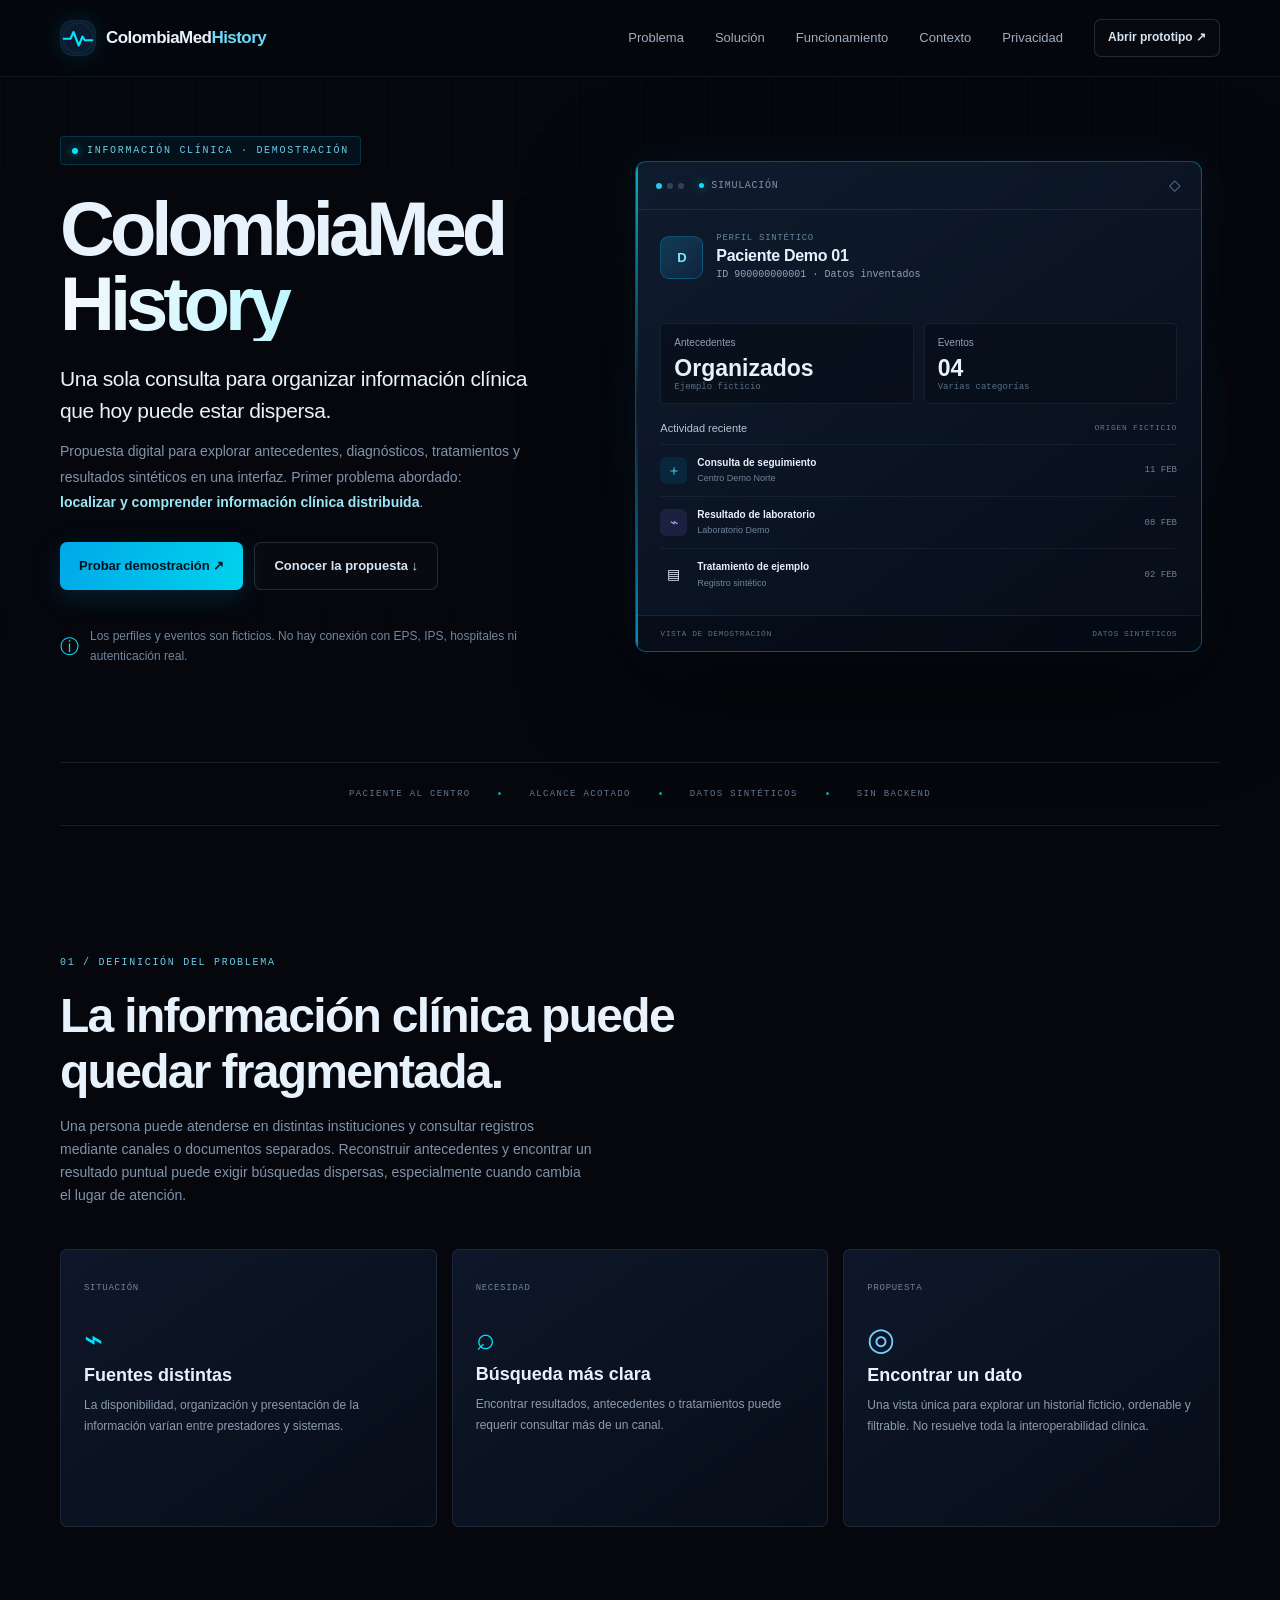
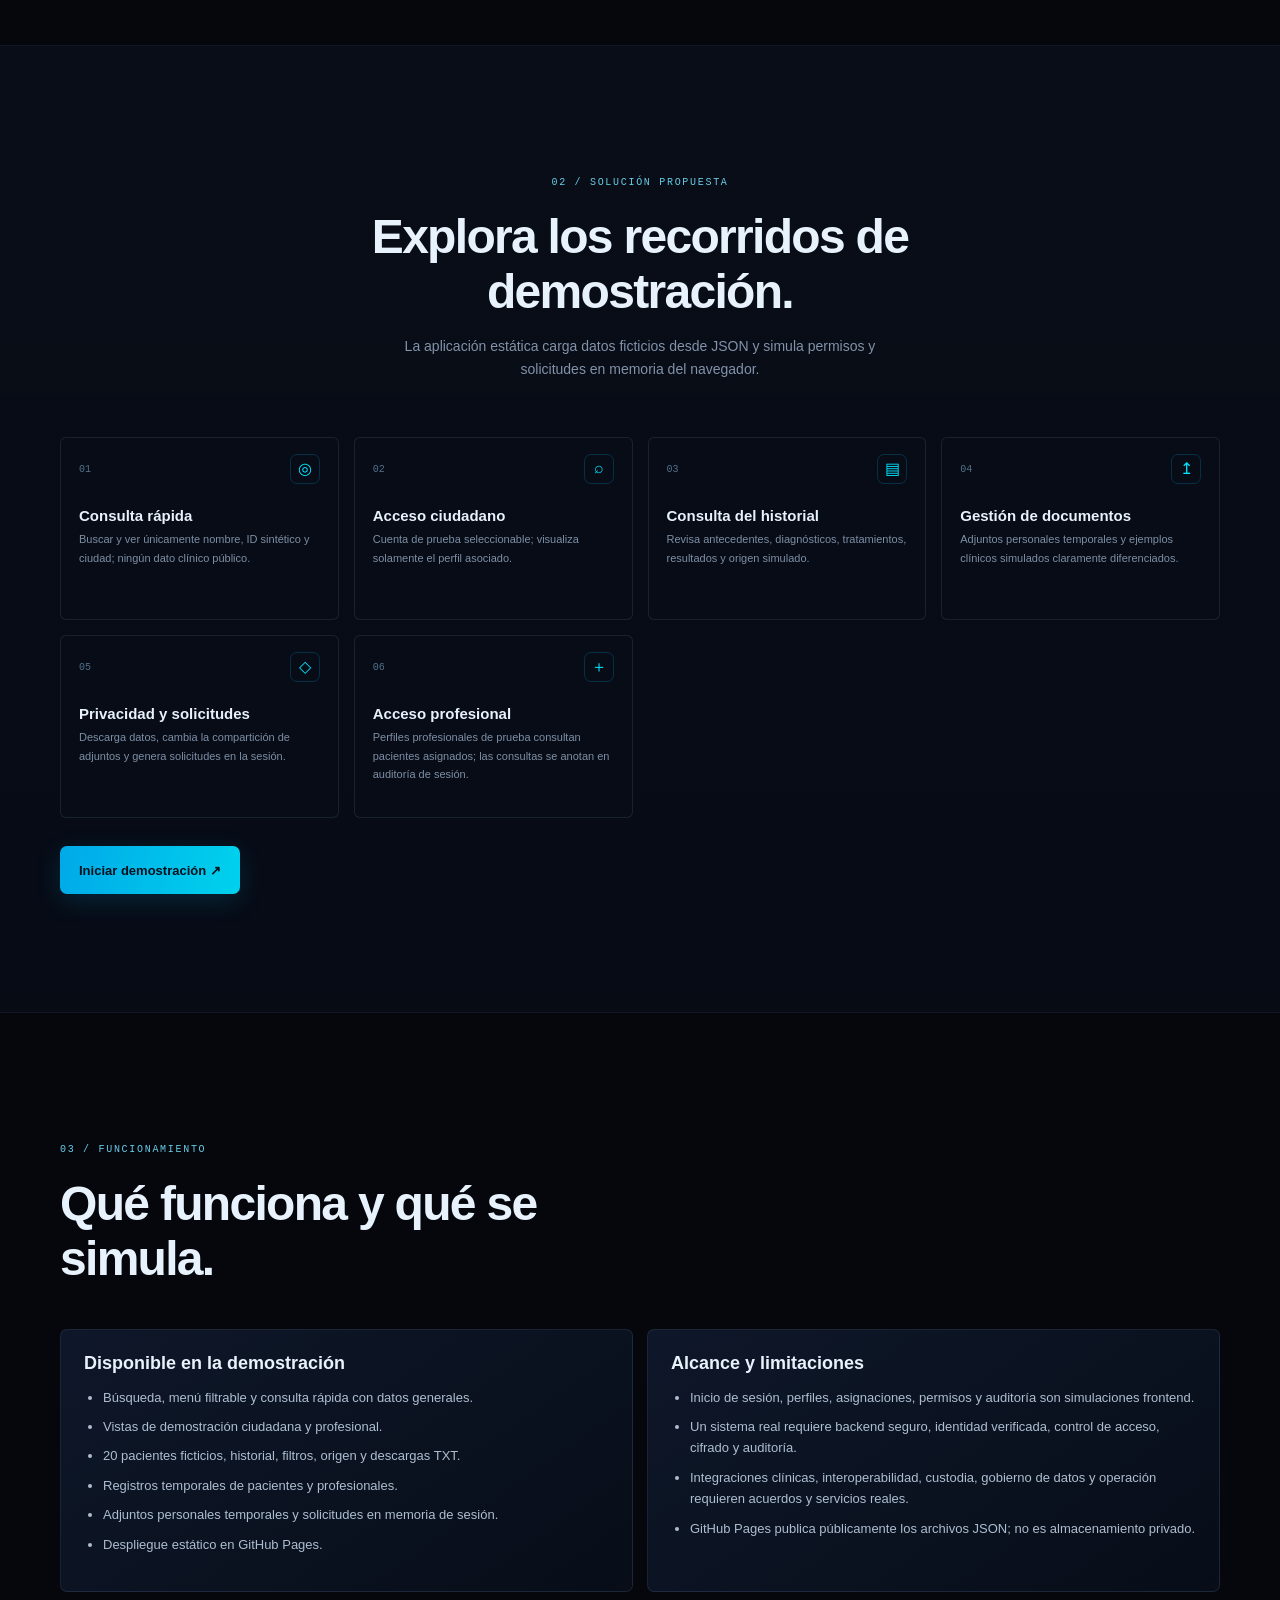
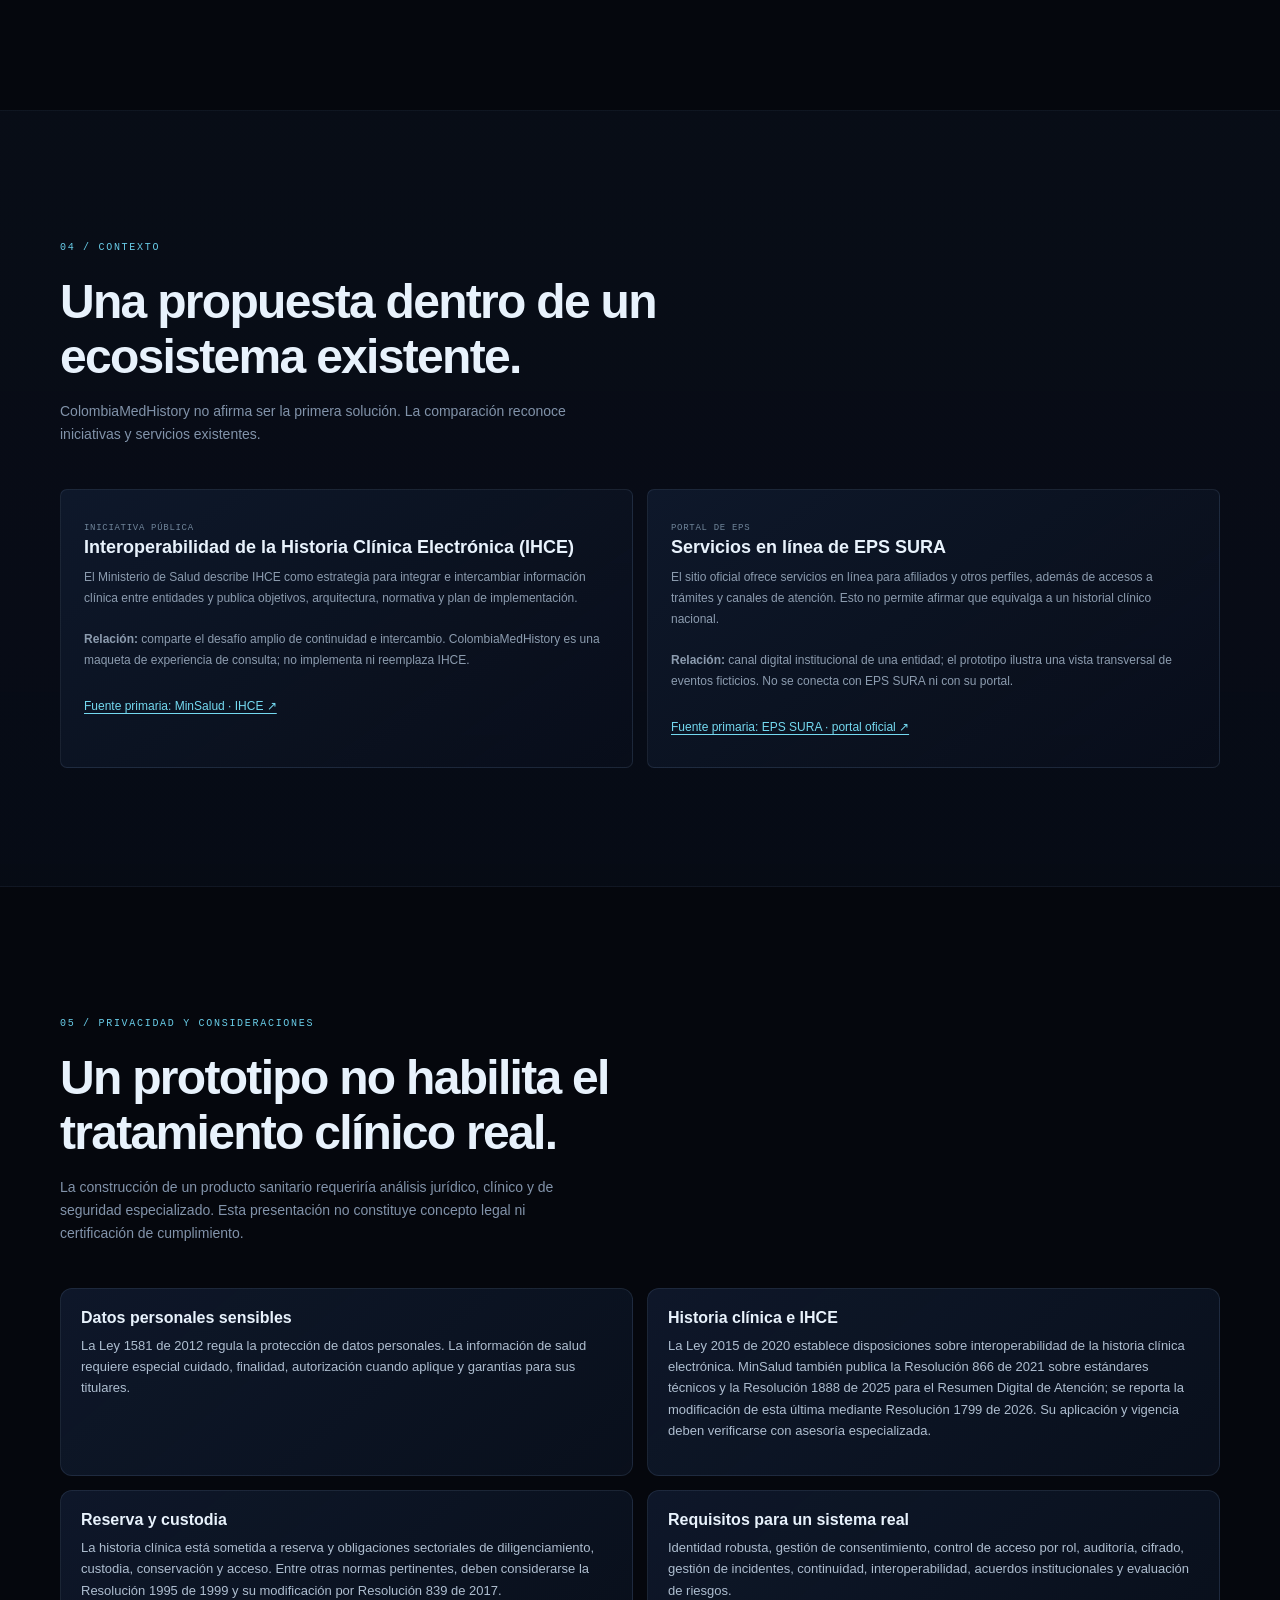
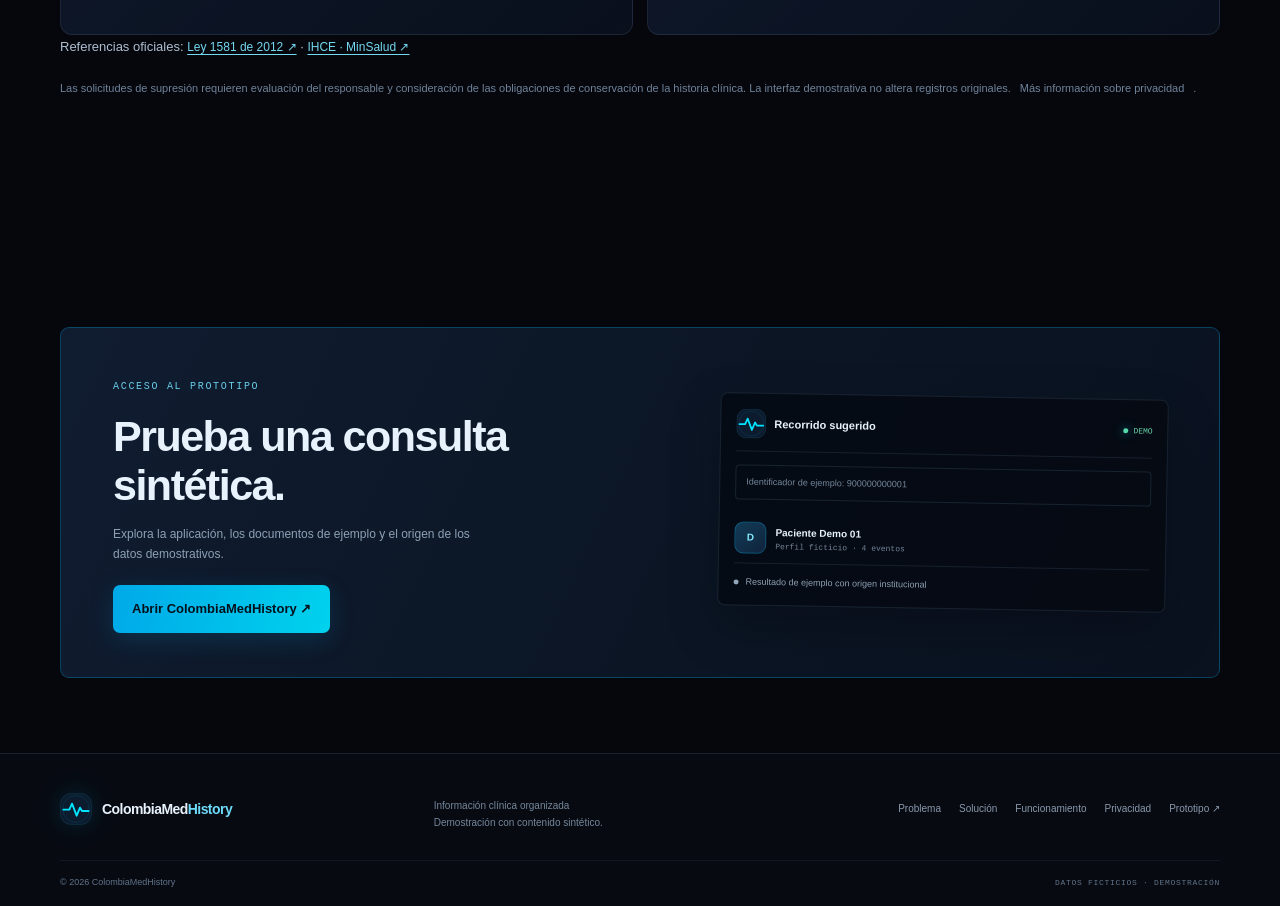
==== colombiamedhistory-presentacion/index.html @ 44b52fed "Eliminando cosas inutiles" ====
<!doctype html>
<html lang="es">
<head>
  <meta charset="utf-8">
  <meta name="viewport" content="width=device-width, initial-scale=1">
  <meta name="theme-color" content="#05070d">
  <meta name="description" content="ColombiaMedHistory: conoce una propuesta para organizar información clínica y explora una demostración con datos sintéticos.">
  <title>ColombiaMedHistory | Información clínica organizada</title>
  <link rel="icon" href="./assets/logo.svg" type="image/svg+xml">
  <link rel="stylesheet" href="./styles.css">
  <link rel="stylesheet" href="./academic.css">
  <script src="./config.js" defer></script>
  <script src="./script.js" defer></script>
</head>
<body>
  <header class="site-header">
    <nav class="nav wrap" aria-label="Navegación principal">
      <a class="brand" href="#inicio"><img src="./assets/logo.svg" alt="" width="36" height="36"><span>ColombiaMed<span class="brand-accent">History</span></span></a>
      <button class="menu-toggle" type="button" aria-expanded="false" aria-controls="nav-links" aria-label="Abrir menú"><span></span><span></span><span></span></button>
      <div class="nav-links" id="nav-links">
        <a href="#problema">Problema</a><a href="#solucion">Solución</a><a href="#alcance">Funcionamiento</a><a href="#comparacion">Contexto</a><a href="#privacidad">Privacidad</a>
        <a class="button button-small button-outline" data-link="demo" href="../index.html">Abrir prototipo ↗</a>
      </div>
    </nav>
  </header>
  <main>
    <section class="hero wrap" id="inicio">
      <div class="hero-copy">
        <span class="eyebrow"><i class="pulse-dot"></i> INFORMACIÓN CLÍNICA · DEMOSTRACIÓN</span>
        <h1>ColombiaMed<span class="gradient-text">History</span></h1>
        <p class="hero-lead">Una sola consulta para organizar información clínica que hoy puede estar dispersa.</p>
        <p class="hero-description">Propuesta digital para explorar antecedentes, diagnósticos, tratamientos y resultados sintéticos en una interfaz. Primer problema abordado: <strong>localizar y comprender información clínica distribuida</strong>.</p>
        <div class="hero-actions"><a class="button button-primary" data-link="demo" href="../index.html">Probar demostración ↗</a><a class="button button-quiet" href="#problema">Conocer la propuesta ↓</a></div>
        <div class="hero-note"><span class="note-icon">ⓘ</span><span>Los perfiles y eventos son ficticios. No hay conexión con EPS, IPS, hospitales ni autenticación real.</span></div>
      </div>
      <div class="clinical-wrap"><div class="clinical-card">
        <div class="clinical-top"><div class="window-dots"><b></b><b></b><b></b></div><span class="demo-label"><i></i> SIMULACIÓN</span><span class="lock-icon">◇</span></div>
        <div class="patient-head"><div class="avatar">D</div><div><span class="micro-label">PERFIL SINTÉTICO</span><h2>Paciente Demo 01</h2><p>ID 900000000001 · Datos inventados</p></div></div>
        <div class="clinical-content"><div class="clinical-grid"><div class="clinical-stat"><span>Antecedentes</span><strong>Organizados</strong><small>Ejemplo ficticio</small></div><div class="clinical-stat"><span>Eventos</span><strong>04</strong><small>Varias categorías</small></div></div><div class="record-title"><span>Actividad reciente</span><span class="record-period">ORIGEN FICTICIO</span></div><div class="record-row"><span class="record-icon cyan">＋</span><span><b>Consulta de seguimiento</b><small>Centro Demo Norte</small></span><time>11 FEB</time></div><div class="record-row"><span class="record-icon violet">⌁</span><span><b>Resultado de laboratorio</b><small>Laboratorio Demo</small></span><time>08 FEB</time></div><div class="record-row"><span class="record-icon blue">▤</span><span><b>Tratamiento de ejemplo</b><small>Registro sintético</small></span><time>02 FEB</time></div></div>
        <div class="clinical-footer"><span>VISTA DE DEMOSTRACIÓN</span><span>DATOS SINTÉTICOS</span></div>
      </div></div>
    </section>
    <section class="trust-strip wrap" aria-label="Enfoque">PACIENTE AL CENTRO <i></i> ALCANCE ACOTADO <i></i> DATOS SINTÉTICOS <i></i> SIN BACKEND</section>

    <section class="section wrap" id="problema"><div class="section-heading"><span class="section-kicker">01 / DEFINICIÓN DEL PROBLEMA</span><h2>La información clínica puede quedar fragmentada.</h2><p>Una persona puede atenderse en distintas instituciones y consultar registros mediante canales o documentos separados. Reconstruir antecedentes y encontrar un resultado puntual puede exigir búsquedas dispersas, especialmente cuando cambia el lugar de atención.</p></div><div class="project-grid"><article class="info-card problem-card"><span class="card-index">SITUACIÓN</span><div class="card-symbol">⌁</div><h3>Fuentes distintas</h3><p>La disponibilidad, organización y presentación de la información varían entre prestadores y sistemas.</p></article><article class="info-card problem-card"><span class="card-index">NECESIDAD</span><div class="card-symbol">⌕</div><h3>Búsqueda más clara</h3><p>Encontrar resultados, antecedentes o tratamientos puede requerir consultar más de un canal.</p></article><article class="info-card proposal-card"><span class="card-index">PROPUESTA</span><div class="card-symbol">◎</div><h3>Encontrar un dato</h3><p>Una vista única para explorar un historial ficticio, ordenable y filtrable. No resuelve toda la interoperabilidad clínica.</p></article></div></section>

    <section class="section steps-section" id="solucion"><div class="wrap"><div class="section-heading centered"><span class="section-kicker">02 / SOLUCIÓN PROPUESTA</span><h2>Explora los recorridos de demostración.</h2><p>La aplicación estática carga datos ficticios desde JSON y simula permisos y solicitudes en memoria del navegador.</p></div><div class="steps-grid"><article class="step-card"><div class="step-top"><span>01</span><span class="step-icon">◎</span></div><h3>Consulta rápida</h3><p>Buscar y ver únicamente nombre, ID sintético y ciudad; ningún dato clínico público.</p></article><article class="step-card"><div class="step-top"><span>02</span><span class="step-icon">⌕</span></div><h3>Acceso ciudadano</h3><p>Cuenta de prueba seleccionable; visualiza solamente el perfil asociado.</p></article><article class="step-card"><div class="step-top"><span>03</span><span class="step-icon">▤</span></div><h3>Consulta del historial</h3><p>Revisa antecedentes, diagnósticos, tratamientos, resultados y origen simulado.</p></article><article class="step-card"><div class="step-top"><span>04</span><span class="step-icon">↥</span></div><h3>Gestión de documentos</h3><p>Adjuntos personales temporales y ejemplos clínicos simulados claramente diferenciados.</p></article><article class="step-card"><div class="step-top"><span>05</span><span class="step-icon">◇</span></div><h3>Privacidad y solicitudes</h3><p>Descarga datos, cambia la compartición de adjuntos y genera solicitudes en la sesión.</p></article><article class="step-card"><div class="step-top"><span>06</span><span class="step-icon">＋</span></div><h3>Acceso profesional</h3><p>Perfiles profesionales de prueba consultan pacientes asignados; las consultas se anotan en auditoría de sesión.</p></article></div><div class="hero-actions academic-actions"><a class="button button-primary" data-link="demo" href="../index.html">Iniciar demostración ↗</a></div></div></section>

    <section class="section wrap" id="alcance"><div class="section-heading"><span class="section-kicker">03 / FUNCIONAMIENTO</span><h2>Qué funciona y qué se simula.</h2></div><div class="comparison-grid"><article class="info-card"><h3>Disponible en la demostración</h3><ul><li>Búsqueda, menú filtrable y consulta rápida con datos generales.</li><li>Vistas de demostración ciudadana y profesional.</li><li>20 pacientes ficticios, historial, filtros, origen y descargas TXT.</li><li>Registros temporales de pacientes y profesionales.</li><li>Adjuntos personales temporales y solicitudes en memoria de sesión.</li><li>Despliegue estático en GitHub Pages.</li></ul></article><article class="info-card"><h3>Alcance y limitaciones</h3><ul><li>Inicio de sesión, perfiles, asignaciones, permisos y auditoría son simulaciones frontend.</li><li>Un sistema real requiere backend seguro, identidad verificada, control de acceso, cifrado y auditoría.</li><li>Integraciones clínicas, interoperabilidad, custodia, gobierno de datos y operación requieren acuerdos y servicios reales.</li><li>GitHub Pages publica públicamente los archivos JSON; no es almacenamiento privado.</li></ul></article></div></section>

    <section class="section steps-section" id="comparacion"><div class="wrap"><div class="section-heading"><span class="section-kicker">04 / CONTEXTO</span><h2>Una propuesta dentro de un ecosistema existente.</h2><p>ColombiaMedHistory no afirma ser la primera solución. La comparación reconoce iniciativas y servicios existentes.</p></div><div class="comparison-grid"><article class="info-card"><span class="card-index">INICIATIVA PÚBLICA</span><h3>Interoperabilidad de la Historia Clínica Electrónica (IHCE)</h3><p>El Ministerio de Salud describe IHCE como estrategia para integrar e intercambiar información clínica entre entidades y publica objetivos, arquitectura, normativa y plan de implementación.</p><p><b>Relación:</b> comparte el desafío amplio de continuidad e intercambio. ColombiaMedHistory es una maqueta de experiencia de consulta; no implementa ni reemplaza IHCE.</p><a class="source-link" href="https://www.minsalud.gov.co/ihce/Paginas/default.aspx" target="_blank" rel="noopener noreferrer">Fuente primaria: MinSalud · IHCE ↗</a></article><article class="info-card"><span class="card-index">PORTAL DE EPS</span><h3>Servicios en línea de EPS SURA</h3><p>El sitio oficial ofrece servicios en línea para afiliados y otros perfiles, además de accesos a trámites y canales de atención. Esto no permite afirmar que equivalga a un historial clínico nacional.</p><p><b>Relación:</b> canal digital institucional de una entidad; el prototipo ilustra una vista transversal de eventos ficticios. No se conecta con EPS SURA ni con su portal.</p><a class="source-link" href="https://www.epssura.com/" target="_blank" rel="noopener noreferrer">Fuente primaria: EPS SURA · portal oficial ↗</a></article></div></div></section>

    <section class="section wrap" id="privacidad"><div class="section-heading"><span class="section-kicker">05 / PRIVACIDAD Y CONSIDERACIONES</span><h2>Un prototipo no habilita el tratamiento clínico real.</h2><p>La construcción de un producto sanitario requeriría análisis jurídico, clínico y de seguridad especializado. Esta presentación no constituye concepto legal ni certificación de cumplimiento.</p></div><div class="legal-grid"><article><h3>Datos personales sensibles</h3><p>La Ley 1581 de 2012 regula la protección de datos personales. La información de salud requiere especial cuidado, finalidad, autorización cuando aplique y garantías para sus titulares.</p></article><article><h3>Historia clínica e IHCE</h3><p>La Ley 2015 de 2020 establece disposiciones sobre interoperabilidad de la historia clínica electrónica. MinSalud también publica la Resolución 866 de 2021 sobre estándares técnicos y la Resolución 1888 de 2025 para el Resumen Digital de Atención; se reporta la modificación de esta última mediante Resolución 1799 de 2026. Su aplicación y vigencia deben verificarse con asesoría especializada.</p></article><article><h3>Reserva y custodia</h3><p>La historia clínica está sometida a reserva y obligaciones sectoriales de diligenciamiento, custodia, conservación y acceso. Entre otras normas pertinentes, deben considerarse la Resolución 1995 de 1999 y su modificación por Resolución 839 de 2017.</p></article><article><h3>Requisitos para un sistema real</h3><p>Identidad robusta, gestión de consentimiento, control de acceso por rol, auditoría, cifrado, gestión de incidentes, continuidad, interoperabilidad, acuerdos institucionales y evaluación de riesgos.</p></article></div><p class="source-line">Referencias oficiales: <a href="https://www.funcionpublica.gov.co/eva/gestornormativo/norma.php?i=49981" target="_blank" rel="noopener noreferrer">Ley 1581 de 2012 ↗</a> · <a href="https://www.minsalud.gov.co/ihce/Paginas/default.aspx" target="_blank" rel="noopener noreferrer">IHCE · MinSalud ↗</a></p><p class="academic-note">Las solicitudes de supresión requieren evaluación del responsable y consideración de las obligaciones de conservación de la historia clínica. La interfaz demostrativa no altera registros originales. <a href="../CAMBIOS_PRIVACIDAD.md">Más información sobre privacidad</a>.</p></section>

    <section class="access-section wrap"><div class="access-card"><div class="access-copy"><span class="section-kicker">ACCESO AL PROTOTIPO</span><h2>Prueba una consulta sintética.</h2><p>Explora la aplicación, los documentos de ejemplo y el origen de los datos demostrativos.</p><a class="button button-primary" data-link="demo" href="../index.html">Abrir ColombiaMedHistory ↗</a></div><div class="access-preview"><div class="preview-head"><img src="./assets/logo.svg" width="30" height="30" alt=""><span>Recorrido sugerido</span><span class="preview-live"><i></i> DEMO</span></div><div class="preview-search">Identificador de ejemplo: 900000000001</div><div class="preview-person"><span class="avatar small-avatar">D</span><span><b>Paciente Demo 01</b><small>Perfil ficticio · 4 eventos</small></span></div><div class="preview-record"><i></i><span>Resultado de ejemplo con origen institucional</span></div></div></div></section>
  </main>
  <footer class="footer"><div class="wrap footer-main"><a class="brand" href="#inicio"><img src="./assets/logo.svg" width="32" height="32" alt=""><span>ColombiaMed<span class="brand-accent">History</span></span></a><p>Información clínica organizada<br>Demostración con contenido sintético.</p><div class="footer-nav"><a href="#problema">Problema</a><a href="#solucion">Solución</a><a href="#alcance">Funcionamiento</a><a href="#privacidad">Privacidad</a><a data-link="demo" href="../index.html">Prototipo ↗</a></div></div><div class="wrap footer-bottom"><span>© 2026 ColombiaMedHistory</span><span class="footer-caption">DATOS FICTICIOS · DEMOSTRACIÓN</span></div></footer>
</body>
</html>
---- colombiamedhistory-presentacion/styles.css ----
:root{color-scheme:dark;--bg:#05070D;--surface:#101A2E;--surface2:#0b1220;--line:rgba(132,164,198,.14);--text:#e8f2fc;--muted:#8293aa;--blue:#00BFFF;--cyan:#00E5FF;--mono:'DM Mono',monospace;--sans:'DM Sans',sans-serif;--display:'Space Grotesk',sans-serif}*{box-sizing:border-box}html{scroll-behavior:smooth;scroll-padding-top:90px}body{margin:0;background:var(--bg);color:var(--text);font-family:var(--sans);font-size:15px;line-height:1.65;overflow-x:hidden}body:before{position:fixed;inset:0;z-index:-1;content:"";pointer-events:none;background-image:linear-gradient(rgba(103,145,186,.035) 1px,transparent 1px),linear-gradient(90deg,rgba(103,145,186,.035) 1px,transparent 1px);background-size:64px 64px;mask-image:linear-gradient(to bottom,#000 0%,transparent 75%)}a{color:inherit;text-decoration:none}button{font:inherit}.wrap{width:min(1160px,calc(100% - 64px));margin-inline:auto}.site-header{position:fixed;inset:0 0 auto;z-index:20;background:rgba(5,7,13,.82);backdrop-filter:blur(18px);border-bottom:1px solid rgba(132,164,198,.09)}.nav{height:76px;display:flex;align-items:center;justify-content:space-between}.brand{display:inline-flex;align-items:center;gap:10px;font:700 17px var(--display);letter-spacing:-.55px;white-space:nowrap}.brand img{filter:drop-shadow(0 0 12px rgba(0,191,255,.15))}.brand-accent{color:#6edafa}.nav-links{display:flex;align-items:center;gap:31px;color:#a1aec0;font-size:13px}.nav-links>a:not(.button):hover,.footer-nav a:hover{color:var(--cyan)}.menu-toggle{display:none;border:1px solid var(--line);background:#0b1220;border-radius:9px;width:42px;height:40px;padding:10px;cursor:pointer}.menu-toggle span{display:block;background:#b2c7dc;height:2px;margin:4px 0;border-radius:3px}.button{display:inline-flex;align-items:center;justify-content:center;gap:10px;min-height:48px;padding:0 19px;border-radius:7px;font-size:13px;font-weight:600;transition:transform .2s ease,border-color .2s ease,background .2s ease,box-shadow .2s ease}.button:hover{transform:translateY(-2px)}.button-primary{background:linear-gradient(105deg,#00a9e8,#00d2ed);color:#03111c;box-shadow:0 7px 27px rgba(0,191,255,.15)}.button-primary:hover{box-shadow:0 9px 32px rgba(0,191,255,.28)}.button-quiet,.button-outline{border:1px solid rgba(129,161,195,.22);background:rgba(255,255,255,.015);color:#d5e5f3}.button-quiet:hover,.button-outline:hover{border-color:rgba(0,229,255,.5);background:rgba(0,191,255,.06)}.button-small{min-height:38px;padding:0 13px;font-size:12px}.hero{min-height:780px;padding-top:143px;padding-bottom:92px;display:grid;grid-template-columns:.92fr 1.08fr;align-items:center;gap:44px;position:relative}.hero-copy{position:relative;z-index:2;margin-top:-10px}.eyebrow,.section-kicker{font:500 10px var(--mono);letter-spacing:1.7px;text-transform:uppercase;color:#69cde8}.eyebrow{display:inline-flex;align-items:center;gap:9px;border:1px solid rgba(0,191,255,.2);background:rgba(0,191,255,.055);padding:8px 11px;border-radius:4px}.pulse-dot,.demo-label i,.clinical-footer i,.status i,.preview-live i{display:inline-block;width:6px;height:6px;border-radius:50%;background:var(--cyan);box-shadow:0 0 10px rgba(0,229,255,.65)}h1,h2,h3,p{margin-top:0}h1{font:700 clamp(52px,6vw,76px)/.99 var(--display);letter-spacing:-5px;margin:26px 0 22px;max-width:590px}.gradient-text{display:block;background:linear-gradient(100deg,#f3f8fc 4%,#c9f7ff 41%,#00bfff 100%);background-clip:text;-webkit-background-clip:text;color:transparent}.hero-lead{font:500 21px/1.5 var(--display);letter-spacing:-.4px;max-width:485px;margin-bottom:13px}.hero-description{font-size:14px;line-height:1.8;color:var(--muted);max-width:460px;margin-bottom:27px}.hero-actions{display:flex;gap:11px;flex-wrap:wrap}.hero-note{display:flex;align-items:center;gap:11px;margin-top:37px;color:#71869e;font-size:11px}.note-icon{color:var(--cyan);font-size:19px}.clinical-wrap{position:relative;z-index:1;padding:18px}.clinical-wrap:before{position:absolute;content:"";inset:10% -7% 5%;background:radial-gradient(ellipse,rgba(0,145,220,.2),rgba(0,90,160,.08) 42%,transparent 70%);filter:blur(22px);z-index:-1}.clinical-card{border:1px solid rgba(0,191,255,.35);background:linear-gradient(145deg,rgba(15,28,47,.98),rgba(7,13,24,.98));border-radius:11px;box-shadow:0 35px 100px rgba(0,0,0,.55),0 0 50px rgba(0,161,255,.08);overflow:hidden;position:relative}.clinical-card:before{content:"";position:absolute;left:0;top:0;bottom:0;width:2px;background:linear-gradient(var(--cyan),transparent 50%,var(--blue));opacity:.75}.clinical-top{height:48px;display:flex;align-items:center;padding:0 20px;border-bottom:1px solid var(--line);gap:15px}.window-dots{display:flex;gap:5px}.window-dots b{width:6px;height:6px;background:#324257;border-radius:50%}.window-dots b:first-child{background:#26cce9}.demo-label,.micro-label,.record-period,.card-index,.card-foot,.feature-number,.team-role,.timeline-date,.filter-bar>span,.tech-item small,.footer-caption{font:10px var(--mono);letter-spacing:.7px}.demo-label{color:#7f91a9;display:flex;align-items:center;gap:7px}.demo-label i{width:5px;height:5px}.lock-icon{margin-left:auto;color:#688198;font-size:15px}.patient-head{padding:23px 24px 20px;display:flex;align-items:center;gap:13px}.avatar{width:43px;height:43px;border-radius:9px;display:grid;place-items:center;background:linear-gradient(140deg,#123b56,#10233c);border:1px solid rgba(0,191,255,.25);color:#80e8fa;font:600 13px var(--display)}.micro-label{color:#64839a;font-size:9px;display:block;margin-bottom:3px}.patient-head h2{font:600 16px var(--display);letter-spacing:-.3px;margin:0}.patient-head p{font:11px var(--mono);color:#7e91a5;margin:4px 0 0}.separator{color:#40566b;padding:0 3px}.patient-status{margin-left:auto;align-self:flex-start;border:1px solid rgba(60,207,154,.22);color:#68d7aa;border-radius:3px;padding:2px 7px;font:9px var(--mono)}.clinical-tabs{display:flex;gap:24px;padding:0 24px;border-bottom:1px solid var(--line)}.clinical-tab{background:none;border:0;color:#788ba1;padding:11px 1px 12px;font-size:11px;cursor:pointer;position:relative}.clinical-tab:hover{color:#d7eaf5}.clinical-tab.active{color:var(--cyan)}.clinical-tab.active:after{content:"";position:absolute;bottom:-1px;left:0;right:0;height:2px;background:var(--cyan);box-shadow:0 0 9px rgba(0,229,255,.35)}.clinical-content{padding:21px 24px 14px;min-height:250px}.clinical-content[hidden]{display:none}.clinical-grid{display:grid;grid-template-columns:1fr 1fr;gap:10px}.clinical-stat{background:rgba(7,14,25,.72);border:1px solid rgba(112,148,178,.13);border-radius:5px;padding:11px 13px;display:flex;flex-direction:column}.clinical-stat span{color:#8da0b5;font-size:10px}.clinical-stat strong{font:600 23px var(--display);margin-top:3px}.clinical-stat small{color:#586e83;font:9px var(--mono)}.clinical-stat strong.stat-ok{font-size:15px;color:#74d9b4;margin:8px 0 5px}.record-title{display:flex;align-items:center;justify-content:space-between;margin:21px 0 7px;font-size:11px;color:#b5c5d4}.record-period{font-size:8px;color:#60798e}.record-row{display:flex;align-items:center;gap:10px;padding:10px 0;border-top:1px solid rgba(112,148,178,.1)}.record-icon{width:27px;height:27px;flex:none;border-radius:6px;display:grid;place-items:center;font-size:14px}.record-icon.cyan{color:#4adcf2;background:rgba(0,191,255,.1)}.record-icon.violet{color:#b8a2ff;background:rgba(147,113,255,.12)}.record-row>span:nth-child(2){display:flex;flex-direction:column;flex:1}.record-row b,.diagnosis-card b,.treatment-card b{font-size:10px;font-weight:600}.record-row small,.diagnosis-card small,.treatment-card small{color:#70849a;font-size:9px}.record-row time{color:#688099;font:9px var(--mono)}.clinical-footer{height:36px;padding:0 24px;background:rgba(2,7,14,.4);border-top:1px solid var(--line);display:flex;align-items:center;justify-content:space-between;color:#597086;font:8px var(--mono);letter-spacing:.5px}.clinical-footer span:first-child{display:flex;align-items:center;gap:7px}.clinical-footer i{width:5px;height:5px}.diagnosis-card{display:flex;align-items:center;gap:10px;border:1px solid rgba(112,148,178,.13);background:rgba(7,14,25,.72);padding:12px;border-radius:5px;margin:9px 0}.diagnosis-mark{font:10px var(--mono);color:#42cce8}.diagnosis-card>div{display:flex;flex-direction:column;flex:1}.diagnosis-tag{border:1px solid rgba(60,207,154,.2);color:#68d7aa;border-radius:3px;font:8px var(--mono);padding:3px 5px}.muted-tag{color:#91a4b6;border-color:rgba(112,148,178,.2)}.demo-disclaimer{font-size:9px;color:#647b90;margin:13px 0 0}.treatment-card{padding:13px;border:1px solid rgba(112,148,178,.13);background:rgba(7,14,25,.72);border-radius:5px;margin:10px 0}.treatment-top{display:flex;justify-content:space-between;align-items:center;margin-bottom:8px}.treatment-state{color:#70d9bc;font:8px var(--mono)}.treatment-card p{font-size:9px;color:#8293aa;margin:3px 0 9px}.treatment-progress{height:3px;background:#19283a;border-radius:3px;margin:10px 0 5px}.treatment-progress i{display:block;width:70%;height:100%;background:linear-gradient(90deg,var(--blue),var(--cyan));border-radius:3px}.compact-treatment{display:flex;align-items:center;gap:9px}.compact-treatment>span:last-child{display:flex;flex-direction:column}.hero-orbit{position:absolute;z-index:-1;border:1px solid rgba(0,191,255,.045);border-radius:50%;pointer-events:none}.orbit-one{width:700px;height:700px;right:-350px;top:60px}.orbit-two{width:900px;height:900px;right:-450px;top:-40px}.trust-strip{display:flex;justify-content:center;align-items:center;gap:28px;border-top:1px solid var(--line);border-bottom:1px solid var(--line);height:64px;color:#64788e;font:9px var(--mono);letter-spacing:1.35px}.trust-strip i{width:3px;height:3px;border-radius:50%;background:var(--cyan);opacity:.7}.section{padding-top:122px;padding-bottom:118px}.section-heading{max-width:625px;margin-bottom:42px}.section-heading h2,.tech-layout h2,.contact-section h2{font:600 clamp(32px,4vw,48px)/1.15 var(--display);letter-spacing:-1.7px;margin:16px 0}.section-heading>p,.tech-layout>div>p{color:var(--muted);font-size:14px;max-width:535px;margin-bottom:0}.muted-heading{color:#708197}.project-grid{display:grid;grid-template-columns:repeat(3,1fr);gap:15px}.info-card{min-height:278px;padding:23px;background:linear-gradient(145deg,rgba(16,26,46,.88),rgba(9,15,27,.8));border:1px solid var(--line);border-radius:7px;position:relative;overflow:hidden;transition:border-color .2s ease,transform .2s ease}.info-card:hover,.feature-card:hover{border-color:rgba(0,191,255,.3);transform:translateY(-3px)}.card-index{color:#70859a;font-size:9px}.card-symbol{font:32px var(--display);color:var(--cyan);margin:22px 0 7px}.proposal-card .card-symbol{color:#71cfff}.purpose-card .card-symbol{color:#a8a0ff}.info-card h3{font:600 18px var(--display);margin-bottom:9px}.info-card p{font-size:12px;color:#8c9caf;line-height:1.75;margin-bottom:20px}.card-line{width:30px;height:1px;background:var(--cyan);opacity:.65;margin-bottom:12px}.card-foot{font-size:8px;color:#526a82;letter-spacing:1px}.academic-note{margin:19px 0 0;color:#70839a;font-size:11px;display:flex;gap:9px;align-items:center}.academic-note span{color:var(--cyan)}.steps-section,.timeline-section{background:linear-gradient(180deg,rgba(11,18,32,.55),rgba(9,15,27,.62));border-top:1px solid rgba(132,164,198,.07);border-bottom:1px solid rgba(132,164,198,.07)}.centered{text-align:center;margin-left:auto;margin-right:auto}.centered>p{margin:0 auto}.steps-grid{display:grid;grid-template-columns:repeat(4,1fr);gap:15px;position:relative;margin-top:56px}.step-card{min-height:183px;border:1px solid var(--line);background:rgba(8,14,25,.75);border-radius:6px;padding:16px 18px;position:relative;z-index:1}.step-top{display:flex;align-items:center;justify-content:space-between;color:#52718a;font:10px var(--mono)}.step-icon{display:grid;place-items:center;width:30px;height:30px;border:1px solid rgba(0,191,255,.2);border-radius:7px;color:var(--cyan);font-size:16px}.step-card h3{font:600 15px var(--display);margin:23px 0 6px}.step-card p{font-size:11px;line-height:1.65;color:#7d8fa5;margin:0}.flow-line{height:1px;background:linear-gradient(90deg,transparent,rgba(0,191,255,.25),transparent);margin-top:-93px;margin-bottom:92px;position:relative}.flow-line i{position:absolute;width:5px;height:5px;background:var(--cyan);border-radius:50%;left:45%;top:-2px;box-shadow:0 0 9px var(--cyan)}.features-heading{display:flex;justify-content:space-between;align-items:flex-end;max-width:none;gap:28px}.features-heading h2{margin-bottom:0}.features-heading>p{max-width:350px;margin-bottom:5px}.filter-bar{display:flex;align-items:center;gap:8px;border-bottom:1px solid var(--line);padding-bottom:15px;margin-bottom:17px}.filter-bar>span{color:#61768d;margin-right:8px}.filter-button{border:1px solid transparent;border-radius:4px;padding:7px 10px;background:transparent;color:#7f91a6;font-size:11px;cursor:pointer;transition:all .2s ease}.filter-button b{font:9px var(--mono);color:#61788f;margin-left:6px}.filter-button:hover,.filter-button.active{color:#c9edf5;border-color:rgba(0,191,255,.2);background:rgba(0,191,255,.055)}.filter-button.active b{color:var(--cyan)}.feature-grid{display:grid;grid-template-columns:repeat(3,1fr);gap:12px}.feature-card{min-height:214px;padding:18px 19px;border:1px solid var(--line);background:linear-gradient(150deg,rgba(16,26,46,.77),rgba(8,14,25,.75));border-radius:6px;transition:border-color .2s ease,transform .2s ease;animation:card-in .25s ease both}.feature-card[hidden]{display:none}@keyframes card-in{from{opacity:.5;transform:translateY(5px)}to{opacity:1;transform:translateY(0)}}.feature-number{color:#566d84;font-size:8px}.feature-icon{display:grid;place-items:center;width:35px;height:35px;margin:13px 0 10px;border:1px solid rgba(0,191,255,.17);border-radius:7px;color:#56d4ee;background:rgba(0,191,255,.05);font:18px var(--display)}.feature-card h3{font:600 15px var(--display);margin-bottom:5px}.feature-card p{font-size:11px;color:#8596a9;line-height:1.6;min-height:35px;margin-bottom:12px}.status{display:inline-flex;align-items:center;gap:6px;font:9px var(--mono)}.status i{width:5px;height:5px}.status-live{color:#68d7aa}.status-live i{background:#58d8a8;box-shadow:0 0 8px rgba(88,216,168,.4)}.status-plan{color:#99a8bd}.status-plan i{background:#71839b;box-shadow:none}.filter-empty{padding:25px;text-align:center;color:var(--muted)}.tech-section{padding:88px 0;background:#090f1a;border-block:1px solid rgba(132,164,198,.08)}.tech-layout{display:grid;grid-template-columns:1fr .78fr;gap:90px;align-items:center}.tech-layout h2{margin-top:16px}.tech-layout>div>p{max-width:400px}.tech-stack{border-top:1px solid var(--line)}.tech-item{min-height:67px;display:flex;align-items:center;gap:13px;border-bottom:1px solid var(--line)}.tech-mark{width:33px;height:33px;display:grid;place-items:center;border-radius:6px;background:rgba(0,191,255,.08);color:#62dff5;font:600 15px var(--display)}.css-mark{color:#8ea9ff}.js-mark{font:10px var(--mono);color:#d6cb72}.data-mark{font:12px var(--mono);color:#c6a4ff}.tech-item>span:nth-child(2){display:flex;flex-direction:column;flex:1}.tech-item b{font:600 12px var(--display)}.tech-item small{color:#73859b;font-size:9px;letter-spacing:.2px}.tech-arrow{color:#66839b}.team-grid{display:grid;grid-template-columns:repeat(3,1fr);gap:13px}.team-card{display:flex;align-items:center;gap:12px;padding:17px 15px;border:1px solid var(--line);border-radius:6px;background:rgba(12,20,34,.7);position:relative}.team-avatar{flex:none;width:42px;height:42px;border-radius:50%;display:grid;place-items:center;background:linear-gradient(145deg,#163953,#102538);border:1px solid rgba(0,191,255,.2);color:#79dcee;font:600 12px var(--display)}.alt-avatar{background:linear-gradient(145deg,#27254a,#191b36);color:#c3b6ff;border-color:rgba(164,142,255,.2)}.third-avatar{background:linear-gradient(145deg,#173a3c,#102a31);color:#81dfc1;border-color:rgba(92,216,172,.2)}.team-role{font-size:8px;color:#657b91;letter-spacing:.5px}.team-card h3{font:600 13px var(--display);margin:3px 0}.team-card p{font-size:9px;color:#71849a;margin:0}.example-tag{color:#6f8da1;border-left:1px solid #34475b;padding-left:6px;margin-left:4px}.team-spark{position:absolute;right:15px;top:13px;color:#3a647d;font-size:13px}.timeline{display:grid;grid-template-columns:repeat(4,1fr);position:relative;margin-top:55px}.timeline:before{content:"";position:absolute;left:5px;right:20px;top:6px;height:1px;background:linear-gradient(90deg,rgba(0,191,255,.5),rgba(0,191,255,.1))}.timeline-item{padding:27px 20px 0 0;position:relative}.timeline-dot{position:absolute;top:0;left:0;width:12px;height:12px;border-radius:50%;background:#0b1725;border:2px solid var(--cyan);box-shadow:0 0 12px rgba(0,191,255,.25)}.timeline-date{font-size:8px;color:#60cde5}.timeline-item h3{font:600 14px var(--display);margin:11px 0 5px}.timeline-item p{font-size:10px;color:#8192a6;max-width:215px;margin:0}.future-item .timeline-dot{border-color:#536b80;box-shadow:none}.future-item .timeline-date{color:#708197}.access-section{padding-top:112px;padding-bottom:75px}.access-card{position:relative;overflow:hidden;display:grid;grid-template-columns:1fr .8fr;gap:45px;align-items:center;padding:44px 52px;border:1px solid rgba(0,191,255,.27);border-radius:9px;background:linear-gradient(115deg,#101c30 0%,#0b1524 58%,#0a1220 100%)}.access-glow{position:absolute;width:370px;height:370px;right:9%;top:50%;transform:translateY(-50%);border-radius:50%;background:rgba(0,159,218,.12);filter:blur(80px);pointer-events:none}.access-copy,.access-preview{position:relative;z-index:1}.access-copy h2{font:600 clamp(32px,4vw,43px)/1.15 var(--display);letter-spacing:-1.5px;margin:15px 0}.access-copy p{font-size:12px;color:#8da0b5;max-width:370px;margin-bottom:20px}.access-preview{padding:15px;background:rgba(4,9,17,.76);border:1px solid rgba(112,148,178,.17);border-radius:7px;box-shadow:0 20px 50px rgba(0,0,0,.25);transform:rotate(1deg)}.preview-head{display:flex;align-items:center;gap:8px;font:600 11px var(--display);padding-bottom:12px;border-bottom:1px solid var(--line)}.preview-live{margin-left:auto;color:#69d6aa;font:8px var(--mono);display:flex;align-items:center;gap:5px}.preview-live i{background:#56d8a8;width:5px;height:5px}.preview-search{margin:13px 0;padding:9px 10px;border:1px solid rgba(112,148,178,.18);border-radius:4px;color:#73869b;font-size:9px}.preview-search>span{color:var(--cyan);font-size:15px;vertical-align:middle;margin-right:5px}.preview-search kbd{float:right;color:#718198;border:1px solid #29394d;border-radius:3px;padding:0 4px;font-size:8px}.preview-person{display:flex;align-items:center;gap:9px;padding:9px 0}.small-avatar{width:32px;height:32px;font-size:10px}.preview-person>span:nth-child(2){display:flex;flex-direction:column;flex:1}.preview-person b{font-size:10px}.preview-person small{font:8px var(--mono);color:#74869a}.preview-arrow{color:var(--cyan);font-size:12px}.preview-record{border-top:1px solid var(--line);padding-top:11px;display:flex;align-items:center;gap:7px;color:#8ea0b3;font-size:9px}.preview-record i{width:5px;height:5px;border-radius:50%;background:#91a7ba}.contact-section{display:flex;align-items:center;justify-content:space-between;gap:40px;padding:36px 0 75px;border-top:1px solid var(--line)}.contact-section h2{font-size:25px;margin:9px 0 0;letter-spacing:-.6px}.contact-action p{font-size:11px;color:#8293a8;margin:0 0 5px}.contact-action>a{font:12px var(--mono);color:#76d9ed}.contact-action>a span{margin-left:5px}.footer{border-top:1px solid var(--line);background:#070a11}.footer-main{display:grid;grid-template-columns:1fr 1fr 1.2fr;gap:30px;padding-top:33px;padding-bottom:29px}.footer .brand{font-size:14px}.footer-main>p{font-size:10px;color:#75879b;margin:10px 0 0;line-height:1.7}.footer-nav{display:flex;justify-content:flex-end;align-items:center;gap:18px;color:#8999ac;font-size:10px}.footer-bottom{display:flex;justify-content:space-between;align-items:center;border-top:1px solid rgba(132,164,198,.09);padding-top:14px;padding-bottom:16px;color:#61748a;font-size:9px}.footer-caption{font-size:8px;display:flex;align-items:center;gap:8px}.footer-caption i{width:4px;height:4px;background:var(--cyan);border-radius:50%}

@media(min-width:1450px){.hero{min-height:840px}}@media(max-width:1000px){.wrap{width:min(100% - 48px,850px)}.nav-links{gap:17px}.nav-links>a{font-size:12px}.hero{grid-template-columns:.9fr 1.1fr;gap:16px;min-height:720px}.clinical-wrap{padding:6px}.hero h1{font-size:61px;letter-spacing:-4px}.hero-lead{font-size:18px}.clinical-tabs{gap:17px}.project-grid{gap:10px}.info-card{padding:18px;min-height:300px}.tech-layout{gap:48px}.team-card{padding:14px 10px}.team-card h3{font-size:11px}.team-card p{font-size:8px}.access-card{padding:38px;gap:27px}}
@media(max-width:760px){html{scroll-padding-top:73px}.wrap{width:calc(100% - 40px)}.nav{height:68px}.menu-toggle{display:block}.nav-links{display:none;position:absolute;top:68px;left:0;right:0;padding:14px 20px 19px;background:rgba(7,11,20,.98);border-bottom:1px solid var(--line);flex-direction:column;align-items:stretch;gap:0}.nav-links.open{display:flex}.nav-links>a:not(.button){padding:12px 4px;border-bottom:1px solid rgba(132,164,198,.08)}.nav-links .button{margin-top:13px}.hero{padding-top:116px;padding-bottom:58px;grid-template-columns:1fr;gap:31px;min-height:auto}.hero-copy{margin:0}.hero h1{font-size:clamp(54px,12vw,72px);margin:22px 0 17px}.hero-lead{font-size:20px;max-width:530px}.hero-description{font-size:13px}.hero-note{margin-top:24px}.clinical-wrap{width:min(100%,560px);margin-inline:auto;padding:7px}.trust-strip{height:57px;gap:13px;font-size:7px;letter-spacing:.8px}.section{padding-top:83px;padding-bottom:82px}.section-heading{margin-bottom:30px}.section-heading h2,.tech-layout h2{font-size:37px}.project-grid{grid-template-columns:1fr;gap:10px}.info-card{min-height:auto;padding:19px}.card-symbol{margin:12px 0 2px}.info-card p{margin-bottom:14px}.steps-section{padding-top:78px;padding-bottom:67px}.steps-grid{grid-template-columns:1fr 1fr;margin-top:36px}.step-card{min-height:160px;padding:14px}.step-card h3{margin-top:17px}.flow-line{display:none}.features-heading{display:block}.features-heading>p{margin-top:12px}.feature-grid{grid-template-columns:1fr 1fr}.feature-card{min-height:205px;padding:15px}.feature-card p{min-height:50px}.tech-section{padding:70px 0}.tech-layout{grid-template-columns:1fr;gap:30px}.tech-layout h2{font-size:35px}.team-grid{grid-template-columns:1fr}.team-card{padding:14px}.team-card h3{font-size:13px}.team-card p{font-size:9px}.timeline{grid-template-columns:1fr 1fr;row-gap:30px;margin-top:38px}.timeline:before{display:none}.timeline-item{padding:23px 14px 0 0}.timeline-item:nth-child(odd):after{content:"";position:absolute;top:5px;left:12px;right:-14px;height:1px;background:rgba(0,191,255,.18)}.timeline-item p{max-width:250px}.access-section{padding-top:72px;padding-bottom:54px}.access-card{grid-template-columns:1fr;padding:31px 24px;gap:25px}.access-copy h2{font-size:37px}.access-preview{transform:none;max-width:440px;width:100%;margin-inline:auto}.contact-section{align-items:flex-start;flex-direction:column;gap:16px;padding:28px 0 50px}.contact-section h2{font-size:23px}.footer-main{grid-template-columns:1fr 1fr;gap:20px}.footer-main>p{grid-column:1}.footer-nav{grid-column:1/-1;justify-content:flex-start;flex-wrap:wrap;gap:17px}.footer-bottom{align-items:flex-start;gap:11px;flex-direction:column}}
@media(max-width:430px){.wrap{width:calc(100% - 32px)}.hero{padding-top:105px}.hero h1{font-size:53px;letter-spacing:-3.8px}.hero-lead{font-size:18px}.hero-actions{align-items:stretch;flex-direction:column}.hero-actions .button{width:100%}.clinical-top{padding:0 13px}.patient-head{padding:17px 14px}.patient-head p{font-size:9px}.clinical-tabs{padding:0 14px;gap:15px}.clinical-tab{font-size:10px}.clinical-content{padding:15px 14px 12px;min-height:245px}.clinical-footer{padding:0 14px}.trust-strip{gap:8px;font-size:6px}.trust-strip i{width:2px;height:2px}.section-heading h2,.tech-layout h2{font-size:32px}.steps-grid{gap:8px}.step-card{min-height:173px;padding:12px}.step-card h3{font-size:13px}.step-card p{font-size:10px}.filter-bar{gap:2px;flex-wrap:wrap}.filter-bar>span{width:100%;margin-bottom:3px}.filter-button{font-size:10px;padding:6px}.feature-grid{grid-template-columns:1fr}.feature-card{min-height:unset}.feature-card p{min-height:unset}.timeline{grid-template-columns:1fr 1fr;column-gap:12px}.timeline-date{font-size:7px}.timeline-item h3{font-size:12px}.timeline-item p{font-size:9px}.team-card{gap:10px}.example-tag{font-size:8px}.footer-nav{gap:12px}.footer-nav a{font-size:9px}}
@media(prefers-reduced-motion:reduce){*,*:before,*:after{scroll-behavior:auto!important;animation-duration:.01ms!important;animation-iteration-count:1!important;transition-duration:.01ms!important}}
:root{--pointer-x:50vw;--pointer-y:30vh}.academic-light{position:fixed;inset:0;z-index:-1;pointer-events:none;opacity:0;background:radial-gradient(440px circle at var(--pointer-x) var(--pointer-y),rgba(0,191,255,.09),transparent 72%);transition:opacity .35s ease}.academic-light.visible{opacity:1}.academic-glow{position:relative;isolation:isolate}.academic-glow:after{position:absolute;inset:0;z-index:-1;content:"";pointer-events:none;border-radius:inherit;opacity:0;background:radial-gradient(350px circle at var(--local-x,50%) var(--local-y,50%),rgba(0,191,255,.13),transparent 72%);transition:opacity .3s ease}.academic-glow:hover:after{opacity:1}.info-card,.step-card,.feature-card,.clinical-card,.legal-grid article,.deliverable-card{transition:border-color .25s ease,box-shadow .25s ease}.info-card:hover,.step-card:hover,.feature-card:hover,.clinical-card:hover,.legal-grid article:hover,.deliverable-card:hover{border-color:rgba(0,229,255,.35);box-shadow:0 0 23px rgba(0,191,255,.08)}button:focus-visible,a:focus-visible{outline:2px solid var(--cyan);outline-offset:3px}@media(prefers-reduced-motion:reduce){.academic-light,.academic-glow:after{display:none}.info-card,.step-card,.feature-card,.clinical-card{transition:none}}
---- colombiamedhistory-presentacion/academic.css ----
.hero{min-height:740px}.hero-description strong{color:#9ae7f5}.academic-actions{margin-top:28px;flex-wrap:wrap}.comparison-grid,.legal-grid{display:grid;grid-template-columns:repeat(2,minmax(0,1fr));gap:14px}.comparison-grid .info-card,.legal-grid article{min-height:auto}.info-card ul,.info-card ol{padding-left:19px;color:#aebed0;font-size:13px}.info-card li{margin:8px 0}.source-link,.source-line a,.academic-team a{color:#74d9f0;font-size:12px;text-decoration:underline;text-underline-offset:3px}.source-link{display:inline-block;margin:6px 0}.legal-grid article{padding:20px;border:1px solid rgba(132,164,198,.14);border-radius:12px;background:linear-gradient(140deg,rgba(16,26,46,.88),rgba(11,18,32,.8))}.legal-grid h3{margin:0 0 8px;font:600 16px var(--display)}.legal-grid p,.source-line{color:#aebed0;font-size:13px}.source-line{line-height:1.9}.deliverable-card{display:flex;align-items:center;justify-content:space-between;gap:25px;padding:23px;border:1px solid rgba(0,191,255,.26);border-radius:13px;background:linear-gradient(120deg,rgba(13,27,47,.96),rgba(10,18,32,.85))}.deliverable-card h3{font:600 19px var(--display);margin:8px 0}.deliverable-card p{max-width:670px;color:#aebed0;font-size:13px;margin:0}.deliverable-card .button{flex-shrink:0}.academic-note code,.deliverable-card code{color:#a7e3fa}.video-placeholder{margin-top:15px;min-height:175px;display:flex;align-items:center;justify-content:center;gap:18px;padding:26px;border:1px dashed #3c5874;border-radius:12px;background:#081321}.video-placeholder p{color:#9bacbf;font-size:12px;margin:4px 0}.video-placeholder iframe{width:100%;aspect-ratio:16/9;border:0;border-radius:10px}.video-symbol{display:grid;place-items:center;width:48px;height:48px;flex:0 0 auto;border-radius:50%;background:#14314a;color:#6bd9ee;font-size:19px}.table-scroll{overflow:auto}table{border-collapse:collapse;width:100%;min-width:450px;color:#bbcbda;font-size:11px}th,td{text-align:left;padding:9px 7px;border-bottom:1px solid rgba(132,164,198,.14)}th{color:#71dbef;font-weight:600}.academic-team .team-card{min-height:155px}.academic-team .team-card p{font-size:11px}.academic-team .team-card a{display:inline-block;margin-top:4px}.academic-team .team-role{line-height:1.5}.academic-actions .button-outline{border:1px solid rgba(132,164,198,.24)}.hero-note{max-width:570px}.hero-note span:last-child{font-size:12px}.clinical-card{transform:none}.clinical-card h2{margin:4px 0}.clinical-card .patient-head p{margin:2px 0;color:#91a3b8;font-size:10px}.clinical-card .record-title{margin-top:15px}.clinical-card .clinical-content{min-height:auto}.clinical-card .record-row{padding:10px 0}.steps-section code{color:#a7e3fa}
@media(max-width:760px){.hero{min-height:auto}.comparison-grid,.legal-grid{grid-template-columns:1fr}.deliverable-card{align-items:flex-start;flex-direction:column}.deliverable-card .button{width:100%}.video-placeholder{min-height:145px}.academic-team .team-card{min-height:auto}}
@media(prefers-reduced-motion:reduce){html{scroll-behavior:auto}.clinical-card,.hero-orbit{animation:none!important}}
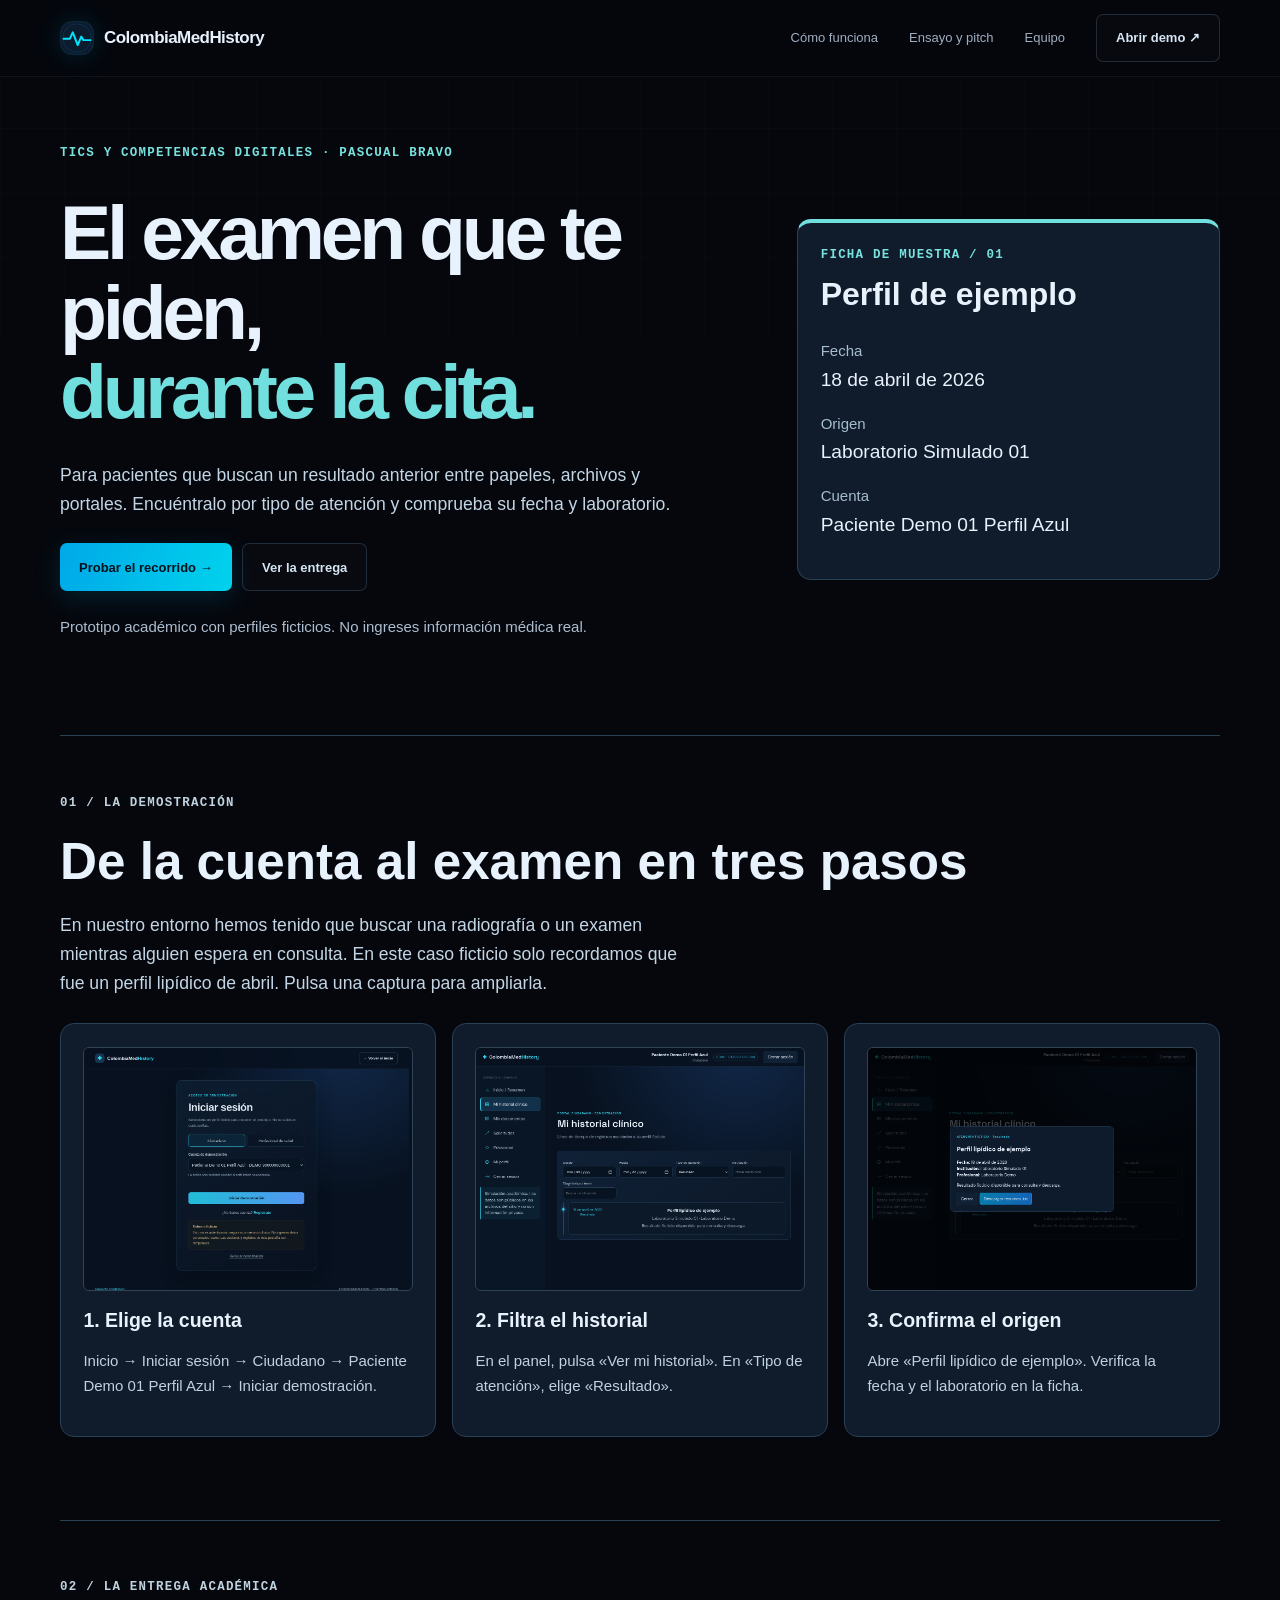
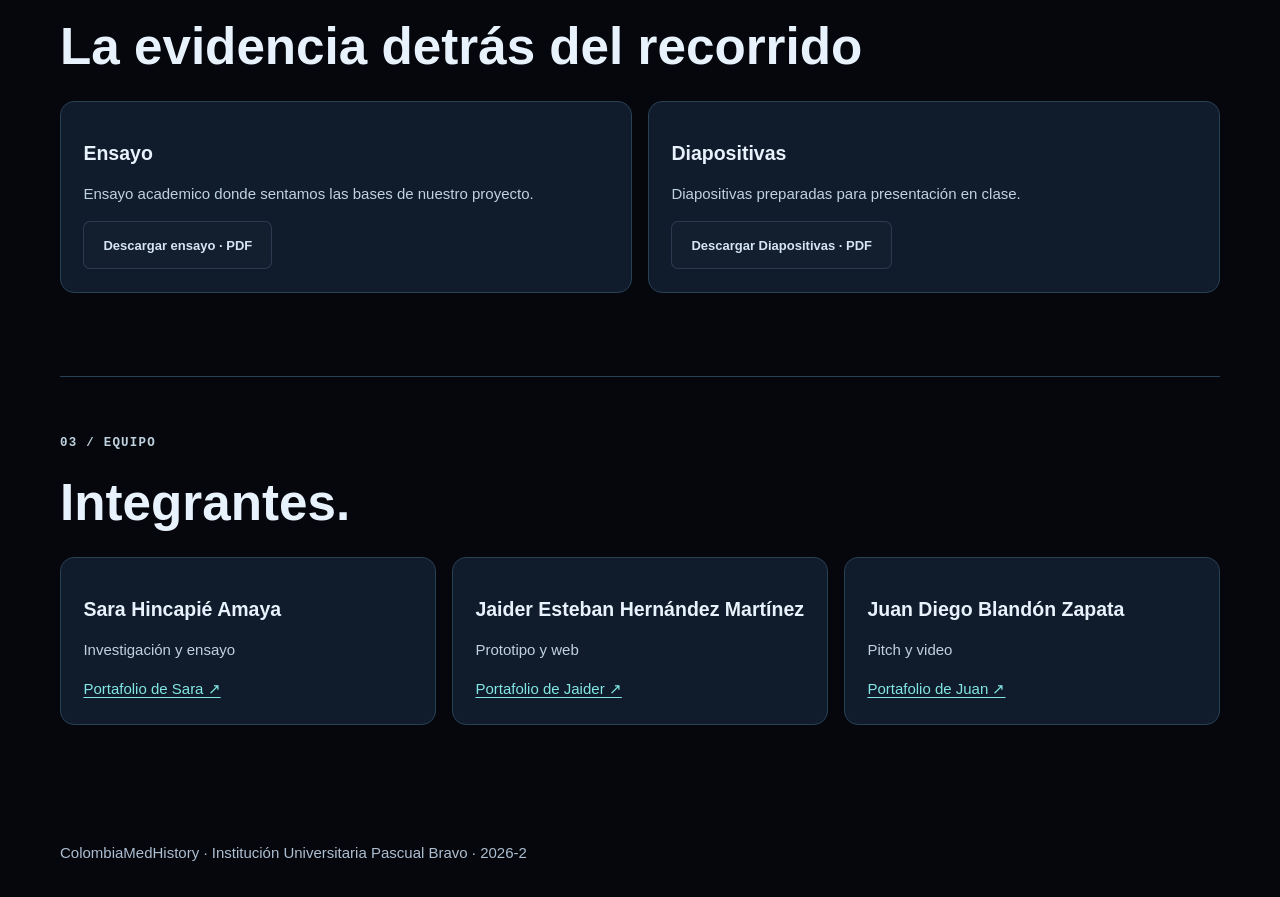
==== commit e316fc32: "Agregar enlaces y documentos." ====
--- a/colombiamedhistory-presentacion/index.html
+++ b/colombiamedhistory-presentacion/index.html
@@ -1,59 +1,40 @@
 <!doctype html>
-<html lang="es">
+<html lang="es-CO">
 <head>
-  <meta charset="utf-8">
-  <meta name="viewport" content="width=device-width, initial-scale=1">
-  <meta name="theme-color" content="#05070d">
-  <meta name="description" content="ColombiaMedHistory: conoce una propuesta para organizar información clínica y explora una demostración con datos sintéticos.">
-  <title>ColombiaMedHistory | Información clínica organizada</title>
-  <link rel="icon" href="./assets/logo.svg" type="image/svg+xml">
-  <link rel="stylesheet" href="./styles.css">
-  <link rel="stylesheet" href="./academic.css">
-  <script src="./config.js" defer></script>
-  <script src="./script.js" defer></script>
+  <meta charset="utf-8"><meta name="viewport" content="width=device-width, initial-scale=1">
+  <meta name="description" content="Una demostración para pacientes que necesitan encontrar un examen anterior durante la cita. Explora el prototipo, el ensayo y la sustentación.">
+  <title>ColombiaMedHistory | Encuentra el examen de la cita</title>
+  <link rel="icon" href="./assets/logo.svg"><link rel="stylesheet" href="./styles.css"><link rel="stylesheet" href="./entrega.css">
+  <script src="./config.js" defer></script><script src="./script.js" defer></script>
 </head>
 <body>
-  <header class="site-header">
-    <nav class="nav wrap" aria-label="Navegación principal">
-      <a class="brand" href="#inicio"><img src="./assets/logo.svg" alt="" width="36" height="36"><span>ColombiaMed<span class="brand-accent">History</span></span></a>
-      <button class="menu-toggle" type="button" aria-expanded="false" aria-controls="nav-links" aria-label="Abrir menú"><span></span><span></span><span></span></button>
-      <div class="nav-links" id="nav-links">
-        <a href="#problema">Problema</a><a href="#solucion">Solución</a><a href="#alcance">Funcionamiento</a><a href="#comparacion">Contexto</a><a href="#privacidad">Privacidad</a>
-        <a class="button button-small button-outline" data-link="demo" href="../index.html">Abrir prototipo ↗</a>
-      </div>
-    </nav>
-  </header>
-  <main>
-    <section class="hero wrap" id="inicio">
-      <div class="hero-copy">
-        <span class="eyebrow"><i class="pulse-dot"></i> INFORMACIÓN CLÍNICA · DEMOSTRACIÓN</span>
-        <h1>ColombiaMed<span class="gradient-text">History</span></h1>
-        <p class="hero-lead">Una sola consulta para organizar información clínica que hoy puede estar dispersa.</p>
-        <p class="hero-description">Propuesta digital para explorar antecedentes, diagnósticos, tratamientos y resultados sintéticos en una interfaz. Primer problema abordado: <strong>localizar y comprender información clínica distribuida</strong>.</p>
-        <div class="hero-actions"><a class="button button-primary" data-link="demo" href="../index.html">Probar demostración ↗</a><a class="button button-quiet" href="#problema">Conocer la propuesta ↓</a></div>
-        <div class="hero-note"><span class="note-icon">ⓘ</span><span>Los perfiles y eventos son ficticios. No hay conexión con EPS, IPS, hospitales ni autenticación real.</span></div>
-      </div>
-      <div class="clinical-wrap"><div class="clinical-card">
-        <div class="clinical-top"><div class="window-dots"><b></b><b></b><b></b></div><span class="demo-label"><i></i> SIMULACIÓN</span><span class="lock-icon">◇</span></div>
-        <div class="patient-head"><div class="avatar">D</div><div><span class="micro-label">PERFIL SINTÉTICO</span><h2>Paciente Demo 01</h2><p>ID 900000000001 · Datos inventados</p></div></div>
-        <div class="clinical-content"><div class="clinical-grid"><div class="clinical-stat"><span>Antecedentes</span><strong>Organizados</strong><small>Ejemplo ficticio</small></div><div class="clinical-stat"><span>Eventos</span><strong>04</strong><small>Varias categorías</small></div></div><div class="record-title"><span>Actividad reciente</span><span class="record-period">ORIGEN FICTICIO</span></div><div class="record-row"><span class="record-icon cyan">＋</span><span><b>Consulta de seguimiento</b><small>Centro Demo Norte</small></span><time>11 FEB</time></div><div class="record-row"><span class="record-icon violet">⌁</span><span><b>Resultado de laboratorio</b><small>Laboratorio Demo</small></span><time>08 FEB</time></div><div class="record-row"><span class="record-icon blue">▤</span><span><b>Tratamiento de ejemplo</b><small>Registro sintético</small></span><time>02 FEB</time></div></div>
-        <div class="clinical-footer"><span>VISTA DE DEMOSTRACIÓN</span><span>DATOS SINTÉTICOS</span></div>
-      </div></div>
-    </section>
-    <section class="trust-strip wrap" aria-label="Enfoque">PACIENTE AL CENTRO <i></i> ALCANCE ACOTADO <i></i> DATOS SINTÉTICOS <i></i> SIN BACKEND</section>
+<header class="site-header"><nav class="nav wrap" aria-label="Principal">
+  <a class="brand" href="#inicio"><img src="./assets/logo.svg" width="34" height="34" alt="">ColombiaMedHistory</a>
+  <button class="menu-toggle" type="button" aria-label="Abrir menú" aria-expanded="false" aria-controls="nav-links"><span></span><span></span><span></span></button>
+  <div class="nav-links" id="nav-links"><a href="#recorrido">Cómo funciona</a><a href="#entrega">Ensayo y pitch</a><a href="#equipo">Equipo</a><a class="button button-outline" data-link="demo" href="../index.html">Abrir demo ↗</a></div>
+</nav></header>
+<main class="wrap">
+  <section class="portada" id="inicio"><div><p class="kicker">TICs y Competencias Digitales · Pascual Bravo</p>
+    <h1>El examen que te piden, <em>durante la cita.</em></h1>
+    <p class="bajada">Para pacientes que buscan un resultado anterior entre papeles, archivos y portales. Encuéntralo por tipo de atención y comprueba su fecha y laboratorio.</p>
+    <div class="acciones"><a class="button button-primary" data-link="demo" href="../index.html">Probar el recorrido →</a><a class="button button-outline" href="#entrega">Ver la entrega</a></div>
+    <p class="nota">Prototipo académico con perfiles ficticios. No ingreses información médica real.</p></div>
+    <aside class="tarjeta-muestra"><p class="kicker">Ficha de muestra / 01</p><h2>Perfil de ejemplo</h2><dl><dt>Fecha</dt><dd>18 de abril de 2026</dd><dt>Origen</dt><dd>Laboratorio Simulado 01</dd><dt>Cuenta</dt><dd>Paciente Demo 01 Perfil Azul</dd></dl></aside>
+  </section>
+  <section class="bloque" id="recorrido"><p class="kicker">01 / La demostración</p><h2>De la cuenta al examen en tres pasos</h2>
+    <p>En nuestro entorno hemos tenido que buscar una radiografía o un examen mientras alguien espera en consulta. En este caso ficticio solo recordamos que fue un perfil lipídico de abril. Pulsa una captura para ampliarla.</p>
+    <div class="rejilla">
+      <article><a href="./assets/recorrido/01-cuenta.png"><img src="./assets/recorrido/01-cuenta.png" alt="Pantalla de acceso con Ciudadano y la cuenta Perfil Azul seleccionados"></a><h3>1. Elige la cuenta</h3><p>Inicio → Iniciar sesión → Ciudadano → Paciente Demo 01 Perfil Azul → Iniciar demostración.</p></article>
+      <article><a href="./assets/recorrido/03-filtro.png"><img src="./assets/recorrido/03-filtro.png" alt="Historial filtrado a Resultado; queda visible el perfil lipídico"></a><h3>2. Filtra el historial</h3><p>En el panel, pulsa «Ver mi historial». En «Tipo de atención», elige «Resultado».</p></article>
+      <article><a href="./assets/recorrido/04-ficha.png"><img src="./assets/recorrido/04-ficha.png" alt="Detalle del perfil lipídico fechado el 18 de abril en Laboratorio Simulado 01"></a><h3>3. Confirma el origen</h3><p>Abre «Perfil lipídico de ejemplo». Verifica la fecha y el laboratorio en la ficha.</p></article>
+    </div>
+  </section>
+  <section class="bloque" id="entrega"><p class="kicker">02 / La entrega académica</p><h2>La evidencia detrás del recorrido</h2>
+    <div class="columnas"><article><h3>Ensayo</h3><p>Ensayo academico donde sentamos las bases de nuestro proyecto.</p><a class="button button-outline" data-link="essay" href="./materiales/ensayo.pdf" download>Descargar ensayo · PDF</a></article>
 
-    <section class="section wrap" id="problema"><div class="section-heading"><span class="section-kicker">01 / DEFINICIÓN DEL PROBLEMA</span><h2>La información clínica puede quedar fragmentada.</h2><p>Una persona puede atenderse en distintas instituciones y consultar registros mediante canales o documentos separados. Reconstruir antecedentes y encontrar un resultado puntual puede exigir búsquedas dispersas, especialmente cuando cambia el lugar de atención.</p></div><div class="project-grid"><article class="info-card problem-card"><span class="card-index">SITUACIÓN</span><div class="card-symbol">⌁</div><h3>Fuentes distintas</h3><p>La disponibilidad, organización y presentación de la información varían entre prestadores y sistemas.</p></article><article class="info-card problem-card"><span class="card-index">NECESIDAD</span><div class="card-symbol">⌕</div><h3>Búsqueda más clara</h3><p>Encontrar resultados, antecedentes o tratamientos puede requerir consultar más de un canal.</p></article><article class="info-card proposal-card"><span class="card-index">PROPUESTA</span><div class="card-symbol">◎</div><h3>Encontrar un dato</h3><p>Una vista única para explorar un historial ficticio, ordenable y filtrable. No resuelve toda la interoperabilidad clínica.</p></article></div></section>
-
-    <section class="section steps-section" id="solucion"><div class="wrap"><div class="section-heading centered"><span class="section-kicker">02 / SOLUCIÓN PROPUESTA</span><h2>Explora los recorridos de demostración.</h2><p>La aplicación estática carga datos ficticios desde JSON y simula permisos y solicitudes en memoria del navegador.</p></div><div class="steps-grid"><article class="step-card"><div class="step-top"><span>01</span><span class="step-icon">◎</span></div><h3>Consulta rápida</h3><p>Buscar y ver únicamente nombre, ID sintético y ciudad; ningún dato clínico público.</p></article><article class="step-card"><div class="step-top"><span>02</span><span class="step-icon">⌕</span></div><h3>Acceso ciudadano</h3><p>Cuenta de prueba seleccionable; visualiza solamente el perfil asociado.</p></article><article class="step-card"><div class="step-top"><span>03</span><span class="step-icon">▤</span></div><h3>Consulta del historial</h3><p>Revisa antecedentes, diagnósticos, tratamientos, resultados y origen simulado.</p></article><article class="step-card"><div class="step-top"><span>04</span><span class="step-icon">↥</span></div><h3>Gestión de documentos</h3><p>Adjuntos personales temporales y ejemplos clínicos simulados claramente diferenciados.</p></article><article class="step-card"><div class="step-top"><span>05</span><span class="step-icon">◇</span></div><h3>Privacidad y solicitudes</h3><p>Descarga datos, cambia la compartición de adjuntos y genera solicitudes en la sesión.</p></article><article class="step-card"><div class="step-top"><span>06</span><span class="step-icon">＋</span></div><h3>Acceso profesional</h3><p>Perfiles profesionales de prueba consultan pacientes asignados; las consultas se anotan en auditoría de sesión.</p></article></div><div class="hero-actions academic-actions"><a class="button button-primary" data-link="demo" href="../index.html">Iniciar demostración ↗</a></div></div></section>
-
-    <section class="section wrap" id="alcance"><div class="section-heading"><span class="section-kicker">03 / FUNCIONAMIENTO</span><h2>Qué funciona y qué se simula.</h2></div><div class="comparison-grid"><article class="info-card"><h3>Disponible en la demostración</h3><ul><li>Búsqueda, menú filtrable y consulta rápida con datos generales.</li><li>Vistas de demostración ciudadana y profesional.</li><li>20 pacientes ficticios, historial, filtros, origen y descargas TXT.</li><li>Registros temporales de pacientes y profesionales.</li><li>Adjuntos personales temporales y solicitudes en memoria de sesión.</li><li>Despliegue estático en GitHub Pages.</li></ul></article><article class="info-card"><h3>Alcance y limitaciones</h3><ul><li>Inicio de sesión, perfiles, asignaciones, permisos y auditoría son simulaciones frontend.</li><li>Un sistema real requiere backend seguro, identidad verificada, control de acceso, cifrado y auditoría.</li><li>Integraciones clínicas, interoperabilidad, custodia, gobierno de datos y operación requieren acuerdos y servicios reales.</li><li>GitHub Pages publica públicamente los archivos JSON; no es almacenamiento privado.</li></ul></article></div></section>
-
-    <section class="section steps-section" id="comparacion"><div class="wrap"><div class="section-heading"><span class="section-kicker">04 / CONTEXTO</span><h2>Una propuesta dentro de un ecosistema existente.</h2><p>ColombiaMedHistory no afirma ser la primera solución. La comparación reconoce iniciativas y servicios existentes.</p></div><div class="comparison-grid"><article class="info-card"><span class="card-index">INICIATIVA PÚBLICA</span><h3>Interoperabilidad de la Historia Clínica Electrónica (IHCE)</h3><p>El Ministerio de Salud describe IHCE como estrategia para integrar e intercambiar información clínica entre entidades y publica objetivos, arquitectura, normativa y plan de implementación.</p><p><b>Relación:</b> comparte el desafío amplio de continuidad e intercambio. ColombiaMedHistory es una maqueta de experiencia de consulta; no implementa ni reemplaza IHCE.</p><a class="source-link" href="https://www.minsalud.gov.co/ihce/Paginas/default.aspx" target="_blank" rel="noopener noreferrer">Fuente primaria: MinSalud · IHCE ↗</a></article><article class="info-card"><span class="card-index">PORTAL DE EPS</span><h3>Servicios en línea de EPS SURA</h3><p>El sitio oficial ofrece servicios en línea para afiliados y otros perfiles, además de accesos a trámites y canales de atención. Esto no permite afirmar que equivalga a un historial clínico nacional.</p><p><b>Relación:</b> canal digital institucional de una entidad; el prototipo ilustra una vista transversal de eventos ficticios. No se conecta con EPS SURA ni con su portal.</p><a class="source-link" href="https://www.epssura.com/" target="_blank" rel="noopener noreferrer">Fuente primaria: EPS SURA · portal oficial ↗</a></article></div></div></section>
-
-    <section class="section wrap" id="privacidad"><div class="section-heading"><span class="section-kicker">05 / PRIVACIDAD Y CONSIDERACIONES</span><h2>Un prototipo no habilita el tratamiento clínico real.</h2><p>La construcción de un producto sanitario requeriría análisis jurídico, clínico y de seguridad especializado. Esta presentación no constituye concepto legal ni certificación de cumplimiento.</p></div><div class="legal-grid"><article><h3>Datos personales sensibles</h3><p>La Ley 1581 de 2012 regula la protección de datos personales. La información de salud requiere especial cuidado, finalidad, autorización cuando aplique y garantías para sus titulares.</p></article><article><h3>Historia clínica e IHCE</h3><p>La Ley 2015 de 2020 establece disposiciones sobre interoperabilidad de la historia clínica electrónica. MinSalud también publica la Resolución 866 de 2021 sobre estándares técnicos y la Resolución 1888 de 2025 para el Resumen Digital de Atención; se reporta la modificación de esta última mediante Resolución 1799 de 2026. Su aplicación y vigencia deben verificarse con asesoría especializada.</p></article><article><h3>Reserva y custodia</h3><p>La historia clínica está sometida a reserva y obligaciones sectoriales de diligenciamiento, custodia, conservación y acceso. Entre otras normas pertinentes, deben considerarse la Resolución 1995 de 1999 y su modificación por Resolución 839 de 2017.</p></article><article><h3>Requisitos para un sistema real</h3><p>Identidad robusta, gestión de consentimiento, control de acceso por rol, auditoría, cifrado, gestión de incidentes, continuidad, interoperabilidad, acuerdos institucionales y evaluación de riesgos.</p></article></div><p class="source-line">Referencias oficiales: <a href="https://www.funcionpublica.gov.co/eva/gestornormativo/norma.php?i=49981" target="_blank" rel="noopener noreferrer">Ley 1581 de 2012 ↗</a> · <a href="https://www.minsalud.gov.co/ihce/Paginas/default.aspx" target="_blank" rel="noopener noreferrer">IHCE · MinSalud ↗</a></p><p class="academic-note">Las solicitudes de supresión requieren evaluación del responsable y consideración de las obligaciones de conservación de la historia clínica. La interfaz demostrativa no altera registros originales. <a href="../CAMBIOS_PRIVACIDAD.md">Más información sobre privacidad</a>.</p></section>
-
-    <section class="access-section wrap"><div class="access-card"><div class="access-copy"><span class="section-kicker">ACCESO AL PROTOTIPO</span><h2>Prueba una consulta sintética.</h2><p>Explora la aplicación, los documentos de ejemplo y el origen de los datos demostrativos.</p><a class="button button-primary" data-link="demo" href="../index.html">Abrir ColombiaMedHistory ↗</a></div><div class="access-preview"><div class="preview-head"><img src="./assets/logo.svg" width="30" height="30" alt=""><span>Recorrido sugerido</span><span class="preview-live"><i></i> DEMO</span></div><div class="preview-search">Identificador de ejemplo: 900000000001</div><div class="preview-person"><span class="avatar small-avatar">D</span><span><b>Paciente Demo 01</b><small>Perfil ficticio · 4 eventos</small></span></div><div class="preview-record"><i></i><span>Resultado de ejemplo con origen institucional</span></div></div></div></section>
-  </main>
-  <footer class="footer"><div class="wrap footer-main"><a class="brand" href="#inicio"><img src="./assets/logo.svg" width="32" height="32" alt=""><span>ColombiaMed<span class="brand-accent">History</span></span></a><p>Información clínica organizada<br>Demostración con contenido sintético.</p><div class="footer-nav"><a href="#problema">Problema</a><a href="#solucion">Solución</a><a href="#alcance">Funcionamiento</a><a href="#privacidad">Privacidad</a><a data-link="demo" href="../index.html">Prototipo ↗</a></div></div><div class="wrap footer-bottom"><span>© 2026 ColombiaMedHistory</span><span class="footer-caption">DATOS FICTICIOS · DEMOSTRACIÓN</span></div></footer>
-</body>
-</html>
+    <article id="pitch"><h3>Diapositivas</h3><div id="video-slot"><p>Diapositivas preparadas para presentación en clase.</p></div><a class="button button-outline" data-link="essay" href="./materiales/diapositivas.pdf" download>Descargar Diapositivas · PDF</a></article>
+    </div>
+  </section>
+  <section class="bloque" id="equipo"><p class="kicker">03 / equipo</p><h2>Integrantes.</h2><div class="rejilla personas" id="integrantes"></div></section>
+</main><footer class="wrap pie">ColombiaMedHistory · Institución Universitaria Pascual Bravo · 2026-2</footer>
+</body></html>
--- a/colombiamedhistory-presentacion/entrega.css
+++ b/colombiamedhistory-presentacion/entrega.css
@@ -0,0 +1,11 @@
+.portada{display:grid;grid-template-columns:1.25fr .8fr;align-items:center;gap:clamp(2rem,6vw,6rem);padding:9rem 0 5rem}
+.portada h1{font-size:clamp(2.65rem,6vw,5.75rem);line-height:1.03;letter-spacing:-.055em;margin:.4em 0}
+.portada em{display:block;color:#72dfdf;font-style:normal}.bajada,.bloque>p:not(.kicker){max-width:66ch;color:#c4d6e5;font-size:1.1rem}
+.acciones{display:flex;gap:.65rem;flex-wrap:wrap;margin:1.5rem 0}.nota,.pie,.personas small{color:#adbed0}
+.kicker{color:#78e2df;font:600 .78rem/1.5 monospace;text-transform:uppercase;letter-spacing:.1em}
+.tarjeta-muestra,.rejilla article,.columnas article,details{background:#101b2b;border:1px solid #294155;border-radius:14px;padding:1.4rem;min-width:0}
+.tarjeta-muestra{border-top:4px solid #72dfdf}.tarjeta-muestra h2{font-size:2rem;line-height:1.12}.tarjeta-muestra dt{color:#a6bdcf}.tarjeta-muestra dd{margin:0 0 1rem;font-size:1.2rem}
+.bloque{padding:3.6rem 0;border-top:1px solid #294155}.bloque h2{font-size:clamp(1.8rem,4vw,3.2rem);line-height:1.12;margin:.4em 0}.bloque h3{font-size:1.22rem;margin:.65em 0}.bloque p{color:#c0d2df}
+.rejilla,.columnas{display:grid;gap:1rem;margin:1.6rem 0}.rejilla{grid-template-columns:repeat(3,minmax(0,1fr))}.columnas{grid-template-columns:repeat(2,minmax(0,1fr))}
+.rejilla img{width:100%;height:auto;display:block;border:1px solid #314456;border-radius:6px}.bloque a:not(.button){color:#82e7e4;text-decoration:underline;text-underline-offset:.2em}summary{font-weight:650;cursor:pointer}iframe{width:100%;aspect-ratio:16/9;border:none}.pie{padding:2rem 0}
+@media(max-width:760px){.portada,.columnas,.rejilla{grid-template-columns:1fr}.portada{padding:6.25rem 0 2.5rem;gap:1.8rem}.bloque{padding:2.4rem 0}.tarjeta-muestra h2{font-size:1.55rem}}
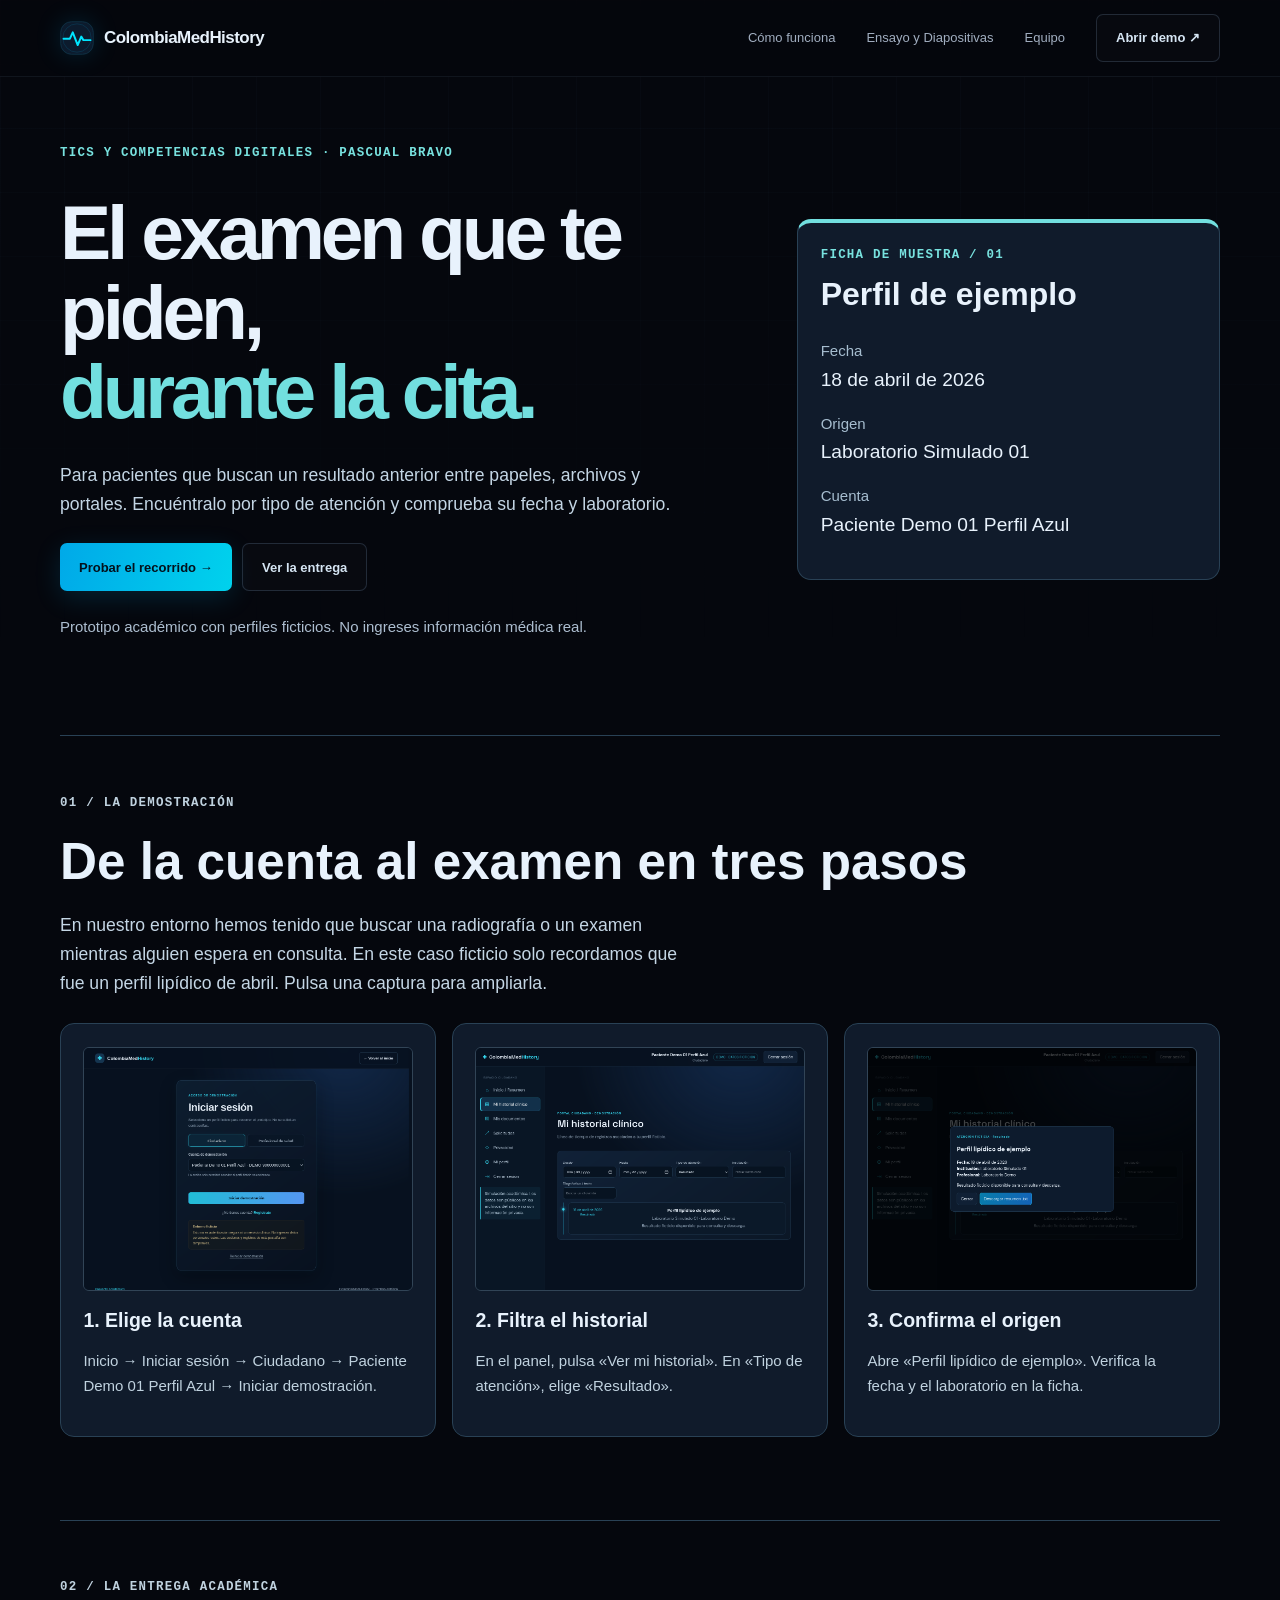
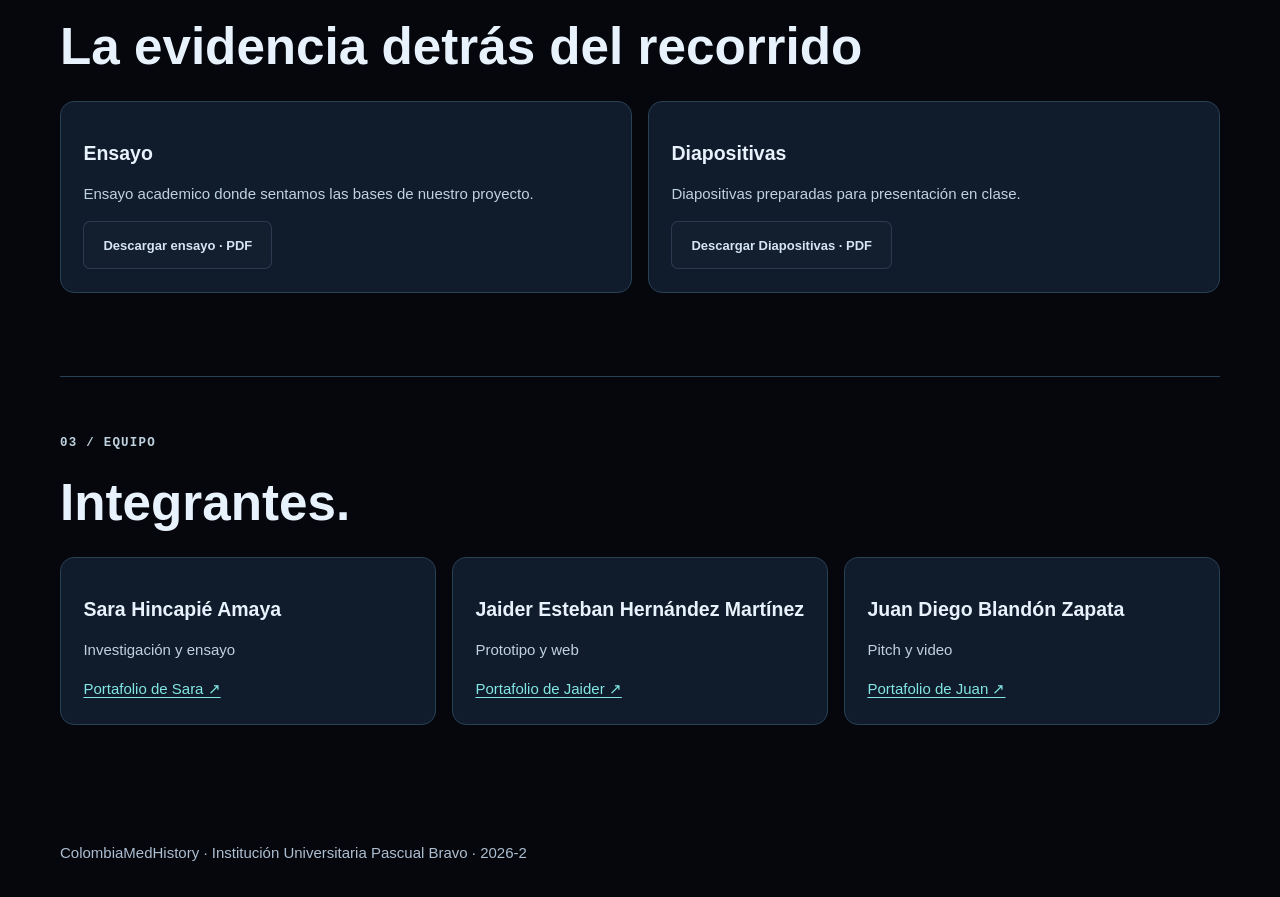
==== commit bd9d0bc9: "Modificación texto de título" ====
--- a/colombiamedhistory-presentacion/index.html
+++ b/colombiamedhistory-presentacion/index.html
@@ -11,7 +11,7 @@
 <header class="site-header"><nav class="nav wrap" aria-label="Principal">
   <a class="brand" href="#inicio"><img src="./assets/logo.svg" width="34" height="34" alt="">ColombiaMedHistory</a>
   <button class="menu-toggle" type="button" aria-label="Abrir menú" aria-expanded="false" aria-controls="nav-links"><span></span><span></span><span></span></button>
-  <div class="nav-links" id="nav-links"><a href="#recorrido">Cómo funciona</a><a href="#entrega">Ensayo y pitch</a><a href="#equipo">Equipo</a><a class="button button-outline" data-link="demo" href="../index.html">Abrir demo ↗</a></div>
+  <div class="nav-links" id="nav-links"><a href="#recorrido">Cómo funciona</a><a href="#entrega">Ensayo y Diapositivas</a><a href="#equipo">Equipo</a><a class="button button-outline" data-link="demo" href="../index.html">Abrir demo ↗</a></div>
 </nav></header>
 <main class="wrap">
   <section class="portada" id="inicio"><div><p class="kicker">TICs y Competencias Digitales · Pascual Bravo</p>
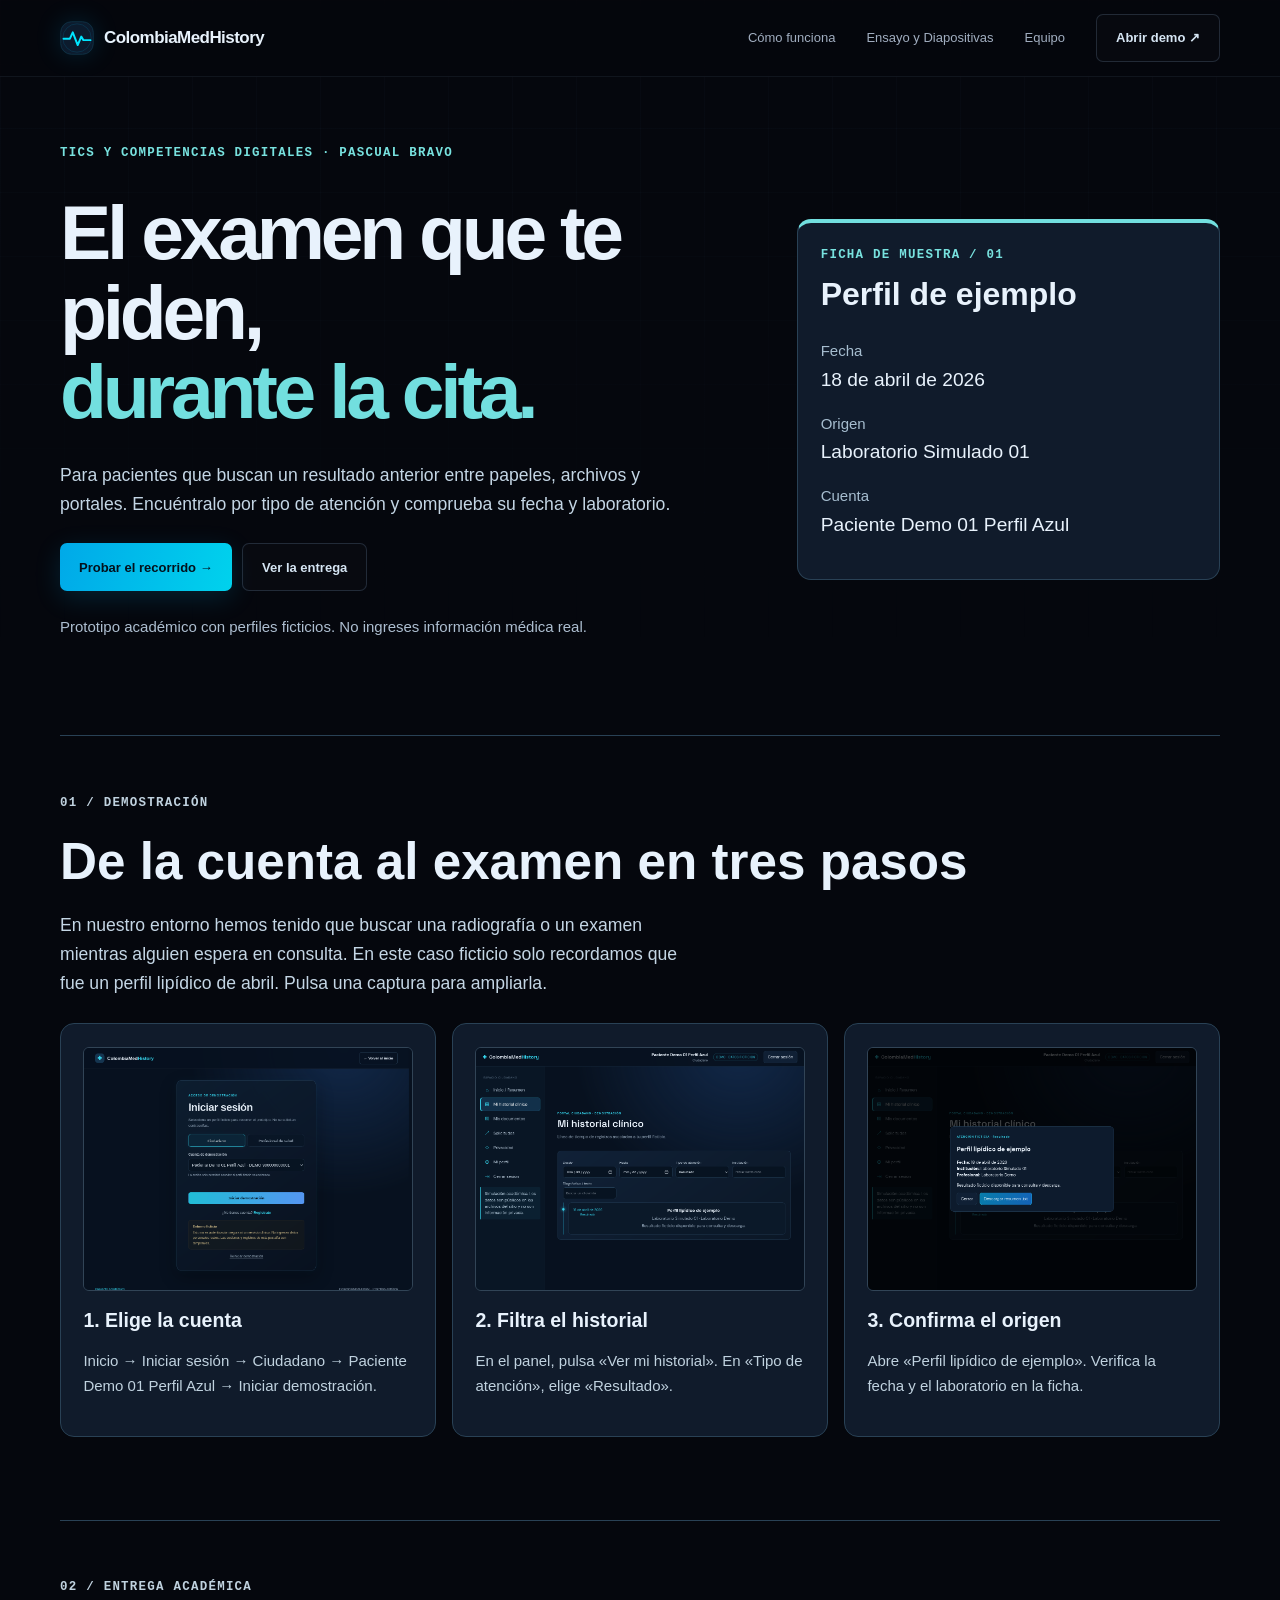
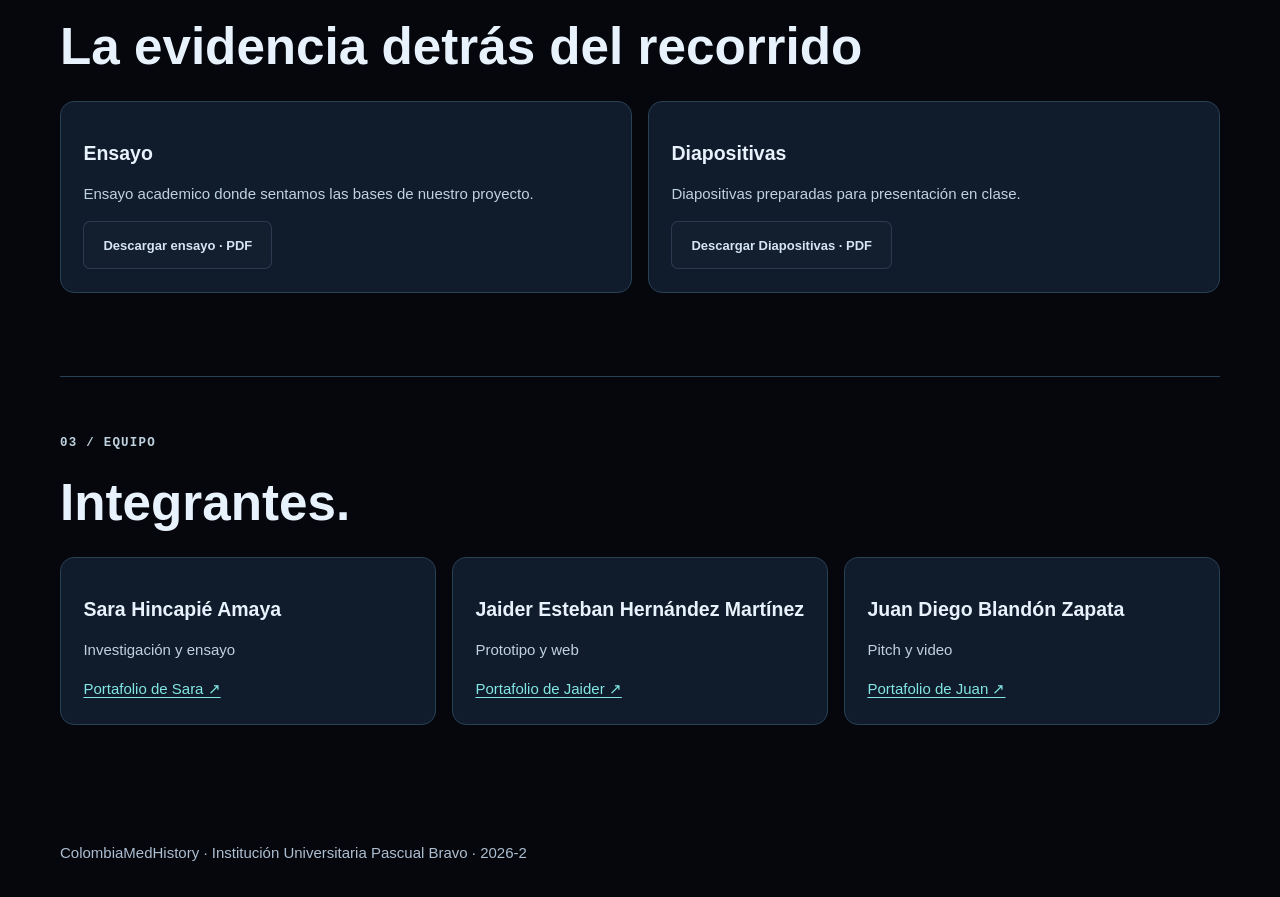
==== commit bc2f4b57: "Update titulos" ====
--- a/colombiamedhistory-presentacion/index.html
+++ b/colombiamedhistory-presentacion/index.html
@@ -21,7 +21,7 @@
     <p class="nota">Prototipo académico con perfiles ficticios. No ingreses información médica real.</p></div>
     <aside class="tarjeta-muestra"><p class="kicker">Ficha de muestra / 01</p><h2>Perfil de ejemplo</h2><dl><dt>Fecha</dt><dd>18 de abril de 2026</dd><dt>Origen</dt><dd>Laboratorio Simulado 01</dd><dt>Cuenta</dt><dd>Paciente Demo 01 Perfil Azul</dd></dl></aside>
   </section>
-  <section class="bloque" id="recorrido"><p class="kicker">01 / La demostración</p><h2>De la cuenta al examen en tres pasos</h2>
+  <section class="bloque" id="recorrido"><p class="kicker">01 / Demostración</p><h2>De la cuenta al examen en tres pasos</h2>
     <p>En nuestro entorno hemos tenido que buscar una radiografía o un examen mientras alguien espera en consulta. En este caso ficticio solo recordamos que fue un perfil lipídico de abril. Pulsa una captura para ampliarla.</p>
     <div class="rejilla">
       <article><a href="./assets/recorrido/01-cuenta.png"><img src="./assets/recorrido/01-cuenta.png" alt="Pantalla de acceso con Ciudadano y la cuenta Perfil Azul seleccionados"></a><h3>1. Elige la cuenta</h3><p>Inicio → Iniciar sesión → Ciudadano → Paciente Demo 01 Perfil Azul → Iniciar demostración.</p></article>
@@ -29,7 +29,7 @@
       <article><a href="./assets/recorrido/04-ficha.png"><img src="./assets/recorrido/04-ficha.png" alt="Detalle del perfil lipídico fechado el 18 de abril en Laboratorio Simulado 01"></a><h3>3. Confirma el origen</h3><p>Abre «Perfil lipídico de ejemplo». Verifica la fecha y el laboratorio en la ficha.</p></article>
     </div>
   </section>
-  <section class="bloque" id="entrega"><p class="kicker">02 / La entrega académica</p><h2>La evidencia detrás del recorrido</h2>
+  <section class="bloque" id="entrega"><p class="kicker">02 / Entrega académica</p><h2>La evidencia detrás del recorrido</h2>
     <div class="columnas"><article><h3>Ensayo</h3><p>Ensayo academico donde sentamos las bases de nuestro proyecto.</p><a class="button button-outline" data-link="essay" href="./materiales/ensayo.pdf" download>Descargar ensayo · PDF</a></article>
 
     <article id="pitch"><h3>Diapositivas</h3><div id="video-slot"><p>Diapositivas preparadas para presentación en clase.</p></div><a class="button button-outline" data-link="essay" href="./materiales/diapositivas.pdf" download>Descargar Diapositivas · PDF</a></article>
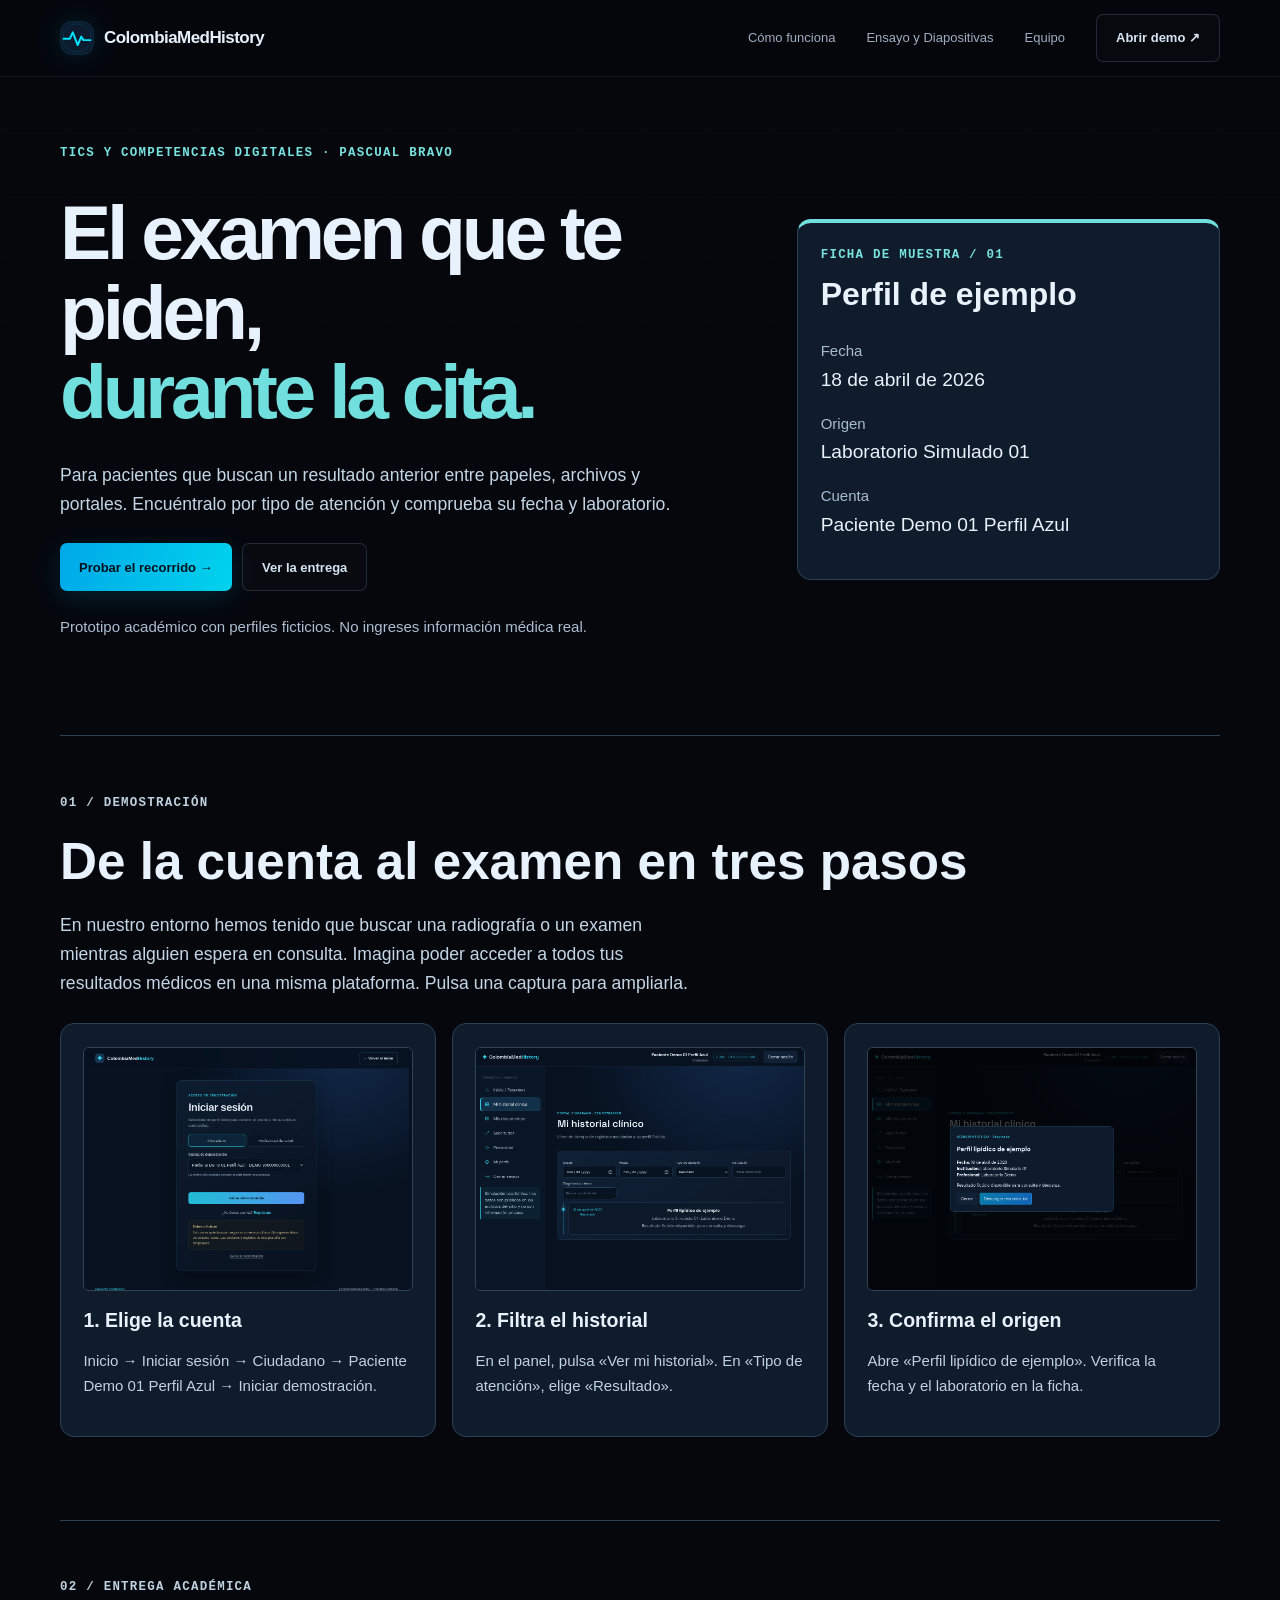
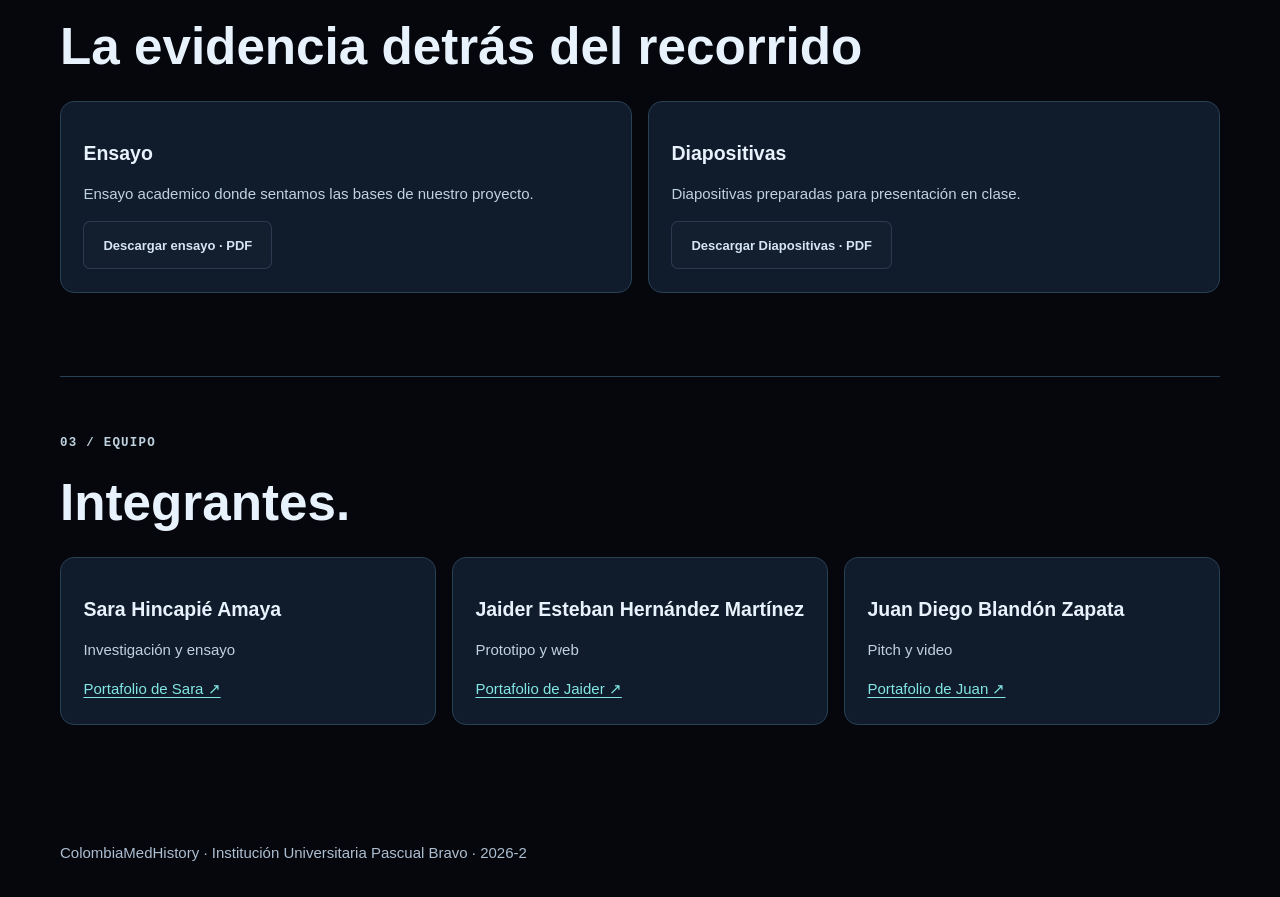
==== commit 88654b2c: "Modificación parrafo" ====
--- a/colombiamedhistory-presentacion/index.html
+++ b/colombiamedhistory-presentacion/index.html
@@ -22,7 +22,7 @@
     <aside class="tarjeta-muestra"><p class="kicker">Ficha de muestra / 01</p><h2>Perfil de ejemplo</h2><dl><dt>Fecha</dt><dd>18 de abril de 2026</dd><dt>Origen</dt><dd>Laboratorio Simulado 01</dd><dt>Cuenta</dt><dd>Paciente Demo 01 Perfil Azul</dd></dl></aside>
   </section>
   <section class="bloque" id="recorrido"><p class="kicker">01 / Demostración</p><h2>De la cuenta al examen en tres pasos</h2>
-    <p>En nuestro entorno hemos tenido que buscar una radiografía o un examen mientras alguien espera en consulta. En este caso ficticio solo recordamos que fue un perfil lipídico de abril. Pulsa una captura para ampliarla.</p>
+    <p>En nuestro entorno hemos tenido que buscar una radiografía o un examen mientras alguien espera en consulta. Imagina poder acceder a todos tus resultados médicos en una misma plataforma. Pulsa una captura para ampliarla.</p>
     <div class="rejilla">
       <article><a href="./assets/recorrido/01-cuenta.png"><img src="./assets/recorrido/01-cuenta.png" alt="Pantalla de acceso con Ciudadano y la cuenta Perfil Azul seleccionados"></a><h3>1. Elige la cuenta</h3><p>Inicio → Iniciar sesión → Ciudadano → Paciente Demo 01 Perfil Azul → Iniciar demostración.</p></article>
       <article><a href="./assets/recorrido/03-filtro.png"><img src="./assets/recorrido/03-filtro.png" alt="Historial filtrado a Resultado; queda visible el perfil lipídico"></a><h3>2. Filtra el historial</h3><p>En el panel, pulsa «Ver mi historial». En «Tipo de atención», elige «Resultado».</p></article>
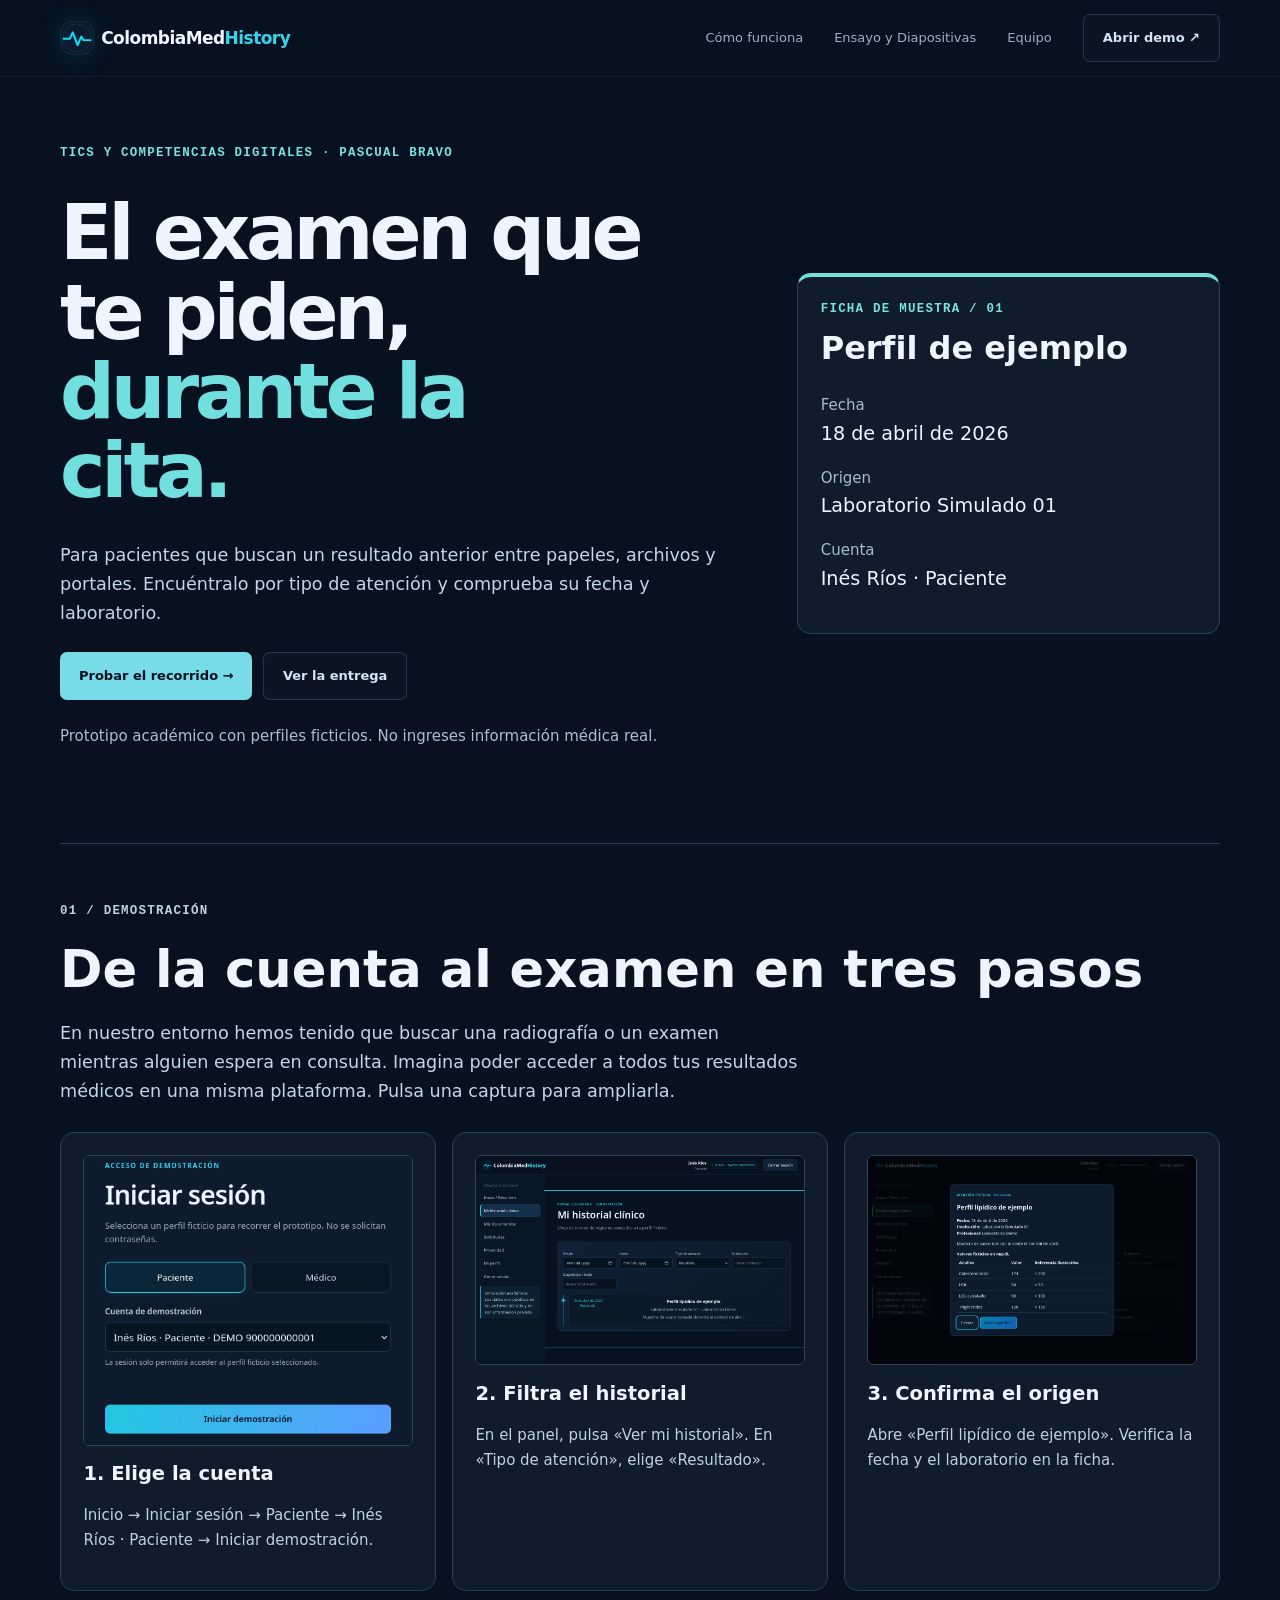
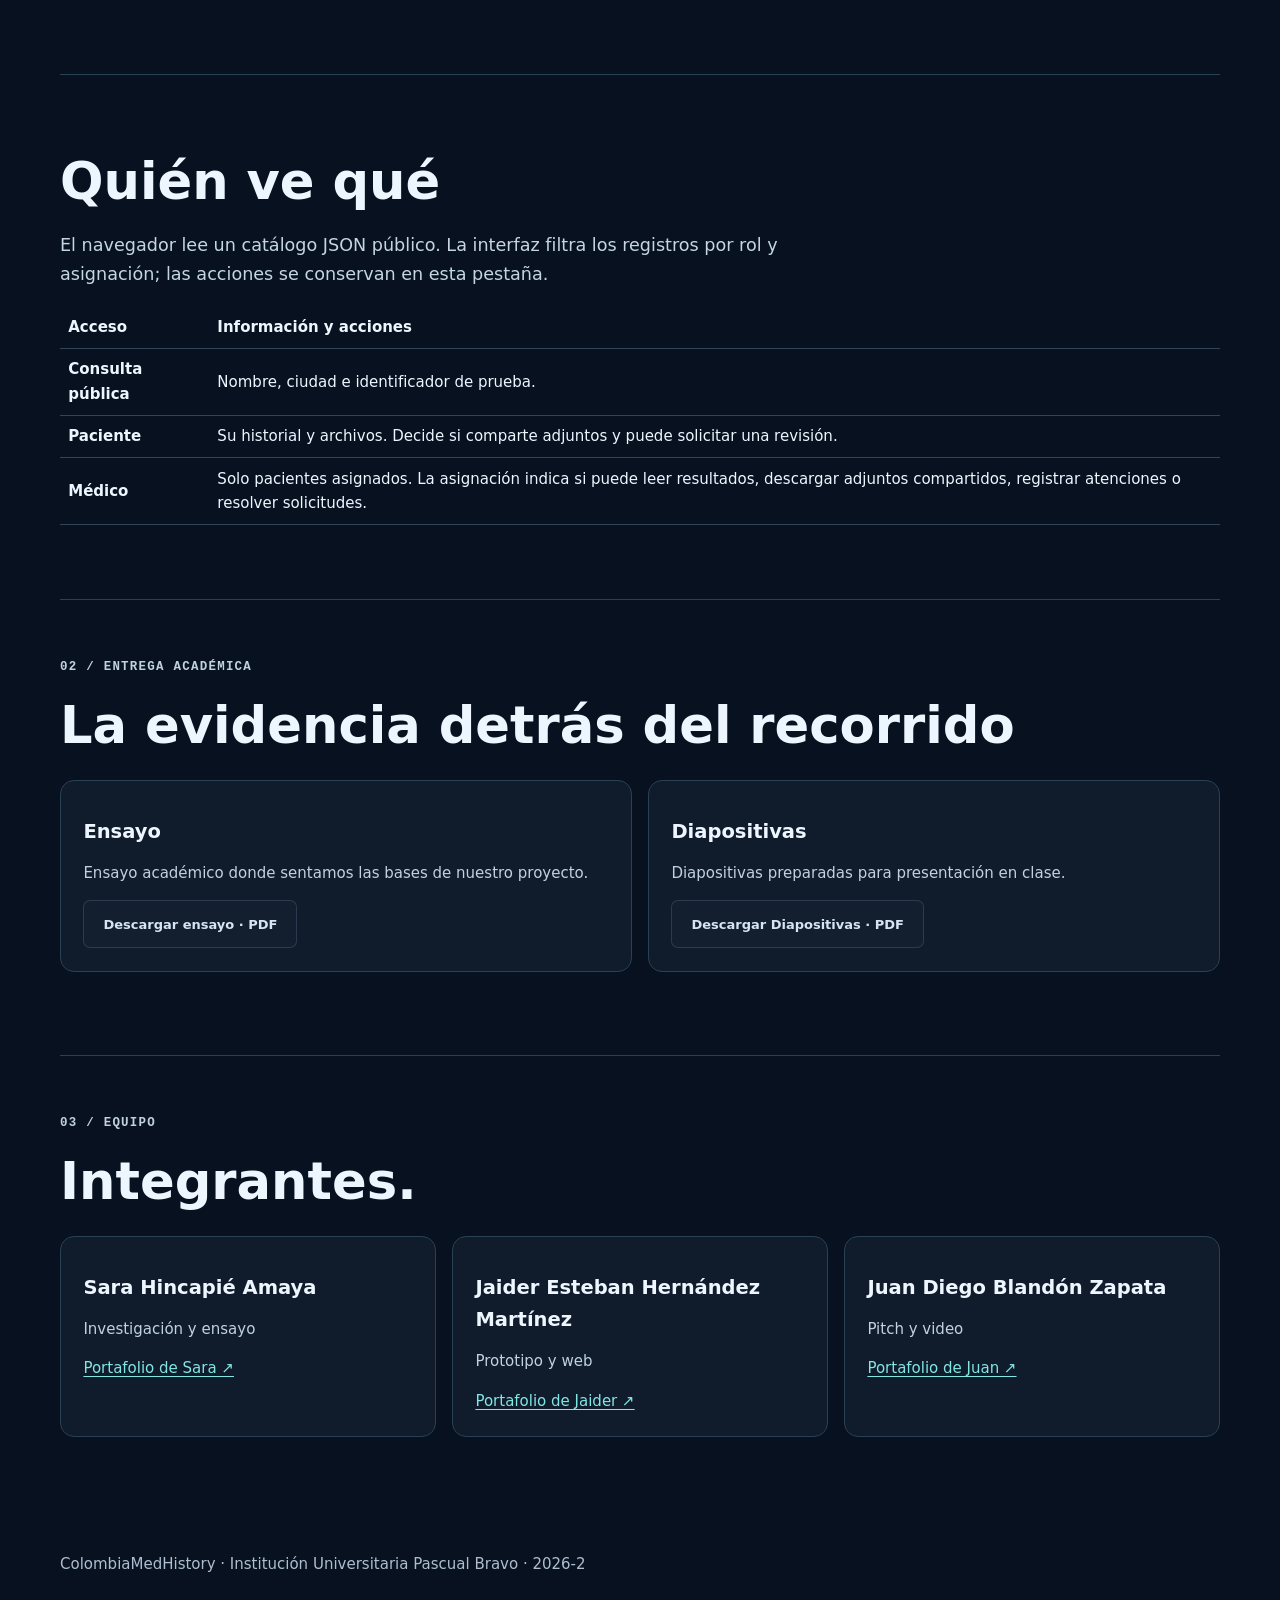
==== commit 706ac3c3: "Correcciones varias" ====
--- a/colombiamedhistory-presentacion/index.html
+++ b/colombiamedhistory-presentacion/index.html
@@ -4,12 +4,15 @@
   <meta charset="utf-8"><meta name="viewport" content="width=device-width, initial-scale=1">
   <meta name="description" content="Una demostración para pacientes que necesitan encontrar un examen anterior durante la cita. Explora el prototipo, el ensayo y la sustentación.">
   <title>ColombiaMedHistory | Encuentra el examen de la cita</title>
-  <link rel="icon" href="./assets/logo.svg"><link rel="stylesheet" href="./styles.css"><link rel="stylesheet" href="./entrega.css">
+  <link rel="stylesheet" href="./styles.css"><link rel="stylesheet" href="./entrega.css">
   <script src="./config.js" defer></script><script src="./script.js" defer></script>
-</head>
+<meta name="robots" content="noindex, nofollow">
+  <meta property="og:type" content="website"><meta property="og:title" content="ColombiaMedHistory | Encuentra el examen de la cita">
+  <meta property="og:description" content="Encuentra el examen de la cita en un historial clínico ficticio. Proyecto académico ColombiaMedHistory."><meta property="og:image" content="../assets/portada.png"><meta name="twitter:card" content="summary_large_image">
+  <link rel="icon" href="../assets/logo.svg"><link rel="stylesheet" href="../css/identidad.css"></head>
 <body>
 <header class="site-header"><nav class="nav wrap" aria-label="Principal">
-  <a class="brand" href="#inicio"><img src="./assets/logo.svg" width="34" height="34" alt="">ColombiaMedHistory</a>
+  <a class="brand" href="#inicio"><img src="../assets/logo.svg" width="34" height="34" alt=""><span>ColombiaMed<strong>History</strong></span></a>
   <button class="menu-toggle" type="button" aria-label="Abrir menú" aria-expanded="false" aria-controls="nav-links"><span></span><span></span><span></span></button>
   <div class="nav-links" id="nav-links"><a href="#recorrido">Cómo funciona</a><a href="#entrega">Ensayo y Diapositivas</a><a href="#equipo">Equipo</a><a class="button button-outline" data-link="demo" href="../index.html">Abrir demo ↗</a></div>
 </nav></header>
@@ -19,20 +22,21 @@
     <p class="bajada">Para pacientes que buscan un resultado anterior entre papeles, archivos y portales. Encuéntralo por tipo de atención y comprueba su fecha y laboratorio.</p>
     <div class="acciones"><a class="button button-primary" data-link="demo" href="../index.html">Probar el recorrido →</a><a class="button button-outline" href="#entrega">Ver la entrega</a></div>
     <p class="nota">Prototipo académico con perfiles ficticios. No ingreses información médica real.</p></div>
-    <aside class="tarjeta-muestra"><p class="kicker">Ficha de muestra / 01</p><h2>Perfil de ejemplo</h2><dl><dt>Fecha</dt><dd>18 de abril de 2026</dd><dt>Origen</dt><dd>Laboratorio Simulado 01</dd><dt>Cuenta</dt><dd>Paciente Demo 01 Perfil Azul</dd></dl></aside>
+    <aside class="tarjeta-muestra"><p class="kicker">Ficha de muestra / 01</p><h2>Perfil de ejemplo</h2><dl><dt>Fecha</dt><dd>18 de abril de 2026</dd><dt>Origen</dt><dd>Laboratorio Simulado 01</dd><dt>Cuenta</dt><dd>Inés Ríos · Paciente</dd></dl></aside>
   </section>
   <section class="bloque" id="recorrido"><p class="kicker">01 / Demostración</p><h2>De la cuenta al examen en tres pasos</h2>
     <p>En nuestro entorno hemos tenido que buscar una radiografía o un examen mientras alguien espera en consulta. Imagina poder acceder a todos tus resultados médicos en una misma plataforma. Pulsa una captura para ampliarla.</p>
     <div class="rejilla">
-      <article><a href="./assets/recorrido/01-cuenta.png"><img src="./assets/recorrido/01-cuenta.png" alt="Pantalla de acceso con Ciudadano y la cuenta Perfil Azul seleccionados"></a><h3>1. Elige la cuenta</h3><p>Inicio → Iniciar sesión → Ciudadano → Paciente Demo 01 Perfil Azul → Iniciar demostración.</p></article>
+      <article><a href="./assets/recorrido/01-cuenta.png?v=2"><img src="./assets/recorrido/01-cuenta.png?v=2" alt="Pantalla de acceso con Paciente y la cuenta Inés Ríos seleccionados"></a><h3>1. Elige la cuenta</h3><p>Inicio → Iniciar sesión → Paciente → Inés Ríos · Paciente → Iniciar demostración.</p></article>
       <article><a href="./assets/recorrido/03-filtro.png"><img src="./assets/recorrido/03-filtro.png" alt="Historial filtrado a Resultado; queda visible el perfil lipídico"></a><h3>2. Filtra el historial</h3><p>En el panel, pulsa «Ver mi historial». En «Tipo de atención», elige «Resultado».</p></article>
       <article><a href="./assets/recorrido/04-ficha.png"><img src="./assets/recorrido/04-ficha.png" alt="Detalle del perfil lipídico fechado el 18 de abril en Laboratorio Simulado 01"></a><h3>3. Confirma el origen</h3><p>Abre «Perfil lipídico de ejemplo». Verifica la fecha y el laboratorio en la ficha.</p></article>
     </div>
   </section>
+  <section class="bloque"><h2>Quién ve qué</h2><p>El navegador lee un catálogo JSON público. La interfaz filtra los registros por rol y asignación; las acciones se conservan en esta pestaña.</p><table><thead><tr><th>Acceso</th><th>Información y acciones</th></tr></thead><tbody><tr><th>Consulta pública</th><td>Nombre, ciudad e identificador de prueba.</td></tr><tr><th>Paciente</th><td>Su historial y archivos. Decide si comparte adjuntos y puede solicitar una revisión.</td></tr><tr><th>Médico</th><td>Solo pacientes asignados. La asignación indica si puede leer resultados, descargar adjuntos compartidos, registrar atenciones o resolver solicitudes.</td></tr></tbody></table></section>
   <section class="bloque" id="entrega"><p class="kicker">02 / Entrega académica</p><h2>La evidencia detrás del recorrido</h2>
-    <div class="columnas"><article><h3>Ensayo</h3><p>Ensayo academico donde sentamos las bases de nuestro proyecto.</p><a class="button button-outline" data-link="essay" href="./materiales/ensayo.pdf" download>Descargar ensayo · PDF</a></article>
+    <div class="columnas"><article><h3>Ensayo</h3><p>Ensayo académico donde sentamos las bases de nuestro proyecto.</p><a class="button button-outline" data-link="essay" href="./materiales/ensayo.pdf" download>Descargar ensayo · PDF</a></article>
 
-    <article id="pitch"><h3>Diapositivas</h3><div id="video-slot"><p>Diapositivas preparadas para presentación en clase.</p></div><a class="button button-outline" data-link="essay" href="./materiales/diapositivas.pdf" download>Descargar Diapositivas · PDF</a></article>
+    <article id="pitch"><h3>Diapositivas</h3><div id="video-slot"><p>Diapositivas preparadas para presentación en clase.</p></div><a class="button button-outline" href="./materiales/diapositivas.pdf?v=2" download>Descargar Diapositivas · PDF</a></article>
     </div>
   </section>
   <section class="bloque" id="equipo"><p class="kicker">03 / equipo</p><h2>Integrantes.</h2><div class="rejilla personas" id="integrantes"></div></section>
--- a/colombiamedhistory-presentacion/styles.css
+++ b/colombiamedhistory-presentacion/styles.css
@@ -1,7 +1,43 @@
-:root{color-scheme:dark;--bg:#05070D;--surface:#101A2E;--surface2:#0b1220;--line:rgba(132,164,198,.14);--text:#e8f2fc;--muted:#8293aa;--blue:#00BFFF;--cyan:#00E5FF;--mono:'DM Mono',monospace;--sans:'DM Sans',sans-serif;--display:'Space Grotesk',sans-serif}*{box-sizing:border-box}html{scroll-behavior:smooth;scroll-padding-top:90px}body{margin:0;background:var(--bg);color:var(--text);font-family:var(--sans);font-size:15px;line-height:1.65;overflow-x:hidden}body:before{position:fixed;inset:0;z-index:-1;content:"";pointer-events:none;background-image:linear-gradient(rgba(103,145,186,.035) 1px,transparent 1px),linear-gradient(90deg,rgba(103,145,186,.035) 1px,transparent 1px);background-size:64px 64px;mask-image:linear-gradient(to bottom,#000 0%,transparent 75%)}a{color:inherit;text-decoration:none}button{font:inherit}.wrap{width:min(1160px,calc(100% - 64px));margin-inline:auto}.site-header{position:fixed;inset:0 0 auto;z-index:20;background:rgba(5,7,13,.82);backdrop-filter:blur(18px);border-bottom:1px solid rgba(132,164,198,.09)}.nav{height:76px;display:flex;align-items:center;justify-content:space-between}.brand{display:inline-flex;align-items:center;gap:10px;font:700 17px var(--display);letter-spacing:-.55px;white-space:nowrap}.brand img{filter:drop-shadow(0 0 12px rgba(0,191,255,.15))}.brand-accent{color:#6edafa}.nav-links{display:flex;align-items:center;gap:31px;color:#a1aec0;font-size:13px}.nav-links>a:not(.button):hover,.footer-nav a:hover{color:var(--cyan)}.menu-toggle{display:none;border:1px solid var(--line);background:#0b1220;border-radius:9px;width:42px;height:40px;padding:10px;cursor:pointer}.menu-toggle span{display:block;background:#b2c7dc;height:2px;margin:4px 0;border-radius:3px}.button{display:inline-flex;align-items:center;justify-content:center;gap:10px;min-height:48px;padding:0 19px;border-radius:7px;font-size:13px;font-weight:600;transition:transform .2s ease,border-color .2s ease,background .2s ease,box-shadow .2s ease}.button:hover{transform:translateY(-2px)}.button-primary{background:linear-gradient(105deg,#00a9e8,#00d2ed);color:#03111c;box-shadow:0 7px 27px rgba(0,191,255,.15)}.button-primary:hover{box-shadow:0 9px 32px rgba(0,191,255,.28)}.button-quiet,.button-outline{border:1px solid rgba(129,161,195,.22);background:rgba(255,255,255,.015);color:#d5e5f3}.button-quiet:hover,.button-outline:hover{border-color:rgba(0,229,255,.5);background:rgba(0,191,255,.06)}.button-small{min-height:38px;padding:0 13px;font-size:12px}.hero{min-height:780px;padding-top:143px;padding-bottom:92px;display:grid;grid-template-columns:.92fr 1.08fr;align-items:center;gap:44px;position:relative}.hero-copy{position:relative;z-index:2;margin-top:-10px}.eyebrow,.section-kicker{font:500 10px var(--mono);letter-spacing:1.7px;text-transform:uppercase;color:#69cde8}.eyebrow{display:inline-flex;align-items:center;gap:9px;border:1px solid rgba(0,191,255,.2);background:rgba(0,191,255,.055);padding:8px 11px;border-radius:4px}.pulse-dot,.demo-label i,.clinical-footer i,.status i,.preview-live i{display:inline-block;width:6px;height:6px;border-radius:50%;background:var(--cyan);box-shadow:0 0 10px rgba(0,229,255,.65)}h1,h2,h3,p{margin-top:0}h1{font:700 clamp(52px,6vw,76px)/.99 var(--display);letter-spacing:-5px;margin:26px 0 22px;max-width:590px}.gradient-text{display:block;background:linear-gradient(100deg,#f3f8fc 4%,#c9f7ff 41%,#00bfff 100%);background-clip:text;-webkit-background-clip:text;color:transparent}.hero-lead{font:500 21px/1.5 var(--display);letter-spacing:-.4px;max-width:485px;margin-bottom:13px}.hero-description{font-size:14px;line-height:1.8;color:var(--muted);max-width:460px;margin-bottom:27px}.hero-actions{display:flex;gap:11px;flex-wrap:wrap}.hero-note{display:flex;align-items:center;gap:11px;margin-top:37px;color:#71869e;font-size:11px}.note-icon{color:var(--cyan);font-size:19px}.clinical-wrap{position:relative;z-index:1;padding:18px}.clinical-wrap:before{position:absolute;content:"";inset:10% -7% 5%;background:radial-gradient(ellipse,rgba(0,145,220,.2),rgba(0,90,160,.08) 42%,transparent 70%);filter:blur(22px);z-index:-1}.clinical-card{border:1px solid rgba(0,191,255,.35);background:linear-gradient(145deg,rgba(15,28,47,.98),rgba(7,13,24,.98));border-radius:11px;box-shadow:0 35px 100px rgba(0,0,0,.55),0 0 50px rgba(0,161,255,.08);overflow:hidden;position:relative}.clinical-card:before{content:"";position:absolute;left:0;top:0;bottom:0;width:2px;background:linear-gradient(var(--cyan),transparent 50%,var(--blue));opacity:.75}.clinical-top{height:48px;display:flex;align-items:center;padding:0 20px;border-bottom:1px solid var(--line);gap:15px}.window-dots{display:flex;gap:5px}.window-dots b{width:6px;height:6px;background:#324257;border-radius:50%}.window-dots b:first-child{background:#26cce9}.demo-label,.micro-label,.record-period,.card-index,.card-foot,.feature-number,.team-role,.timeline-date,.filter-bar>span,.tech-item small,.footer-caption{font:10px var(--mono);letter-spacing:.7px}.demo-label{color:#7f91a9;display:flex;align-items:center;gap:7px}.demo-label i{width:5px;height:5px}.lock-icon{margin-left:auto;color:#688198;font-size:15px}.patient-head{padding:23px 24px 20px;display:flex;align-items:center;gap:13px}.avatar{width:43px;height:43px;border-radius:9px;display:grid;place-items:center;background:linear-gradient(140deg,#123b56,#10233c);border:1px solid rgba(0,191,255,.25);color:#80e8fa;font:600 13px var(--display)}.micro-label{color:#64839a;font-size:9px;display:block;margin-bottom:3px}.patient-head h2{font:600 16px var(--display);letter-spacing:-.3px;margin:0}.patient-head p{font:11px var(--mono);color:#7e91a5;margin:4px 0 0}.separator{color:#40566b;padding:0 3px}.patient-status{margin-left:auto;align-self:flex-start;border:1px solid rgba(60,207,154,.22);color:#68d7aa;border-radius:3px;padding:2px 7px;font:9px var(--mono)}.clinical-tabs{display:flex;gap:24px;padding:0 24px;border-bottom:1px solid var(--line)}.clinical-tab{background:none;border:0;color:#788ba1;padding:11px 1px 12px;font-size:11px;cursor:pointer;position:relative}.clinical-tab:hover{color:#d7eaf5}.clinical-tab.active{color:var(--cyan)}.clinical-tab.active:after{content:"";position:absolute;bottom:-1px;left:0;right:0;height:2px;background:var(--cyan);box-shadow:0 0 9px rgba(0,229,255,.35)}.clinical-content{padding:21px 24px 14px;min-height:250px}.clinical-content[hidden]{display:none}.clinical-grid{display:grid;grid-template-columns:1fr 1fr;gap:10px}.clinical-stat{background:rgba(7,14,25,.72);border:1px solid rgba(112,148,178,.13);border-radius:5px;padding:11px 13px;display:flex;flex-direction:column}.clinical-stat span{color:#8da0b5;font-size:10px}.clinical-stat strong{font:600 23px var(--display);margin-top:3px}.clinical-stat small{color:#586e83;font:9px var(--mono)}.clinical-stat strong.stat-ok{font-size:15px;color:#74d9b4;margin:8px 0 5px}.record-title{display:flex;align-items:center;justify-content:space-between;margin:21px 0 7px;font-size:11px;color:#b5c5d4}.record-period{font-size:8px;color:#60798e}.record-row{display:flex;align-items:center;gap:10px;padding:10px 0;border-top:1px solid rgba(112,148,178,.1)}.record-icon{width:27px;height:27px;flex:none;border-radius:6px;display:grid;place-items:center;font-size:14px}.record-icon.cyan{color:#4adcf2;background:rgba(0,191,255,.1)}.record-icon.violet{color:#b8a2ff;background:rgba(147,113,255,.12)}.record-row>span:nth-child(2){display:flex;flex-direction:column;flex:1}.record-row b,.diagnosis-card b,.treatment-card b{font-size:10px;font-weight:600}.record-row small,.diagnosis-card small,.treatment-card small{color:#70849a;font-size:9px}.record-row time{color:#688099;font:9px var(--mono)}.clinical-footer{height:36px;padding:0 24px;background:rgba(2,7,14,.4);border-top:1px solid var(--line);display:flex;align-items:center;justify-content:space-between;color:#597086;font:8px var(--mono);letter-spacing:.5px}.clinical-footer span:first-child{display:flex;align-items:center;gap:7px}.clinical-footer i{width:5px;height:5px}.diagnosis-card{display:flex;align-items:center;gap:10px;border:1px solid rgba(112,148,178,.13);background:rgba(7,14,25,.72);padding:12px;border-radius:5px;margin:9px 0}.diagnosis-mark{font:10px var(--mono);color:#42cce8}.diagnosis-card>div{display:flex;flex-direction:column;flex:1}.diagnosis-tag{border:1px solid rgba(60,207,154,.2);color:#68d7aa;border-radius:3px;font:8px var(--mono);padding:3px 5px}.muted-tag{color:#91a4b6;border-color:rgba(112,148,178,.2)}.demo-disclaimer{font-size:9px;color:#647b90;margin:13px 0 0}.treatment-card{padding:13px;border:1px solid rgba(112,148,178,.13);background:rgba(7,14,25,.72);border-radius:5px;margin:10px 0}.treatment-top{display:flex;justify-content:space-between;align-items:center;margin-bottom:8px}.treatment-state{color:#70d9bc;font:8px var(--mono)}.treatment-card p{font-size:9px;color:#8293aa;margin:3px 0 9px}.treatment-progress{height:3px;background:#19283a;border-radius:3px;margin:10px 0 5px}.treatment-progress i{display:block;width:70%;height:100%;background:linear-gradient(90deg,var(--blue),var(--cyan));border-radius:3px}.compact-treatment{display:flex;align-items:center;gap:9px}.compact-treatment>span:last-child{display:flex;flex-direction:column}.hero-orbit{position:absolute;z-index:-1;border:1px solid rgba(0,191,255,.045);border-radius:50%;pointer-events:none}.orbit-one{width:700px;height:700px;right:-350px;top:60px}.orbit-two{width:900px;height:900px;right:-450px;top:-40px}.trust-strip{display:flex;justify-content:center;align-items:center;gap:28px;border-top:1px solid var(--line);border-bottom:1px solid var(--line);height:64px;color:#64788e;font:9px var(--mono);letter-spacing:1.35px}.trust-strip i{width:3px;height:3px;border-radius:50%;background:var(--cyan);opacity:.7}.section{padding-top:122px;padding-bottom:118px}.section-heading{max-width:625px;margin-bottom:42px}.section-heading h2,.tech-layout h2,.contact-section h2{font:600 clamp(32px,4vw,48px)/1.15 var(--display);letter-spacing:-1.7px;margin:16px 0}.section-heading>p,.tech-layout>div>p{color:var(--muted);font-size:14px;max-width:535px;margin-bottom:0}.muted-heading{color:#708197}.project-grid{display:grid;grid-template-columns:repeat(3,1fr);gap:15px}.info-card{min-height:278px;padding:23px;background:linear-gradient(145deg,rgba(16,26,46,.88),rgba(9,15,27,.8));border:1px solid var(--line);border-radius:7px;position:relative;overflow:hidden;transition:border-color .2s ease,transform .2s ease}.info-card:hover,.feature-card:hover{border-color:rgba(0,191,255,.3);transform:translateY(-3px)}.card-index{color:#70859a;font-size:9px}.card-symbol{font:32px var(--display);color:var(--cyan);margin:22px 0 7px}.proposal-card .card-symbol{color:#71cfff}.purpose-card .card-symbol{color:#a8a0ff}.info-card h3{font:600 18px var(--display);margin-bottom:9px}.info-card p{font-size:12px;color:#8c9caf;line-height:1.75;margin-bottom:20px}.card-line{width:30px;height:1px;background:var(--cyan);opacity:.65;margin-bottom:12px}.card-foot{font-size:8px;color:#526a82;letter-spacing:1px}.academic-note{margin:19px 0 0;color:#70839a;font-size:11px;display:flex;gap:9px;align-items:center}.academic-note span{color:var(--cyan)}.steps-section,.timeline-section{background:linear-gradient(180deg,rgba(11,18,32,.55),rgba(9,15,27,.62));border-top:1px solid rgba(132,164,198,.07);border-bottom:1px solid rgba(132,164,198,.07)}.centered{text-align:center;margin-left:auto;margin-right:auto}.centered>p{margin:0 auto}.steps-grid{display:grid;grid-template-columns:repeat(4,1fr);gap:15px;position:relative;margin-top:56px}.step-card{min-height:183px;border:1px solid var(--line);background:rgba(8,14,25,.75);border-radius:6px;padding:16px 18px;position:relative;z-index:1}.step-top{display:flex;align-items:center;justify-content:space-between;color:#52718a;font:10px var(--mono)}.step-icon{display:grid;place-items:center;width:30px;height:30px;border:1px solid rgba(0,191,255,.2);border-radius:7px;color:var(--cyan);font-size:16px}.step-card h3{font:600 15px var(--display);margin:23px 0 6px}.step-card p{font-size:11px;line-height:1.65;color:#7d8fa5;margin:0}.flow-line{height:1px;background:linear-gradient(90deg,transparent,rgba(0,191,255,.25),transparent);margin-top:-93px;margin-bottom:92px;position:relative}.flow-line i{position:absolute;width:5px;height:5px;background:var(--cyan);border-radius:50%;left:45%;top:-2px;box-shadow:0 0 9px var(--cyan)}.features-heading{display:flex;justify-content:space-between;align-items:flex-end;max-width:none;gap:28px}.features-heading h2{margin-bottom:0}.features-heading>p{max-width:350px;margin-bottom:5px}.filter-bar{display:flex;align-items:center;gap:8px;border-bottom:1px solid var(--line);padding-bottom:15px;margin-bottom:17px}.filter-bar>span{color:#61768d;margin-right:8px}.filter-button{border:1px solid transparent;border-radius:4px;padding:7px 10px;background:transparent;color:#7f91a6;font-size:11px;cursor:pointer;transition:all .2s ease}.filter-button b{font:9px var(--mono);color:#61788f;margin-left:6px}.filter-button:hover,.filter-button.active{color:#c9edf5;border-color:rgba(0,191,255,.2);background:rgba(0,191,255,.055)}.filter-button.active b{color:var(--cyan)}.feature-grid{display:grid;grid-template-columns:repeat(3,1fr);gap:12px}.feature-card{min-height:214px;padding:18px 19px;border:1px solid var(--line);background:linear-gradient(150deg,rgba(16,26,46,.77),rgba(8,14,25,.75));border-radius:6px;transition:border-color .2s ease,transform .2s ease;animation:card-in .25s ease both}.feature-card[hidden]{display:none}@keyframes card-in{from{opacity:.5;transform:translateY(5px)}to{opacity:1;transform:translateY(0)}}.feature-number{color:#566d84;font-size:8px}.feature-icon{display:grid;place-items:center;width:35px;height:35px;margin:13px 0 10px;border:1px solid rgba(0,191,255,.17);border-radius:7px;color:#56d4ee;background:rgba(0,191,255,.05);font:18px var(--display)}.feature-card h3{font:600 15px var(--display);margin-bottom:5px}.feature-card p{font-size:11px;color:#8596a9;line-height:1.6;min-height:35px;margin-bottom:12px}.status{display:inline-flex;align-items:center;gap:6px;font:9px var(--mono)}.status i{width:5px;height:5px}.status-live{color:#68d7aa}.status-live i{background:#58d8a8;box-shadow:0 0 8px rgba(88,216,168,.4)}.status-plan{color:#99a8bd}.status-plan i{background:#71839b;box-shadow:none}.filter-empty{padding:25px;text-align:center;color:var(--muted)}.tech-section{padding:88px 0;background:#090f1a;border-block:1px solid rgba(132,164,198,.08)}.tech-layout{display:grid;grid-template-columns:1fr .78fr;gap:90px;align-items:center}.tech-layout h2{margin-top:16px}.tech-layout>div>p{max-width:400px}.tech-stack{border-top:1px solid var(--line)}.tech-item{min-height:67px;display:flex;align-items:center;gap:13px;border-bottom:1px solid var(--line)}.tech-mark{width:33px;height:33px;display:grid;place-items:center;border-radius:6px;background:rgba(0,191,255,.08);color:#62dff5;font:600 15px var(--display)}.css-mark{color:#8ea9ff}.js-mark{font:10px var(--mono);color:#d6cb72}.data-mark{font:12px var(--mono);color:#c6a4ff}.tech-item>span:nth-child(2){display:flex;flex-direction:column;flex:1}.tech-item b{font:600 12px var(--display)}.tech-item small{color:#73859b;font-size:9px;letter-spacing:.2px}.tech-arrow{color:#66839b}.team-grid{display:grid;grid-template-columns:repeat(3,1fr);gap:13px}.team-card{display:flex;align-items:center;gap:12px;padding:17px 15px;border:1px solid var(--line);border-radius:6px;background:rgba(12,20,34,.7);position:relative}.team-avatar{flex:none;width:42px;height:42px;border-radius:50%;display:grid;place-items:center;background:linear-gradient(145deg,#163953,#102538);border:1px solid rgba(0,191,255,.2);color:#79dcee;font:600 12px var(--display)}.alt-avatar{background:linear-gradient(145deg,#27254a,#191b36);color:#c3b6ff;border-color:rgba(164,142,255,.2)}.third-avatar{background:linear-gradient(145deg,#173a3c,#102a31);color:#81dfc1;border-color:rgba(92,216,172,.2)}.team-role{font-size:8px;color:#657b91;letter-spacing:.5px}.team-card h3{font:600 13px var(--display);margin:3px 0}.team-card p{font-size:9px;color:#71849a;margin:0}.example-tag{color:#6f8da1;border-left:1px solid #34475b;padding-left:6px;margin-left:4px}.team-spark{position:absolute;right:15px;top:13px;color:#3a647d;font-size:13px}.timeline{display:grid;grid-template-columns:repeat(4,1fr);position:relative;margin-top:55px}.timeline:before{content:"";position:absolute;left:5px;right:20px;top:6px;height:1px;background:linear-gradient(90deg,rgba(0,191,255,.5),rgba(0,191,255,.1))}.timeline-item{padding:27px 20px 0 0;position:relative}.timeline-dot{position:absolute;top:0;left:0;width:12px;height:12px;border-radius:50%;background:#0b1725;border:2px solid var(--cyan);box-shadow:0 0 12px rgba(0,191,255,.25)}.timeline-date{font-size:8px;color:#60cde5}.timeline-item h3{font:600 14px var(--display);margin:11px 0 5px}.timeline-item p{font-size:10px;color:#8192a6;max-width:215px;margin:0}.future-item .timeline-dot{border-color:#536b80;box-shadow:none}.future-item .timeline-date{color:#708197}.access-section{padding-top:112px;padding-bottom:75px}.access-card{position:relative;overflow:hidden;display:grid;grid-template-columns:1fr .8fr;gap:45px;align-items:center;padding:44px 52px;border:1px solid rgba(0,191,255,.27);border-radius:9px;background:linear-gradient(115deg,#101c30 0%,#0b1524 58%,#0a1220 100%)}.access-glow{position:absolute;width:370px;height:370px;right:9%;top:50%;transform:translateY(-50%);border-radius:50%;background:rgba(0,159,218,.12);filter:blur(80px);pointer-events:none}.access-copy,.access-preview{position:relative;z-index:1}.access-copy h2{font:600 clamp(32px,4vw,43px)/1.15 var(--display);letter-spacing:-1.5px;margin:15px 0}.access-copy p{font-size:12px;color:#8da0b5;max-width:370px;margin-bottom:20px}.access-preview{padding:15px;background:rgba(4,9,17,.76);border:1px solid rgba(112,148,178,.17);border-radius:7px;box-shadow:0 20px 50px rgba(0,0,0,.25);transform:rotate(1deg)}.preview-head{display:flex;align-items:center;gap:8px;font:600 11px var(--display);padding-bottom:12px;border-bottom:1px solid var(--line)}.preview-live{margin-left:auto;color:#69d6aa;font:8px var(--mono);display:flex;align-items:center;gap:5px}.preview-live i{background:#56d8a8;width:5px;height:5px}.preview-search{margin:13px 0;padding:9px 10px;border:1px solid rgba(112,148,178,.18);border-radius:4px;color:#73869b;font-size:9px}.preview-search>span{color:var(--cyan);font-size:15px;vertical-align:middle;margin-right:5px}.preview-search kbd{float:right;color:#718198;border:1px solid #29394d;border-radius:3px;padding:0 4px;font-size:8px}.preview-person{display:flex;align-items:center;gap:9px;padding:9px 0}.small-avatar{width:32px;height:32px;font-size:10px}.preview-person>span:nth-child(2){display:flex;flex-direction:column;flex:1}.preview-person b{font-size:10px}.preview-person small{font:8px var(--mono);color:#74869a}.preview-arrow{color:var(--cyan);font-size:12px}.preview-record{border-top:1px solid var(--line);padding-top:11px;display:flex;align-items:center;gap:7px;color:#8ea0b3;font-size:9px}.preview-record i{width:5px;height:5px;border-radius:50%;background:#91a7ba}.contact-section{display:flex;align-items:center;justify-content:space-between;gap:40px;padding:36px 0 75px;border-top:1px solid var(--line)}.contact-section h2{font-size:25px;margin:9px 0 0;letter-spacing:-.6px}.contact-action p{font-size:11px;color:#8293a8;margin:0 0 5px}.contact-action>a{font:12px var(--mono);color:#76d9ed}.contact-action>a span{margin-left:5px}.footer{border-top:1px solid var(--line);background:#070a11}.footer-main{display:grid;grid-template-columns:1fr 1fr 1.2fr;gap:30px;padding-top:33px;padding-bottom:29px}.footer .brand{font-size:14px}.footer-main>p{font-size:10px;color:#75879b;margin:10px 0 0;line-height:1.7}.footer-nav{display:flex;justify-content:flex-end;align-items:center;gap:18px;color:#8999ac;font-size:10px}.footer-bottom{display:flex;justify-content:space-between;align-items:center;border-top:1px solid rgba(132,164,198,.09);padding-top:14px;padding-bottom:16px;color:#61748a;font-size:9px}.footer-caption{font-size:8px;display:flex;align-items:center;gap:8px}.footer-caption i{width:4px;height:4px;background:var(--cyan);border-radius:50%}
-
-@media(min-width:1450px){.hero{min-height:840px}}@media(max-width:1000px){.wrap{width:min(100% - 48px,850px)}.nav-links{gap:17px}.nav-links>a{font-size:12px}.hero{grid-template-columns:.9fr 1.1fr;gap:16px;min-height:720px}.clinical-wrap{padding:6px}.hero h1{font-size:61px;letter-spacing:-4px}.hero-lead{font-size:18px}.clinical-tabs{gap:17px}.project-grid{gap:10px}.info-card{padding:18px;min-height:300px}.tech-layout{gap:48px}.team-card{padding:14px 10px}.team-card h3{font-size:11px}.team-card p{font-size:8px}.access-card{padding:38px;gap:27px}}
-@media(max-width:760px){html{scroll-padding-top:73px}.wrap{width:calc(100% - 40px)}.nav{height:68px}.menu-toggle{display:block}.nav-links{display:none;position:absolute;top:68px;left:0;right:0;padding:14px 20px 19px;background:rgba(7,11,20,.98);border-bottom:1px solid var(--line);flex-direction:column;align-items:stretch;gap:0}.nav-links.open{display:flex}.nav-links>a:not(.button){padding:12px 4px;border-bottom:1px solid rgba(132,164,198,.08)}.nav-links .button{margin-top:13px}.hero{padding-top:116px;padding-bottom:58px;grid-template-columns:1fr;gap:31px;min-height:auto}.hero-copy{margin:0}.hero h1{font-size:clamp(54px,12vw,72px);margin:22px 0 17px}.hero-lead{font-size:20px;max-width:530px}.hero-description{font-size:13px}.hero-note{margin-top:24px}.clinical-wrap{width:min(100%,560px);margin-inline:auto;padding:7px}.trust-strip{height:57px;gap:13px;font-size:7px;letter-spacing:.8px}.section{padding-top:83px;padding-bottom:82px}.section-heading{margin-bottom:30px}.section-heading h2,.tech-layout h2{font-size:37px}.project-grid{grid-template-columns:1fr;gap:10px}.info-card{min-height:auto;padding:19px}.card-symbol{margin:12px 0 2px}.info-card p{margin-bottom:14px}.steps-section{padding-top:78px;padding-bottom:67px}.steps-grid{grid-template-columns:1fr 1fr;margin-top:36px}.step-card{min-height:160px;padding:14px}.step-card h3{margin-top:17px}.flow-line{display:none}.features-heading{display:block}.features-heading>p{margin-top:12px}.feature-grid{grid-template-columns:1fr 1fr}.feature-card{min-height:205px;padding:15px}.feature-card p{min-height:50px}.tech-section{padding:70px 0}.tech-layout{grid-template-columns:1fr;gap:30px}.tech-layout h2{font-size:35px}.team-grid{grid-template-columns:1fr}.team-card{padding:14px}.team-card h3{font-size:13px}.team-card p{font-size:9px}.timeline{grid-template-columns:1fr 1fr;row-gap:30px;margin-top:38px}.timeline:before{display:none}.timeline-item{padding:23px 14px 0 0}.timeline-item:nth-child(odd):after{content:"";position:absolute;top:5px;left:12px;right:-14px;height:1px;background:rgba(0,191,255,.18)}.timeline-item p{max-width:250px}.access-section{padding-top:72px;padding-bottom:54px}.access-card{grid-template-columns:1fr;padding:31px 24px;gap:25px}.access-copy h2{font-size:37px}.access-preview{transform:none;max-width:440px;width:100%;margin-inline:auto}.contact-section{align-items:flex-start;flex-direction:column;gap:16px;padding:28px 0 50px}.contact-section h2{font-size:23px}.footer-main{grid-template-columns:1fr 1fr;gap:20px}.footer-main>p{grid-column:1}.footer-nav{grid-column:1/-1;justify-content:flex-start;flex-wrap:wrap;gap:17px}.footer-bottom{align-items:flex-start;gap:11px;flex-direction:column}}
-@media(max-width:430px){.wrap{width:calc(100% - 32px)}.hero{padding-top:105px}.hero h1{font-size:53px;letter-spacing:-3.8px}.hero-lead{font-size:18px}.hero-actions{align-items:stretch;flex-direction:column}.hero-actions .button{width:100%}.clinical-top{padding:0 13px}.patient-head{padding:17px 14px}.patient-head p{font-size:9px}.clinical-tabs{padding:0 14px;gap:15px}.clinical-tab{font-size:10px}.clinical-content{padding:15px 14px 12px;min-height:245px}.clinical-footer{padding:0 14px}.trust-strip{gap:8px;font-size:6px}.trust-strip i{width:2px;height:2px}.section-heading h2,.tech-layout h2{font-size:32px}.steps-grid{gap:8px}.step-card{min-height:173px;padding:12px}.step-card h3{font-size:13px}.step-card p{font-size:10px}.filter-bar{gap:2px;flex-wrap:wrap}.filter-bar>span{width:100%;margin-bottom:3px}.filter-button{font-size:10px;padding:6px}.feature-grid{grid-template-columns:1fr}.feature-card{min-height:unset}.feature-card p{min-height:unset}.timeline{grid-template-columns:1fr 1fr;column-gap:12px}.timeline-date{font-size:7px}.timeline-item h3{font-size:12px}.timeline-item p{font-size:9px}.team-card{gap:10px}.example-tag{font-size:8px}.footer-nav{gap:12px}.footer-nav a{font-size:9px}}
+:root{color-scheme:dark;--bg:#07111f;--surface:#101A2E;--surface2:#0b1220;--line:rgba(132,164,198,.14);--text:#e8f2fc;--muted:#8293aa;--blue:#00BFFF;--cyan:#00E5FF;--mono:'DM Mono',monospace;--sans:system-ui,sans-serif;--display:system-ui,sans-serif}
+*{box-sizing:border-box}
+html{scroll-behavior:smooth;scroll-padding-top:90px}
+body{margin:0;background:var(--bg);color:var(--text);font-family:var(--sans);font-size:15px;line-height:1.65;overflow-x:hidden}
+a{color:inherit;text-decoration:none}
+button{font:inherit}
+.wrap{width:min(1160px,calc(100% - 64px));margin-inline:auto}
+.site-header{position:fixed;inset:0 0 auto;z-index:20;background:rgba(5,7,13,.82);backdrop-filter:blur(18px);border-bottom:1px solid rgba(132,164,198,.09)}
+.nav{height:76px;display:flex;align-items:center;justify-content:space-between}
+.brand{display:inline-flex;align-items:center;gap:10px;font:700 17px var(--display);letter-spacing:-.55px;white-space:nowrap}
+.brand img{filter:drop-shadow(0 0 12px rgba(0,191,255,.15))}
+.nav-links{display:flex;align-items:center;gap:31px;color:#a1aec0;font-size:13px}
+.nav-links>a:not(.button):hover{color:var(--cyan)}
+.menu-toggle{display:none;border:1px solid var(--line);background:#0b1220;border-radius:9px;width:42px;height:40px;padding:10px;cursor:pointer}
+.menu-toggle span{display:block;background:#b2c7dc;height:2px;margin:4px 0;border-radius:3px}
+.button{display:inline-flex;align-items:center;justify-content:center;gap:10px;min-height:48px;padding:0 19px;border-radius:7px;font-size:13px;font-weight:600;transition:transform .2s ease,border-color .2s ease,background .2s ease,box-shadow .2s ease}
+.button:hover{transform:translateY(-2px)}
+.button-primary{background:linear-gradient(105deg,#00a9e8,#00d2ed);color:#03111c;box-shadow:0 7px 27px rgba(0,191,255,.15)}
+.button-primary:hover{box-shadow:0 9px 32px rgba(0,191,255,.28)}
+.button-outline{border:1px solid rgba(129,161,195,.22);background:rgba(255,255,255,.015);color:#d5e5f3}
+.button-outline:hover{border-color:rgba(0,229,255,.5);background:rgba(0,191,255,.06)}
+h1,h2,h3,p{margin-top:0}
+h1{font:700 clamp(52px,6vw,76px)/.99 var(--display);letter-spacing:-5px;margin:26px 0 22px;max-width:590px}
+.section{padding-top:122px;padding-bottom:118px}
+@keyframes card-in{from{opacity:.5;transform:translateY(5px)}
+to{opacity:1;transform:translateY(0)}}
+.footer{border-top:1px solid var(--line);background:#070a11}
+.footer .brand{font-size:14px}
+@media(max-width:1000px){.wrap{width:min(100% - 48px,850px)}
+.nav-links{gap:17px}
+.nav-links>a{font-size:12px}}
+@media(max-width:760px){html{scroll-padding-top:73px}
+.wrap{width:calc(100% - 40px)}
+.nav{height:68px}
+.menu-toggle{display:block}
+.nav-links{display:none;position:absolute;top:68px;left:0;right:0;padding:14px 20px 19px;background:rgba(7,11,20,.98);border-bottom:1px solid var(--line);flex-direction:column;align-items:stretch;gap:0}
+.nav-links.open{display:flex}
+.nav-links>a:not(.button){padding:12px 4px;border-bottom:1px solid rgba(132,164,198,.08)}
+.nav-links .button{margin-top:13px}
+.section{padding-top:83px;padding-bottom:82px}}
+@media(max-width:430px){.wrap{width:calc(100% - 32px)}}
 @media(prefers-reduced-motion:reduce){*,*:before,*:after{scroll-behavior:auto!important;animation-duration:.01ms!important;animation-iteration-count:1!important;transition-duration:.01ms!important}}
-:root{--pointer-x:50vw;--pointer-y:30vh}.academic-light{position:fixed;inset:0;z-index:-1;pointer-events:none;opacity:0;background:radial-gradient(440px circle at var(--pointer-x) var(--pointer-y),rgba(0,191,255,.09),transparent 72%);transition:opacity .35s ease}.academic-light.visible{opacity:1}.academic-glow{position:relative;isolation:isolate}.academic-glow:after{position:absolute;inset:0;z-index:-1;content:"";pointer-events:none;border-radius:inherit;opacity:0;background:radial-gradient(350px circle at var(--local-x,50%) var(--local-y,50%),rgba(0,191,255,.13),transparent 72%);transition:opacity .3s ease}.academic-glow:hover:after{opacity:1}.info-card,.step-card,.feature-card,.clinical-card,.legal-grid article,.deliverable-card{transition:border-color .25s ease,box-shadow .25s ease}.info-card:hover,.step-card:hover,.feature-card:hover,.clinical-card:hover,.legal-grid article:hover,.deliverable-card:hover{border-color:rgba(0,229,255,.35);box-shadow:0 0 23px rgba(0,191,255,.08)}button:focus-visible,a:focus-visible{outline:2px solid var(--cyan);outline-offset:3px}@media(prefers-reduced-motion:reduce){.academic-light,.academic-glow:after{display:none}.info-card,.step-card,.feature-card,.clinical-card{transition:none}}
+button:focus-visible,a:focus-visible{outline:2px solid var(--cyan);outline-offset:3px}
--- a/css/identidad.css
+++ b/css/identidad.css
@@ -0,0 +1,11 @@
+body { background: #07111f; color: #edf6ff; font-family: system-ui, sans-serif; }
+.brand { display: inline-flex; align-items: center; gap: .45rem; white-space: nowrap; }
+.brand strong { color: #36d5ed; }
+.topbar, .site-header, .auth-topbar { background: #07111f; }
+table { width: 100%; border-collapse: collapse; margin-block: 1rem; }
+th, td { padding: .55em; text-align: left; border-bottom: 1px solid #314557; }
+caption { text-align: left; font-weight: bold; }
+
+.primary, .button-primary, .header-actions .nav-register {background:#78dbe8;color:#07111f;box-shadow:none}
+.panel, .quick-info-card, .quick-result-head, .auth-card {background:#0d1b2d}
+button:disabled{cursor:not-allowed;opacity:.65}
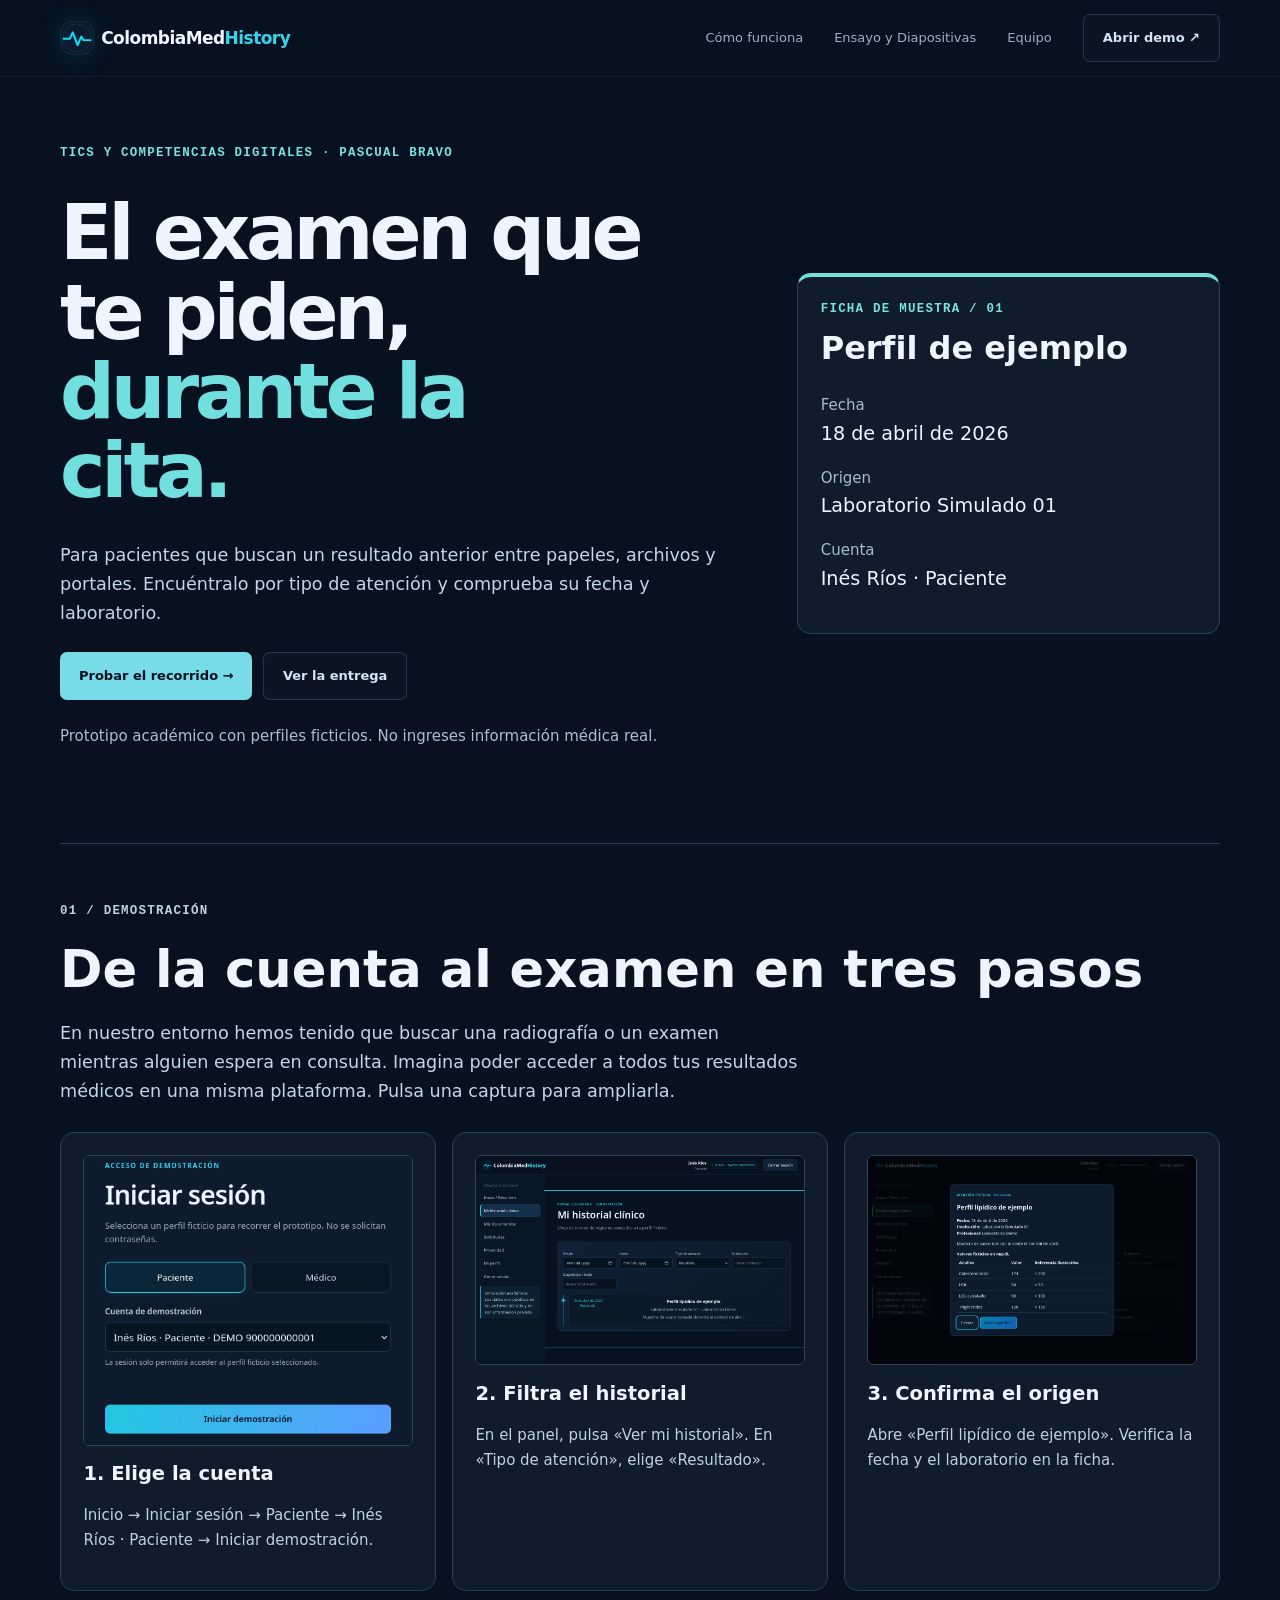
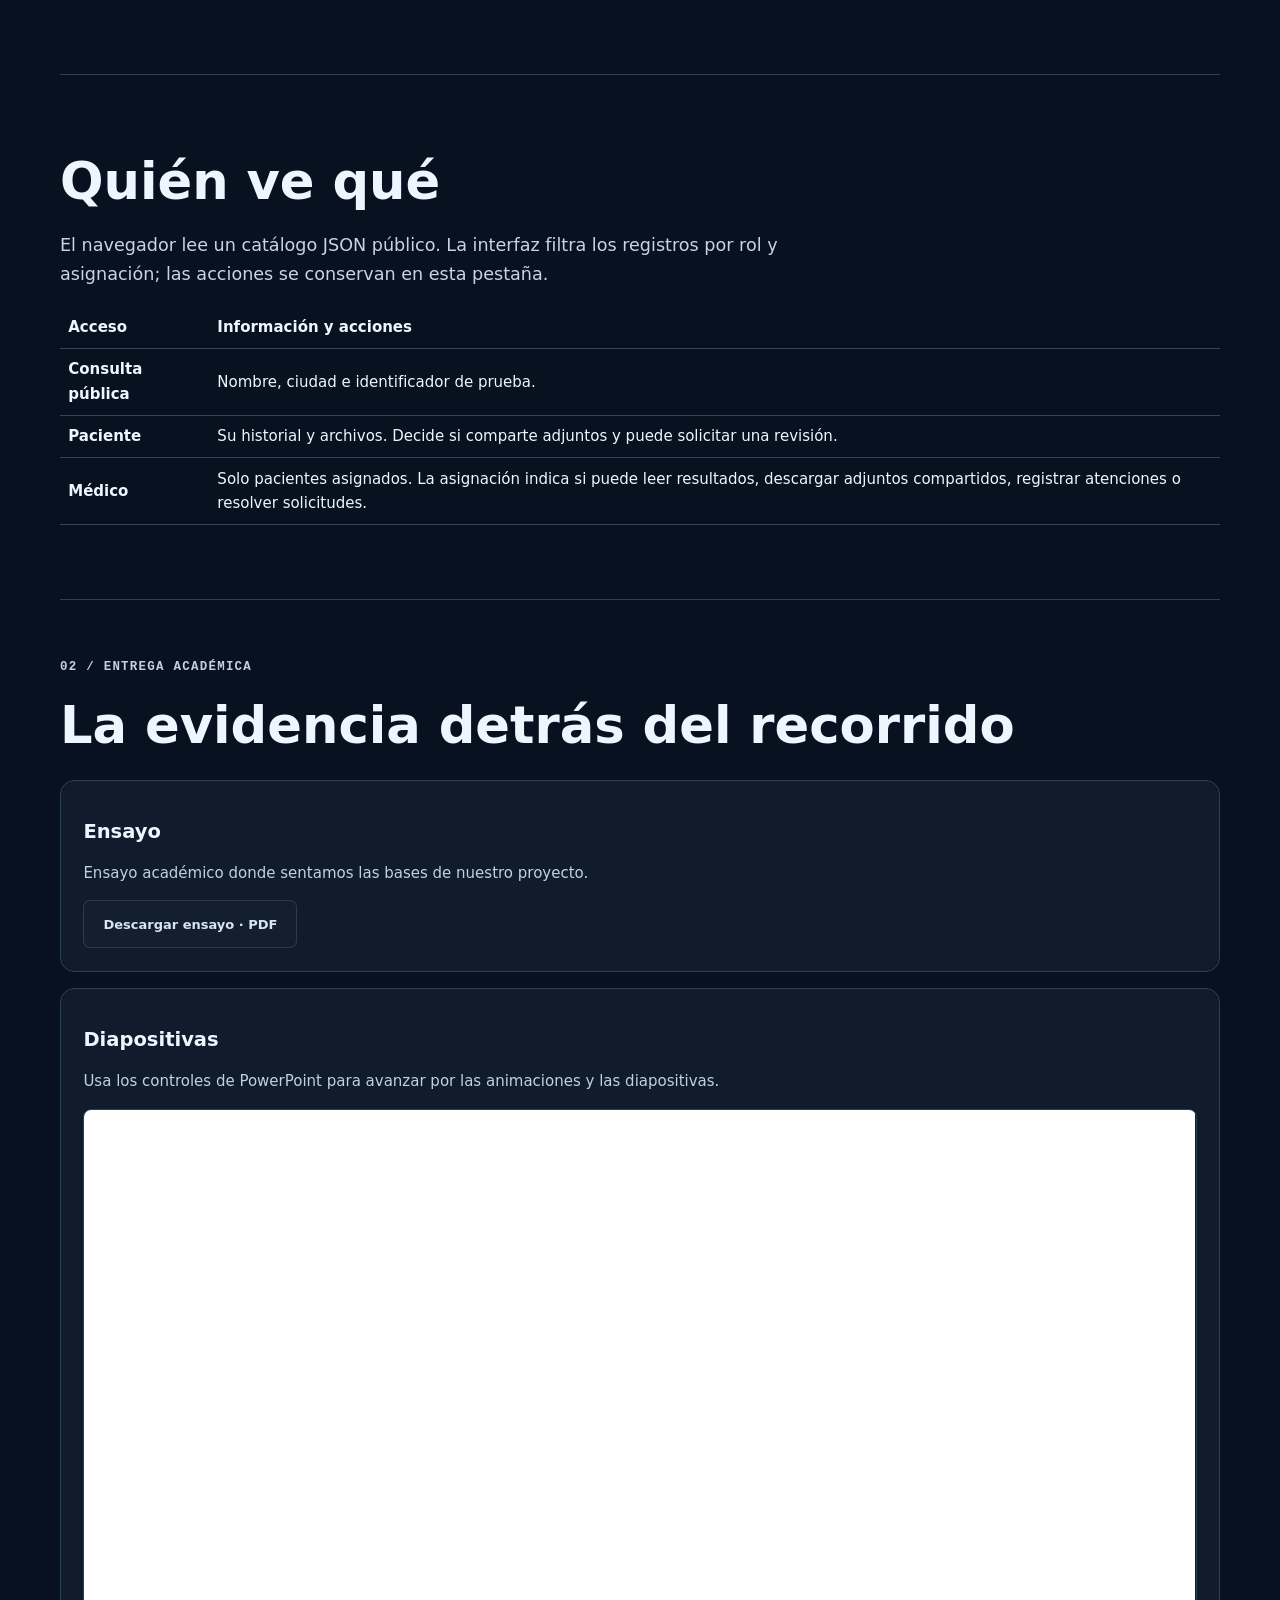
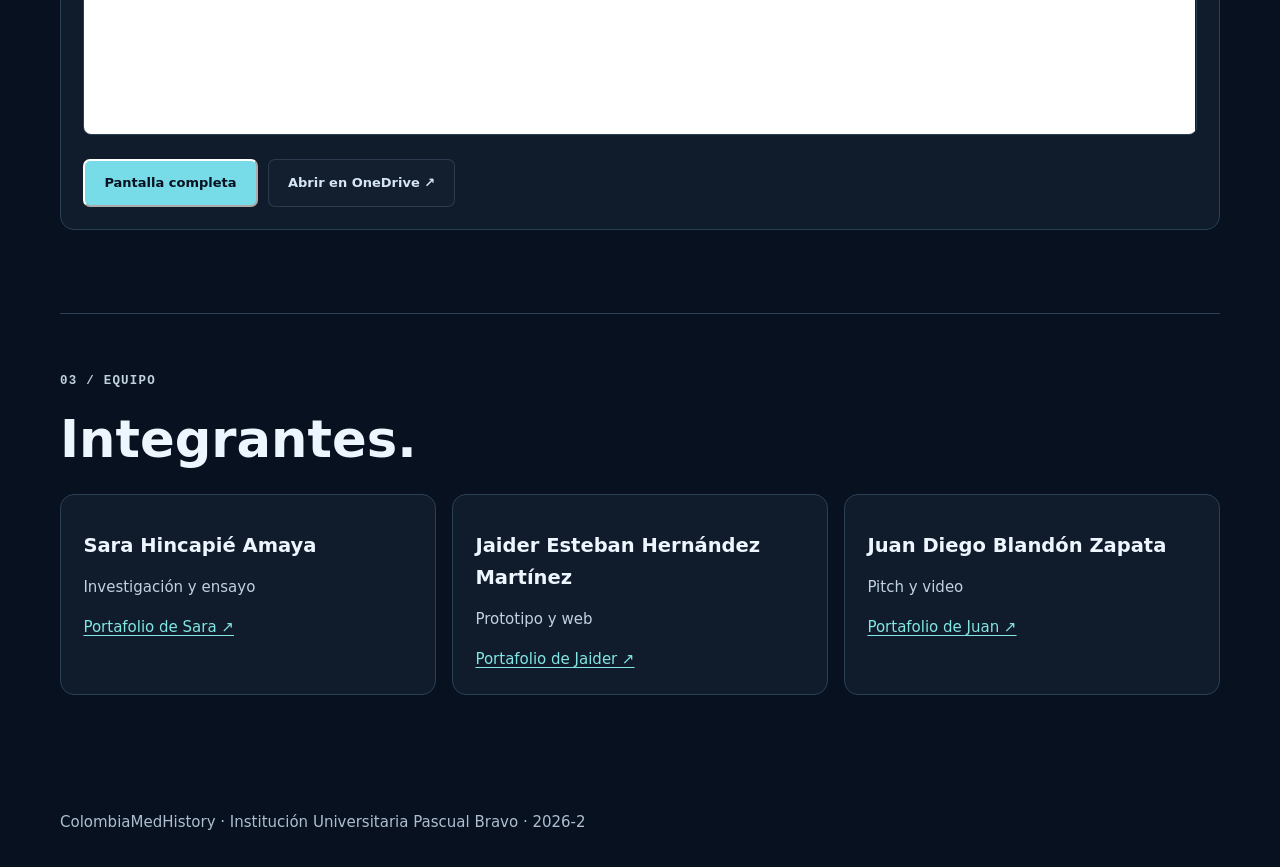
==== commit ea305d45: "agregar presentacion en vivo" ====
--- a/colombiamedhistory-presentacion/index.html
+++ b/colombiamedhistory-presentacion/index.html
@@ -36,7 +36,16 @@
   <section class="bloque" id="entrega"><p class="kicker">02 / Entrega académica</p><h2>La evidencia detrás del recorrido</h2>
     <div class="columnas"><article><h3>Ensayo</h3><p>Ensayo académico donde sentamos las bases de nuestro proyecto.</p><a class="button button-outline" data-link="essay" href="./materiales/ensayo.pdf" download>Descargar ensayo · PDF</a></article>
 
-    <article id="pitch"><h3>Diapositivas</h3><div id="video-slot"><p>Diapositivas preparadas para presentación en clase.</p></div><a class="button button-outline" href="./materiales/diapositivas.pdf?v=2" download>Descargar Diapositivas · PDF</a></article>
+    <article id="pitch">
+      <h3>Diapositivas</h3>
+      <p>Usa los controles de PowerPoint para avanzar por las animaciones y las diapositivas.</p>
+      <iframe id="diapositivas" title="Presentación de ColombiaMedHistory en PowerPoint" src="https://1drv.ms/p/c/74a5583668aa402b/IQTKg_IpkB-3TqbElovOpf6uAZ-8s5oQDbo95XLaqNc8q9M" loading="lazy" allow="fullscreen" allowfullscreen></iframe>
+      <div class="acciones">
+        <button id="ampliar" class="button button-primary" type="button" aria-controls="diapositivas" hidden>Pantalla completa</button>
+        <a class="button button-outline" href="https://1drv.ms/p/c/74a5583668aa402b/IQTKg_IpkB-3TqbElovOpf6uAZ-8s5oQDbo95XLaqNc8q9M" target="_blank" rel="noopener">Abrir en OneDrive ↗</a>
+      </div>
+      <p id="aviso-presentacion" role="status"></p>
+    </article>
     </div>
   </section>
   <section class="bloque" id="equipo"><p class="kicker">03 / equipo</p><h2>Integrantes.</h2><div class="rejilla personas" id="integrantes"></div></section>
--- a/colombiamedhistory-presentacion/entrega.css
+++ b/colombiamedhistory-presentacion/entrega.css
@@ -9,3 +9,8 @@
 .rejilla,.columnas{display:grid;gap:1rem;margin:1.6rem 0}.rejilla{grid-template-columns:repeat(3,minmax(0,1fr))}.columnas{grid-template-columns:repeat(2,minmax(0,1fr))}
 .rejilla img{width:100%;height:auto;display:block;border:1px solid #314456;border-radius:6px}.bloque a:not(.button){color:#82e7e4;text-decoration:underline;text-underline-offset:.2em}summary{font-weight:650;cursor:pointer}iframe{width:100%;aspect-ratio:16/9;border:none}.pie{padding:2rem 0}
 @media(max-width:760px){.portada,.columnas,.rejilla{grid-template-columns:1fr}.portada{padding:6.25rem 0 2.5rem;gap:1.8rem}.bloque{padding:2.4rem 0}.tarjeta-muestra h2{font-size:1.55rem}}
+#entrega .columnas{grid-template-columns:minmax(0,1fr)}
+#diapositivas{display:block;border:1px solid #294155;border-radius:8px;background:#101b2b;min-height:15rem}
+#diapositivas:fullscreen{width:100%;height:100%;border:0;border-radius:0}
+#pitch .acciones{margin-bottom:0}
+#ampliar[hidden],#aviso-presentacion:empty{display:none}
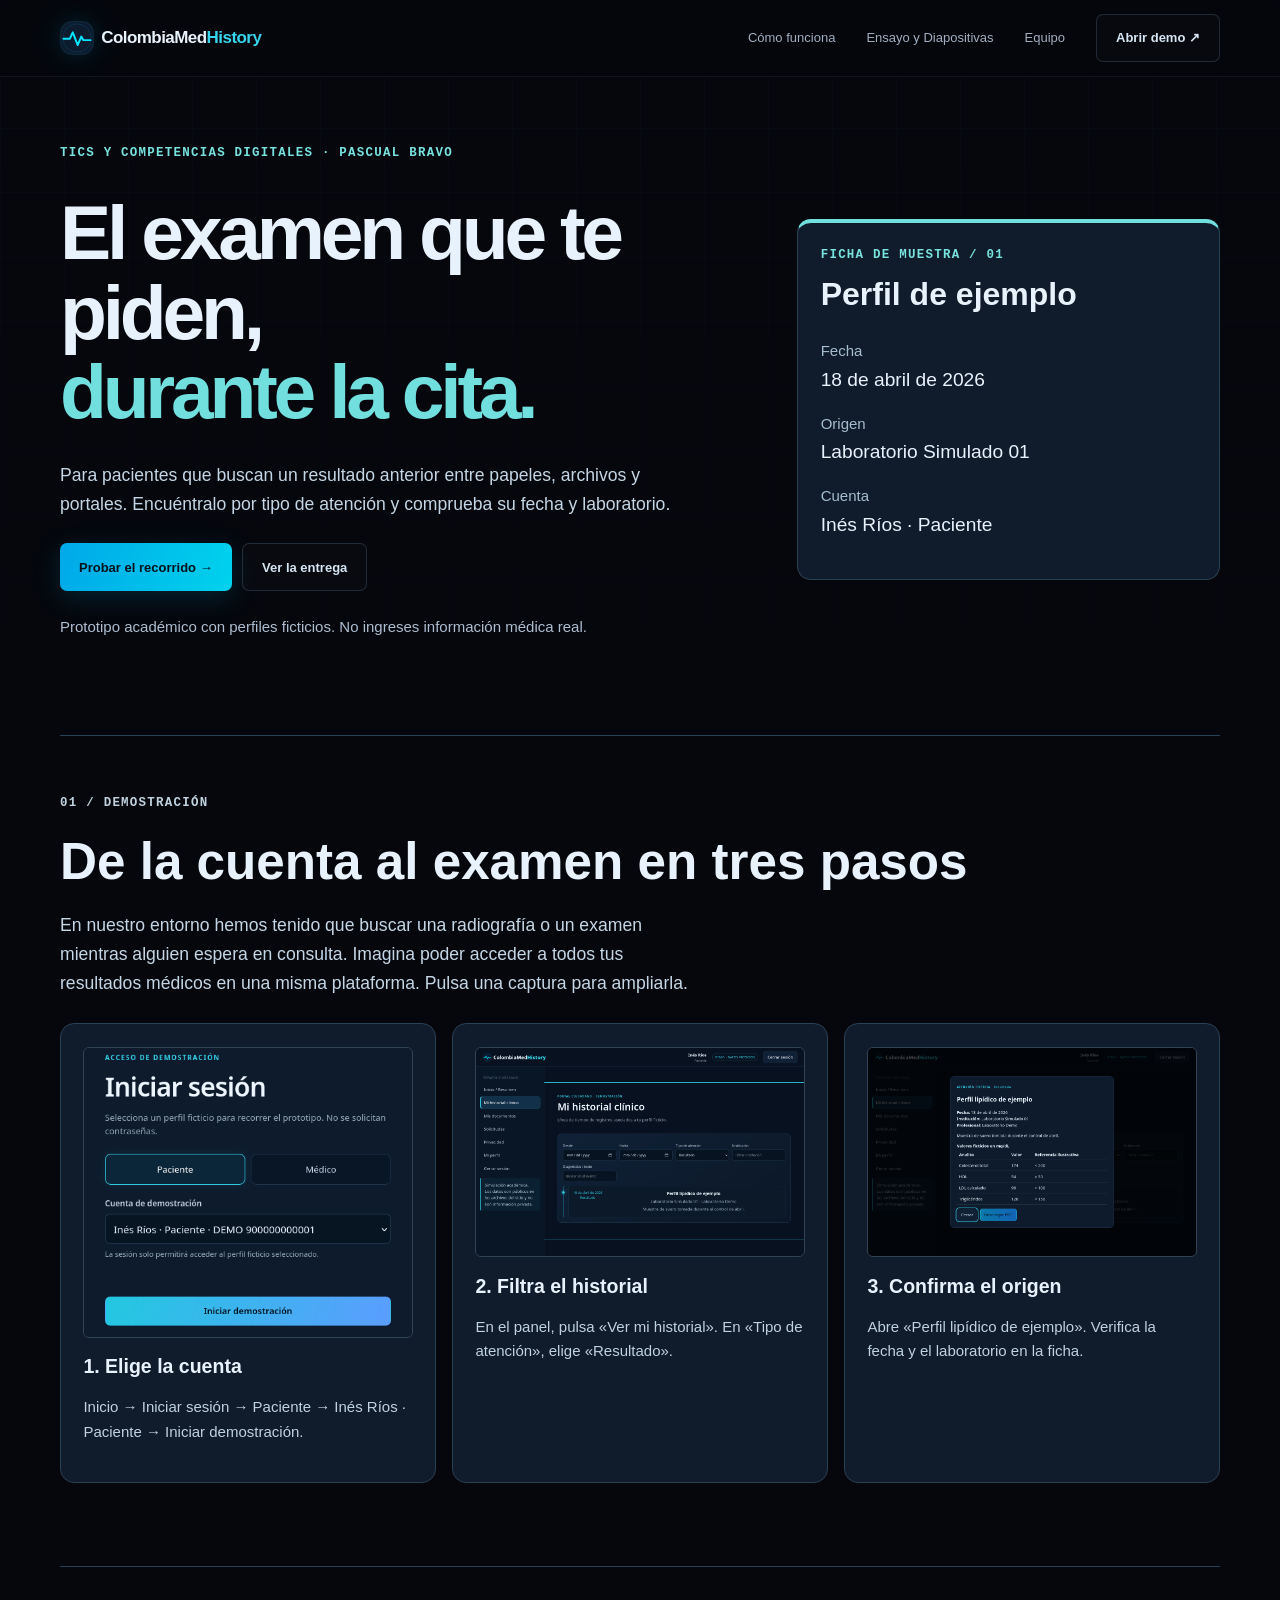
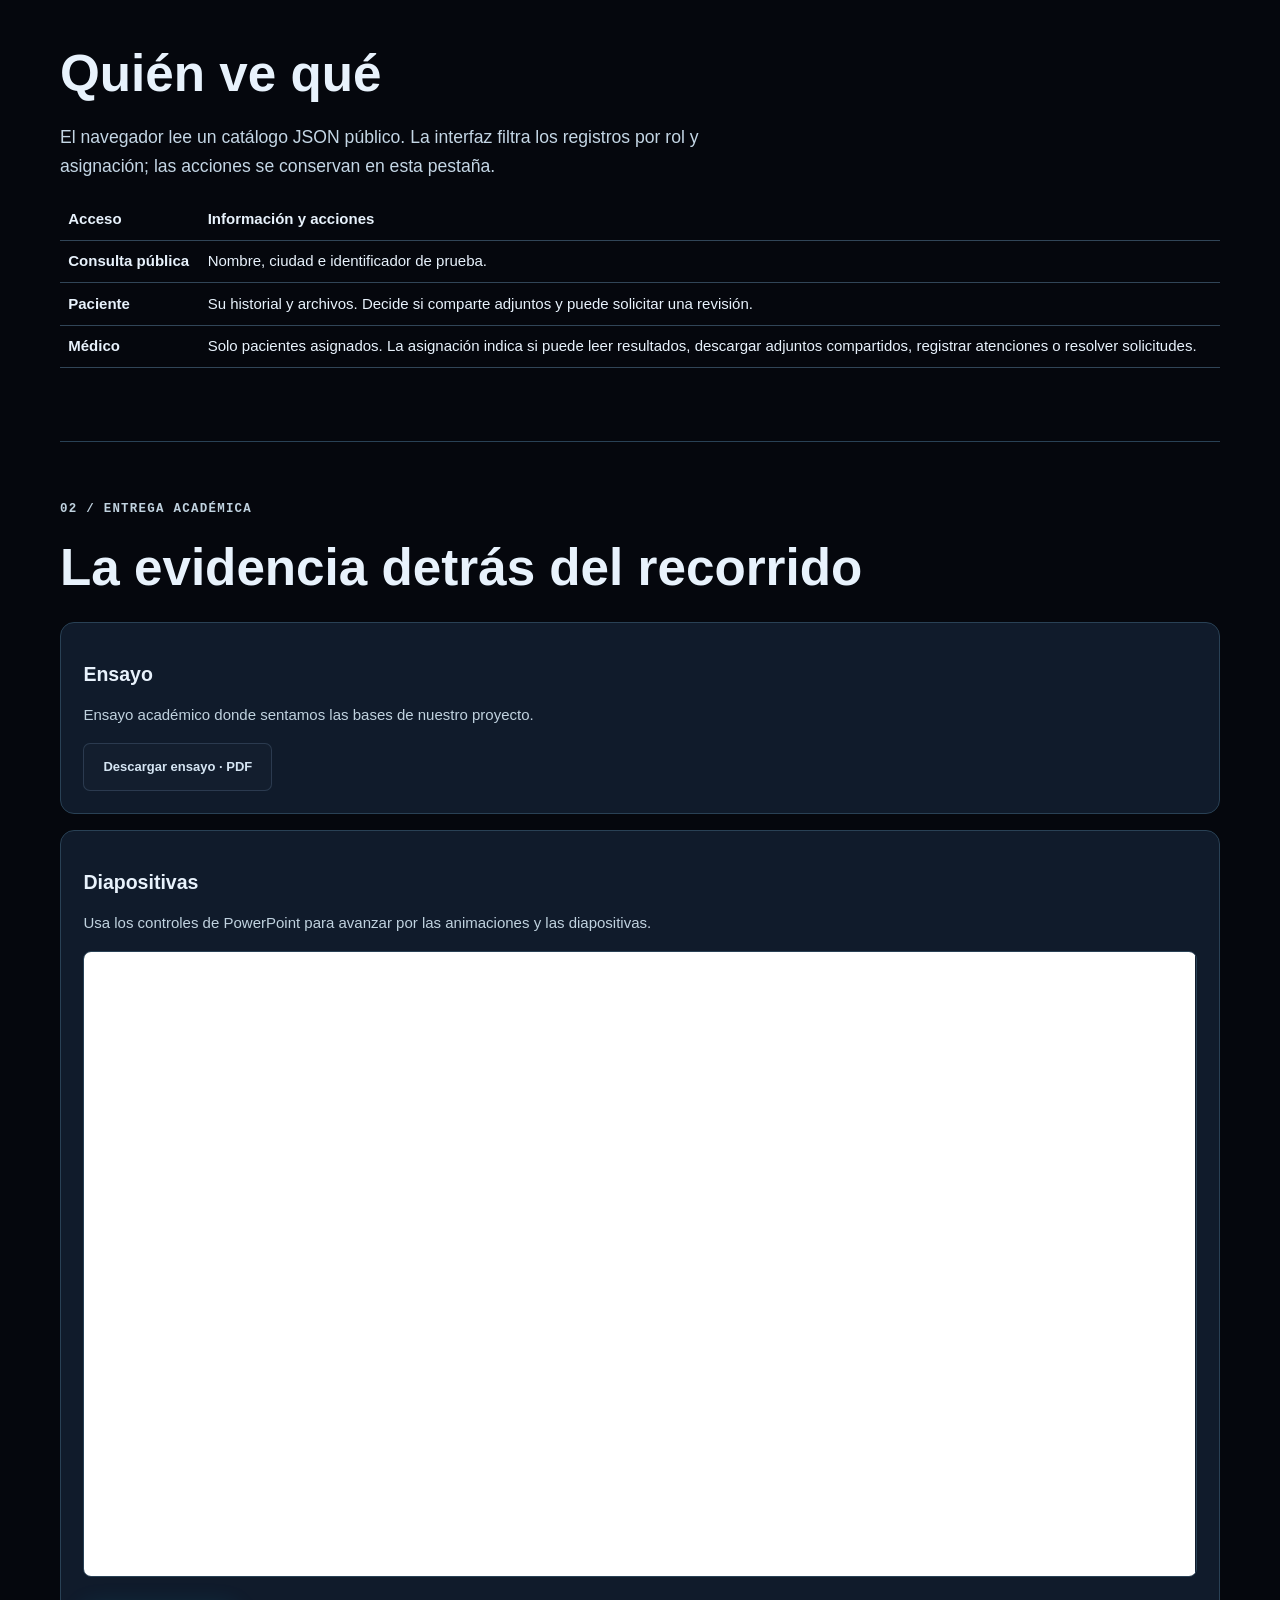
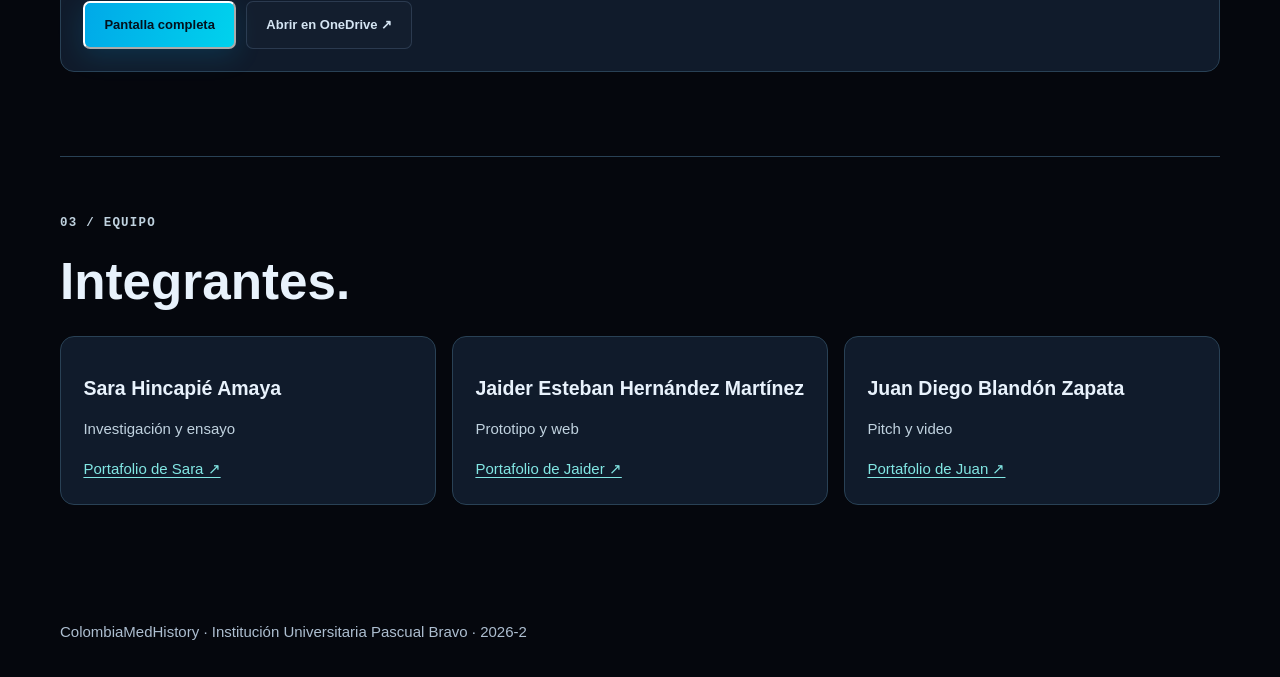
==== commit 99849dc2: "Restablecer diseño" ====
--- a/colombiamedhistory-presentacion/index.html
+++ b/colombiamedhistory-presentacion/index.html
@@ -9,7 +9,7 @@
 <meta name="robots" content="noindex, nofollow">
   <meta property="og:type" content="website"><meta property="og:title" content="ColombiaMedHistory | Encuentra el examen de la cita">
   <meta property="og:description" content="Encuentra el examen de la cita en un historial clínico ficticio. Proyecto académico ColombiaMedHistory."><meta property="og:image" content="../assets/portada.png"><meta name="twitter:card" content="summary_large_image">
-  <link rel="icon" href="../assets/logo.svg"><link rel="stylesheet" href="../css/identidad.css"></head>
+  <link rel="icon" href="../assets/logo.svg"><link rel="stylesheet" href="../css/identidad.css"><script src="../js/iluminacion.js" defer></script></head>
 <body>
 <header class="site-header"><nav class="nav wrap" aria-label="Principal">
   <a class="brand" href="#inicio"><img src="../assets/logo.svg" width="34" height="34" alt=""><span>ColombiaMed<strong>History</strong></span></a>
--- a/colombiamedhistory-presentacion/styles.css
+++ b/colombiamedhistory-presentacion/styles.css
@@ -1,4 +1,4 @@
-:root{color-scheme:dark;--bg:#07111f;--surface:#101A2E;--surface2:#0b1220;--line:rgba(132,164,198,.14);--text:#e8f2fc;--muted:#8293aa;--blue:#00BFFF;--cyan:#00E5FF;--mono:'DM Mono',monospace;--sans:system-ui,sans-serif;--display:system-ui,sans-serif}
+:root{color-scheme:dark;--bg:#05070D;--surface:#101A2E;--surface2:#0b1220;--line:rgba(132,164,198,.14);--text:#e8f2fc;--muted:#8293aa;--blue:#00BFFF;--cyan:#00E5FF;--mono:'DM Mono',monospace;--sans:'DM Sans',sans-serif;--display:'Space Grotesk',sans-serif}
 *{box-sizing:border-box}
 html{scroll-behavior:smooth;scroll-padding-top:90px}
 body{margin:0;background:var(--bg);color:var(--text);font-family:var(--sans);font-size:15px;line-height:1.65;overflow-x:hidden}
@@ -41,3 +41,13 @@
 @media(max-width:430px){.wrap{width:calc(100% - 32px)}}
 @media(prefers-reduced-motion:reduce){*,*:before,*:after{scroll-behavior:auto!important;animation-duration:.01ms!important;animation-iteration-count:1!important;transition-duration:.01ms!important}}
 button:focus-visible,a:focus-visible{outline:2px solid var(--cyan);outline-offset:3px}
+
+body:before{position:fixed;inset:0;z-index:-1;content:"";pointer-events:none;background-image:linear-gradient(rgba(103,145,186,.035) 1px,transparent 1px),linear-gradient(90deg,rgba(103,145,186,.035) 1px,transparent 1px);background-size:64px 64px;mask-image:linear-gradient(to bottom,#000 0%,transparent 75%)}
+@media (hover:hover) and (pointer:fine) and (prefers-reduced-motion:no-preference) {
+  body::after {content:"";position:fixed;inset:0;z-index:-1;pointer-events:none;opacity:0;transition:opacity .35s ease;background:radial-gradient(440px circle at var(--px,50%) var(--py,30%),rgba(0,191,255,.09),transparent 72%)}
+  body.lighting::after {opacity:1}
+  :is(.tarjeta-muestra,.rejilla article,.columnas article) {position:relative;isolation:isolate;transition:border-color .25s,box-shadow .25s}
+  :is(.tarjeta-muestra,.rejilla article,.columnas article):hover {border-color:#268296;box-shadow:0 0 23px #00bfff14}
+  :is(.tarjeta-muestra,.rejilla article,.columnas article)::before {content:"";position:absolute;inset:0;z-index:-1;pointer-events:none;border-radius:inherit;opacity:0;transition:opacity .3s;background:radial-gradient(350px circle at var(--local-x,50%) var(--local-y,50%),rgba(0,191,255,.13),transparent 72%)}
+  :is(.tarjeta-muestra,.rejilla article,.columnas article):hover::before {opacity:1}
+}
--- a/css/identidad.css
+++ b/css/identidad.css
@@ -1,11 +1,8 @@
-body { background: #07111f; color: #edf6ff; font-family: system-ui, sans-serif; }
 .brand { display: inline-flex; align-items: center; gap: .45rem; white-space: nowrap; }
 .brand strong { color: #36d5ed; }
-.topbar, .site-header, .auth-topbar { background: #07111f; }
 table { width: 100%; border-collapse: collapse; margin-block: 1rem; }
 th, td { padding: .55em; text-align: left; border-bottom: 1px solid #314557; }
 caption { text-align: left; font-weight: bold; }
 
-.primary, .button-primary, .header-actions .nav-register {background:#78dbe8;color:#07111f;box-shadow:none}
-.panel, .quick-info-card, .quick-result-head, .auth-card {background:#0d1b2d}
 button:disabled{cursor:not-allowed;opacity:.65}
+body:not(:has(.brand)) { background:#07111f; color:#edf6ff; font-family:system-ui,sans-serif; }
